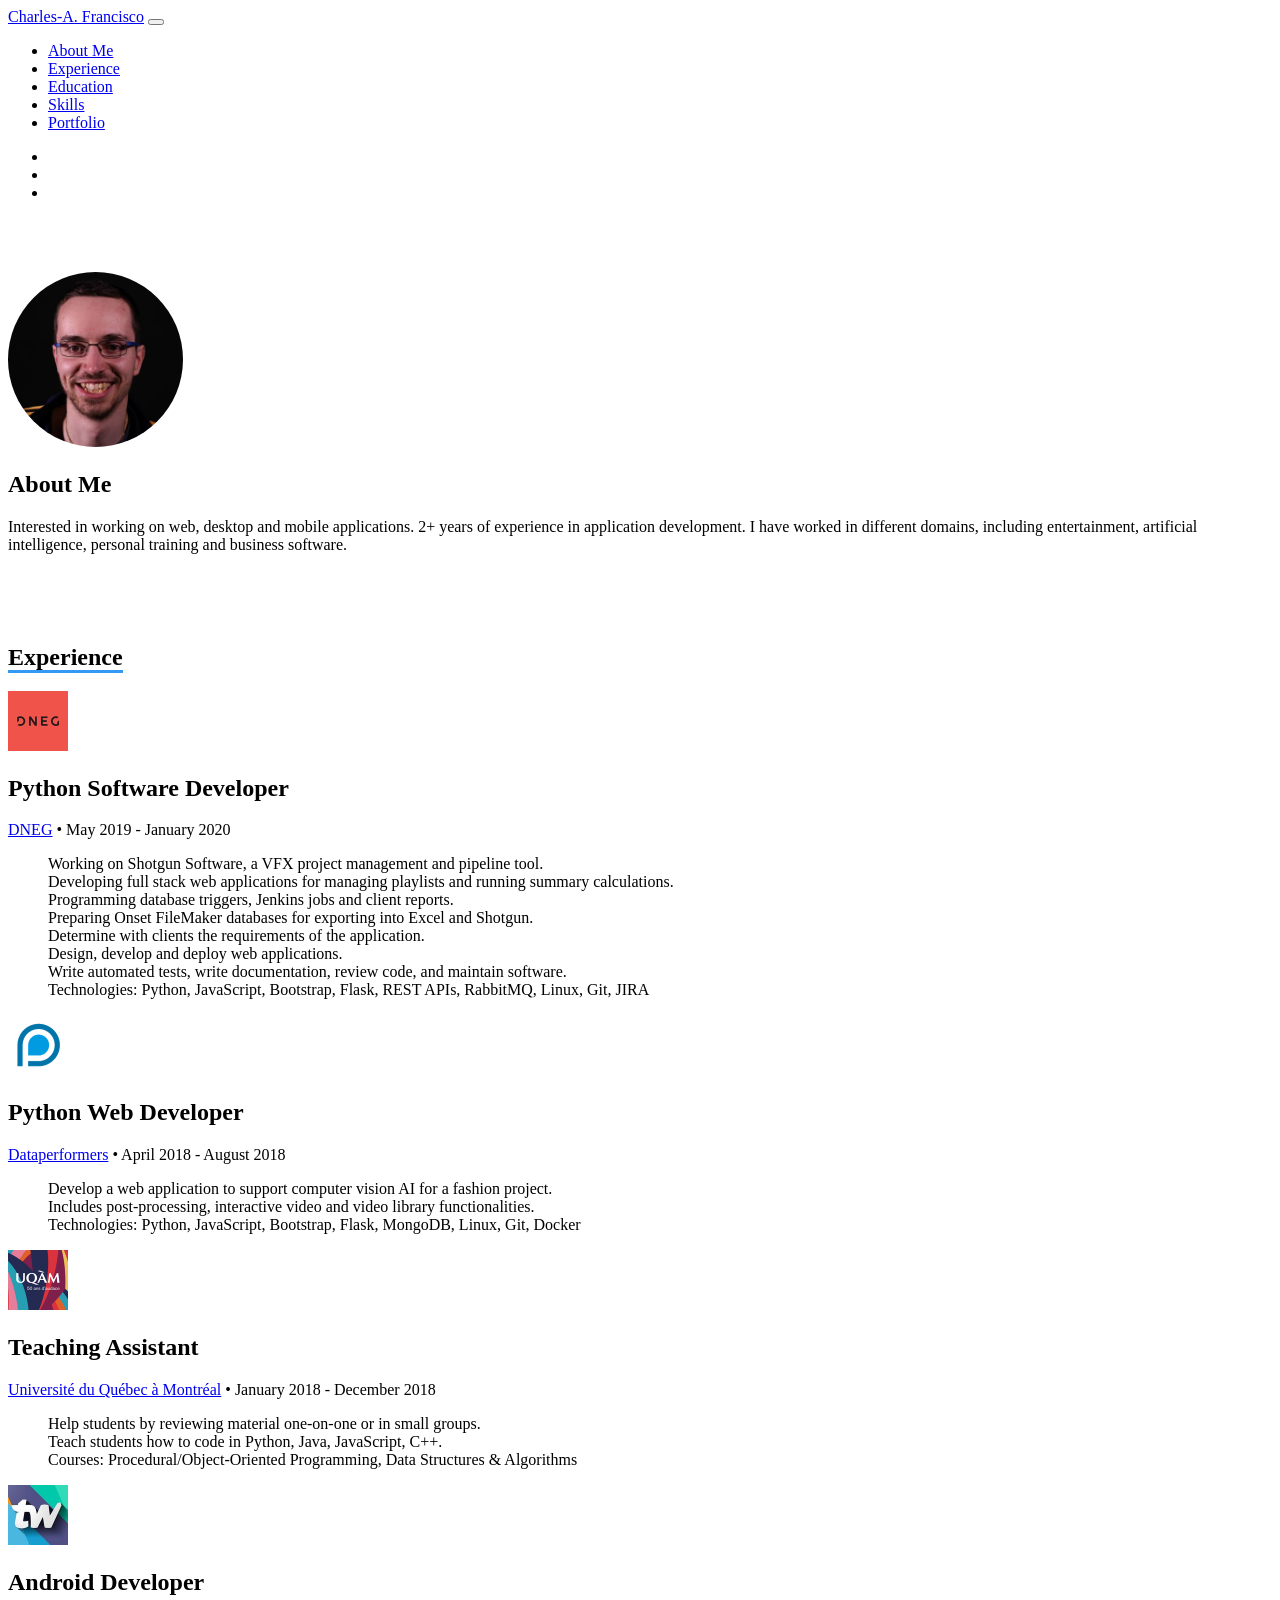
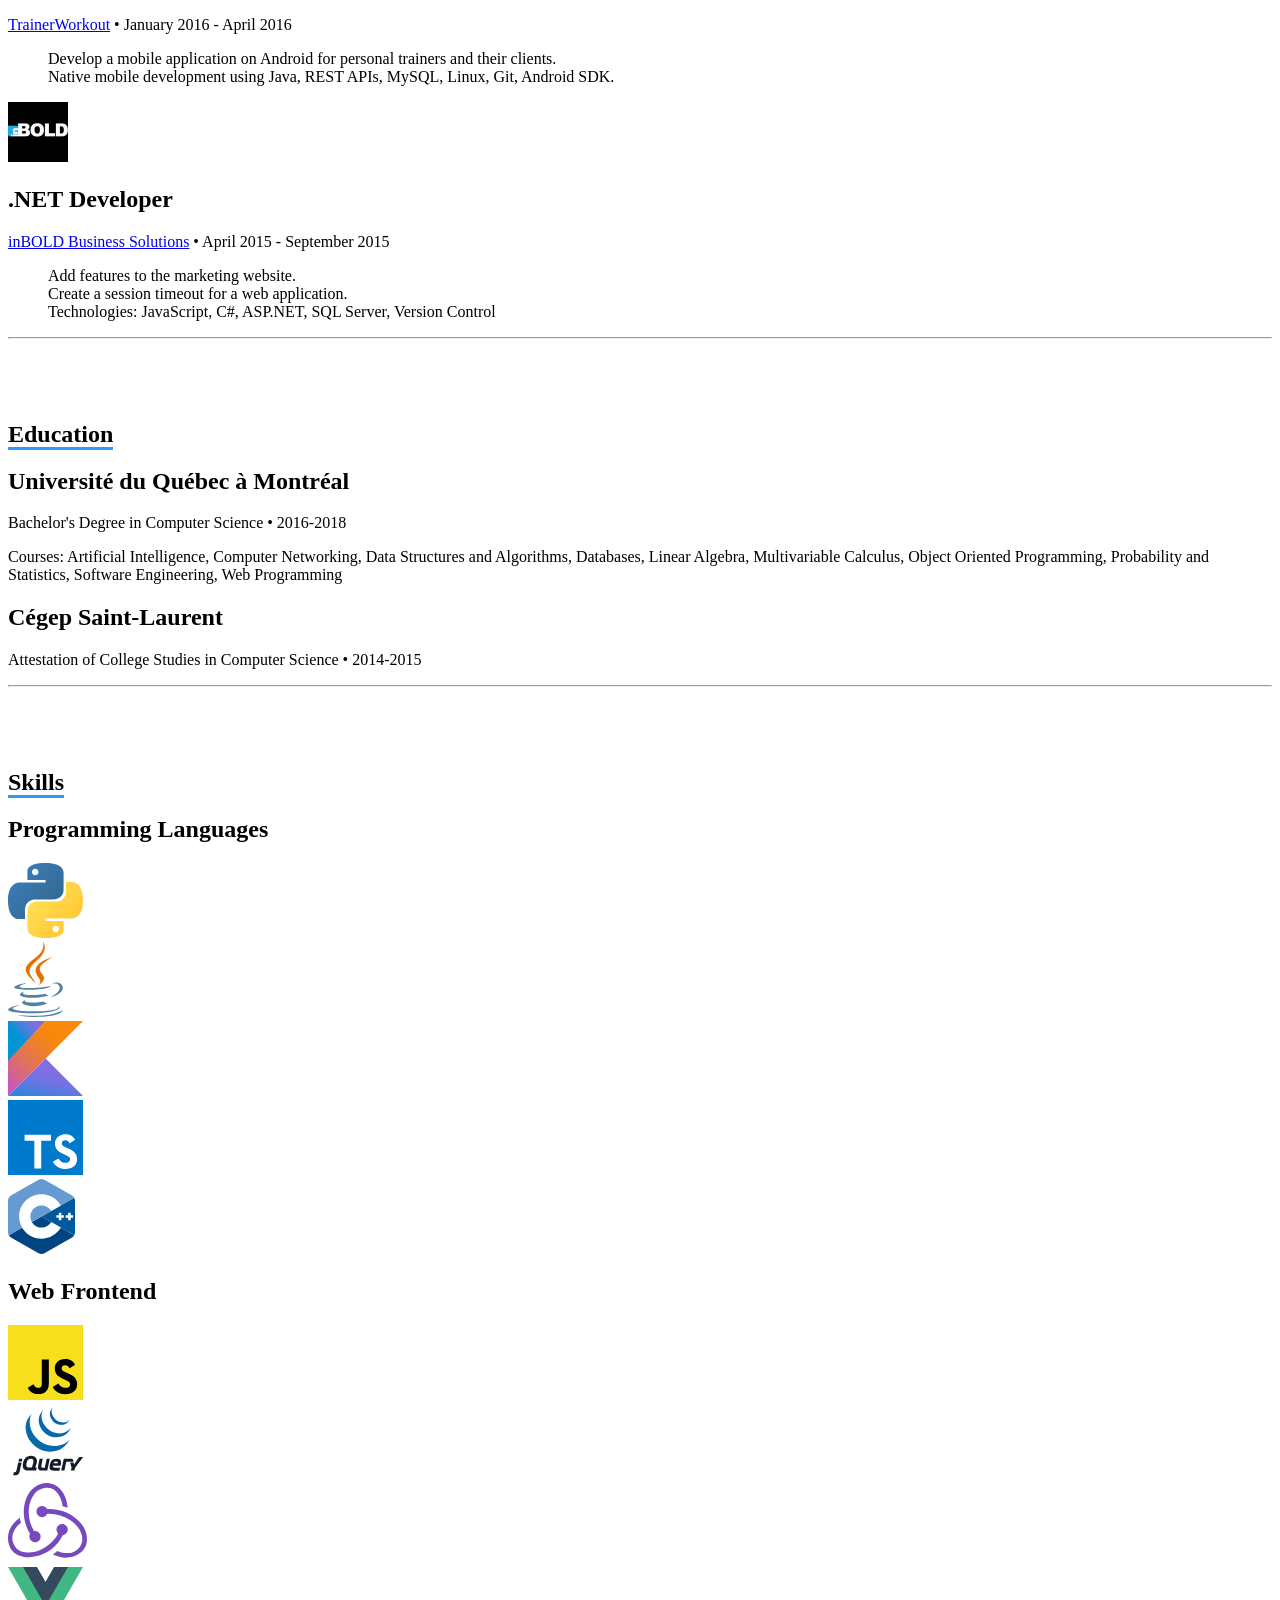
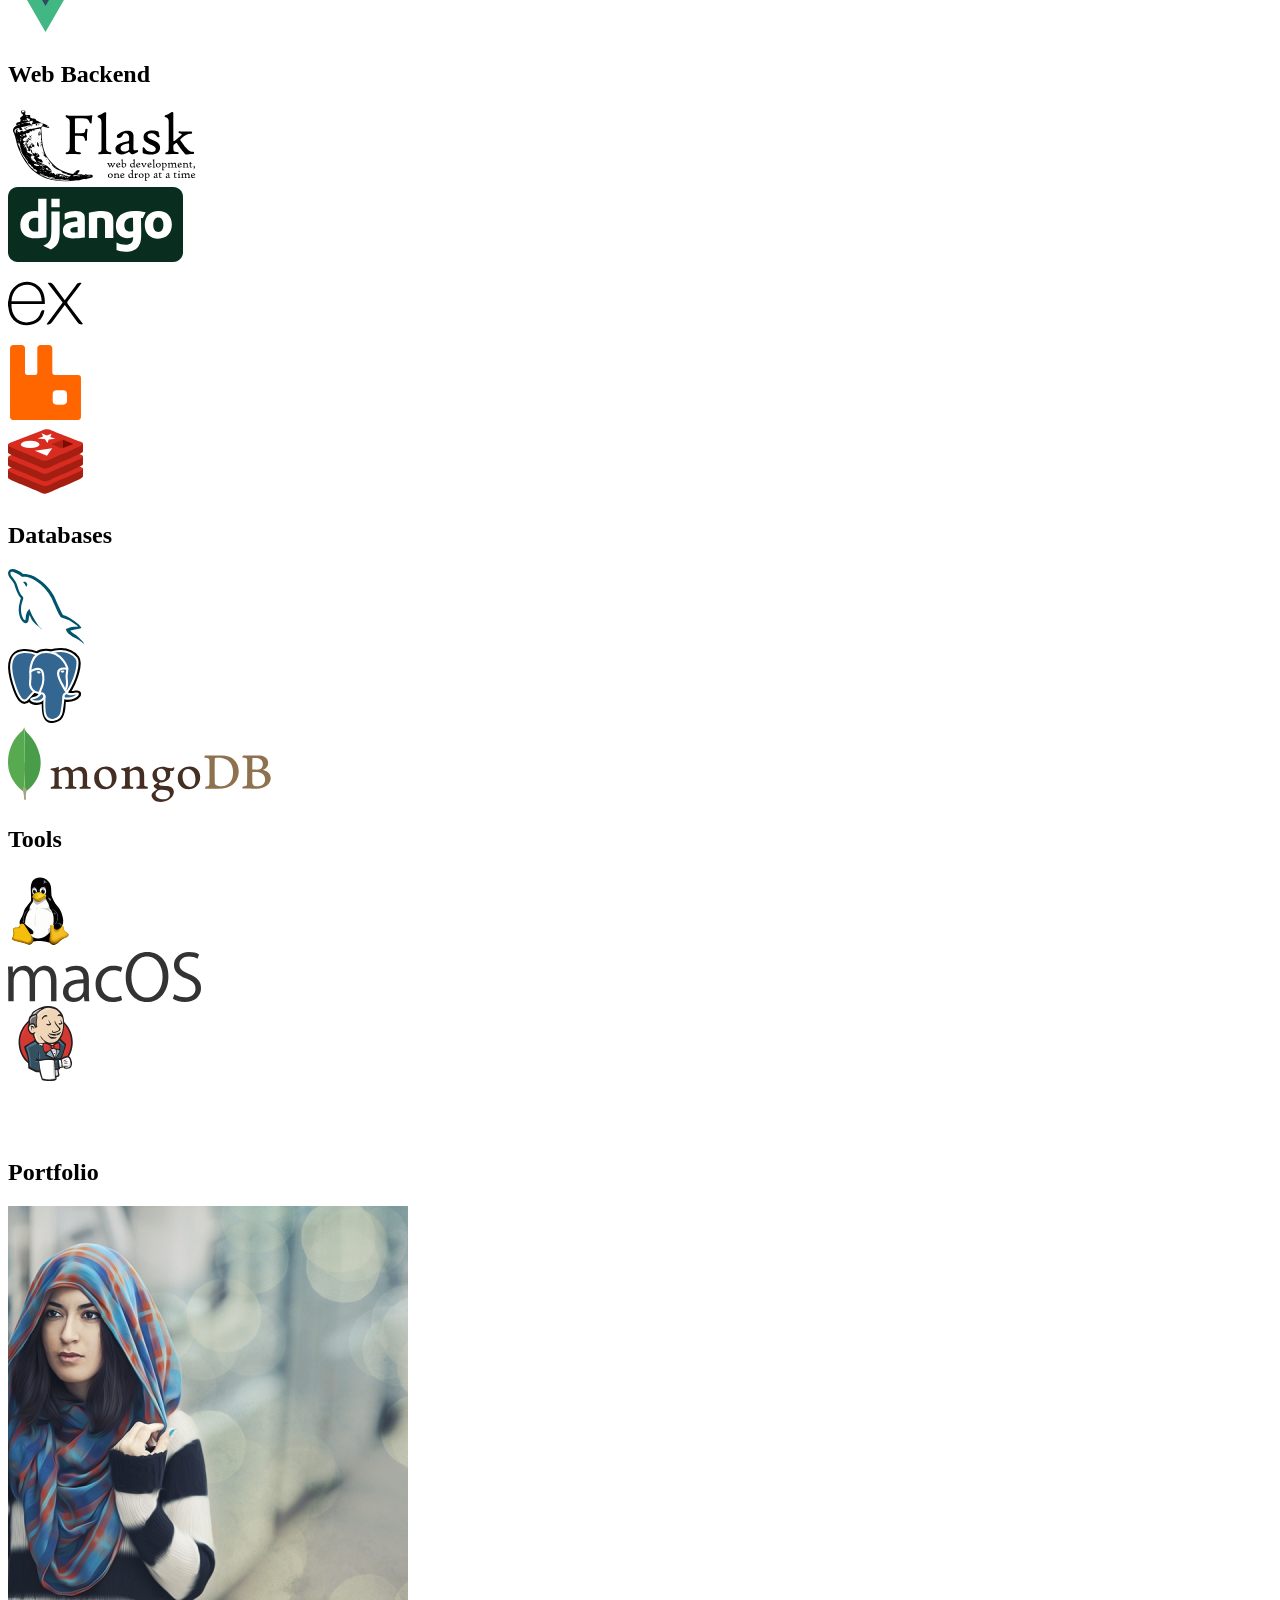
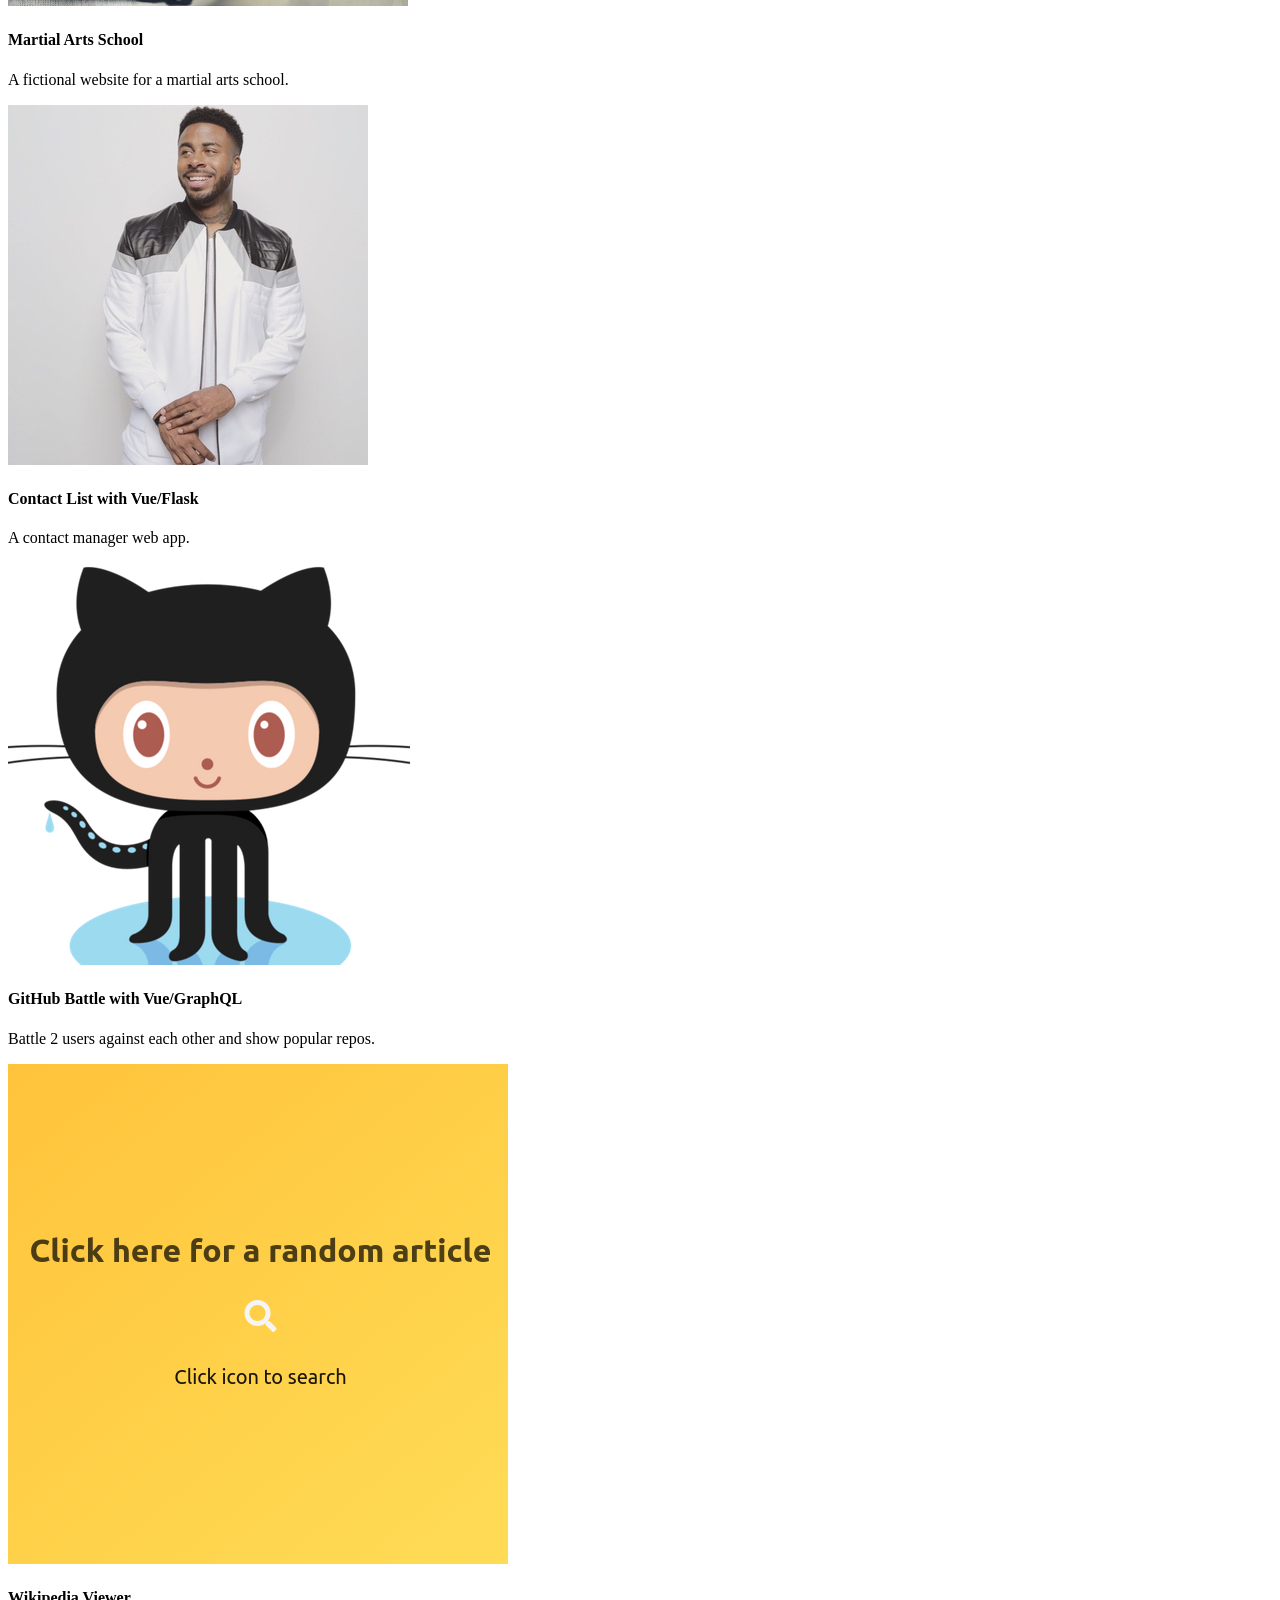
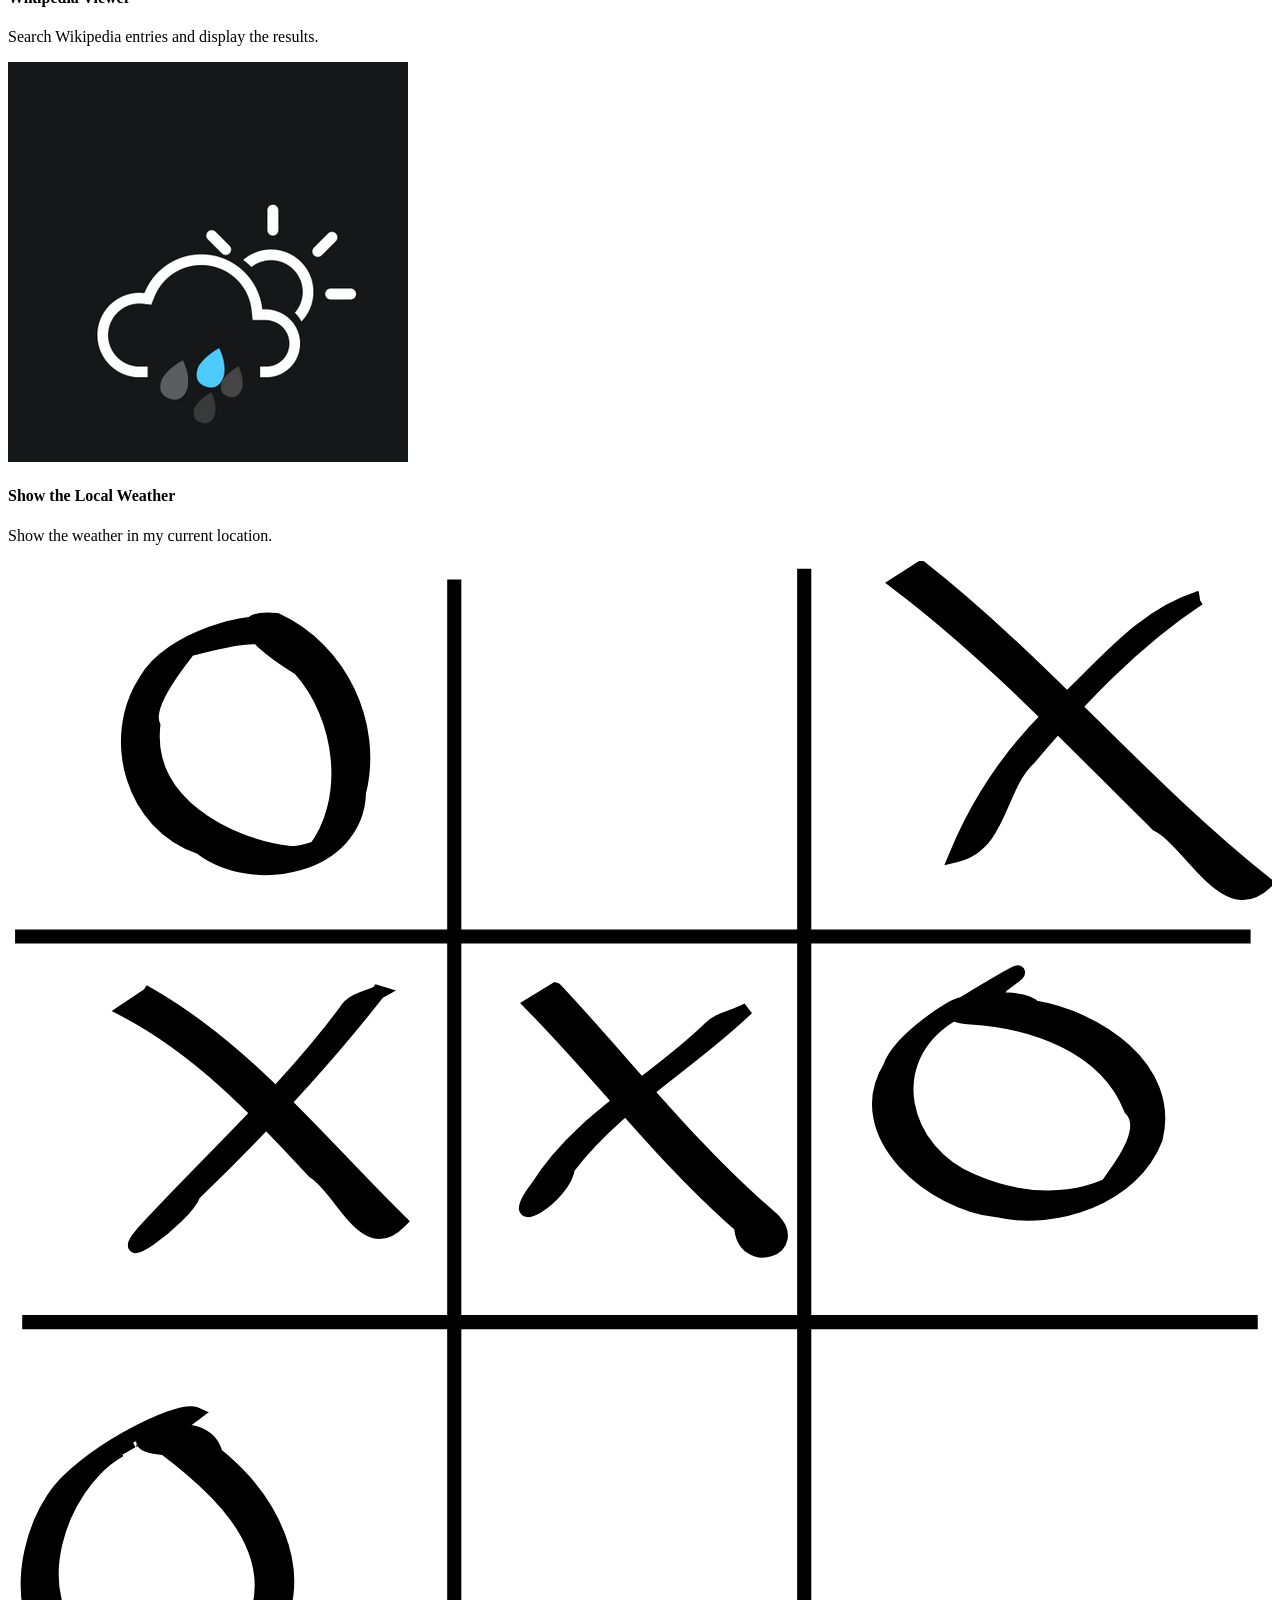
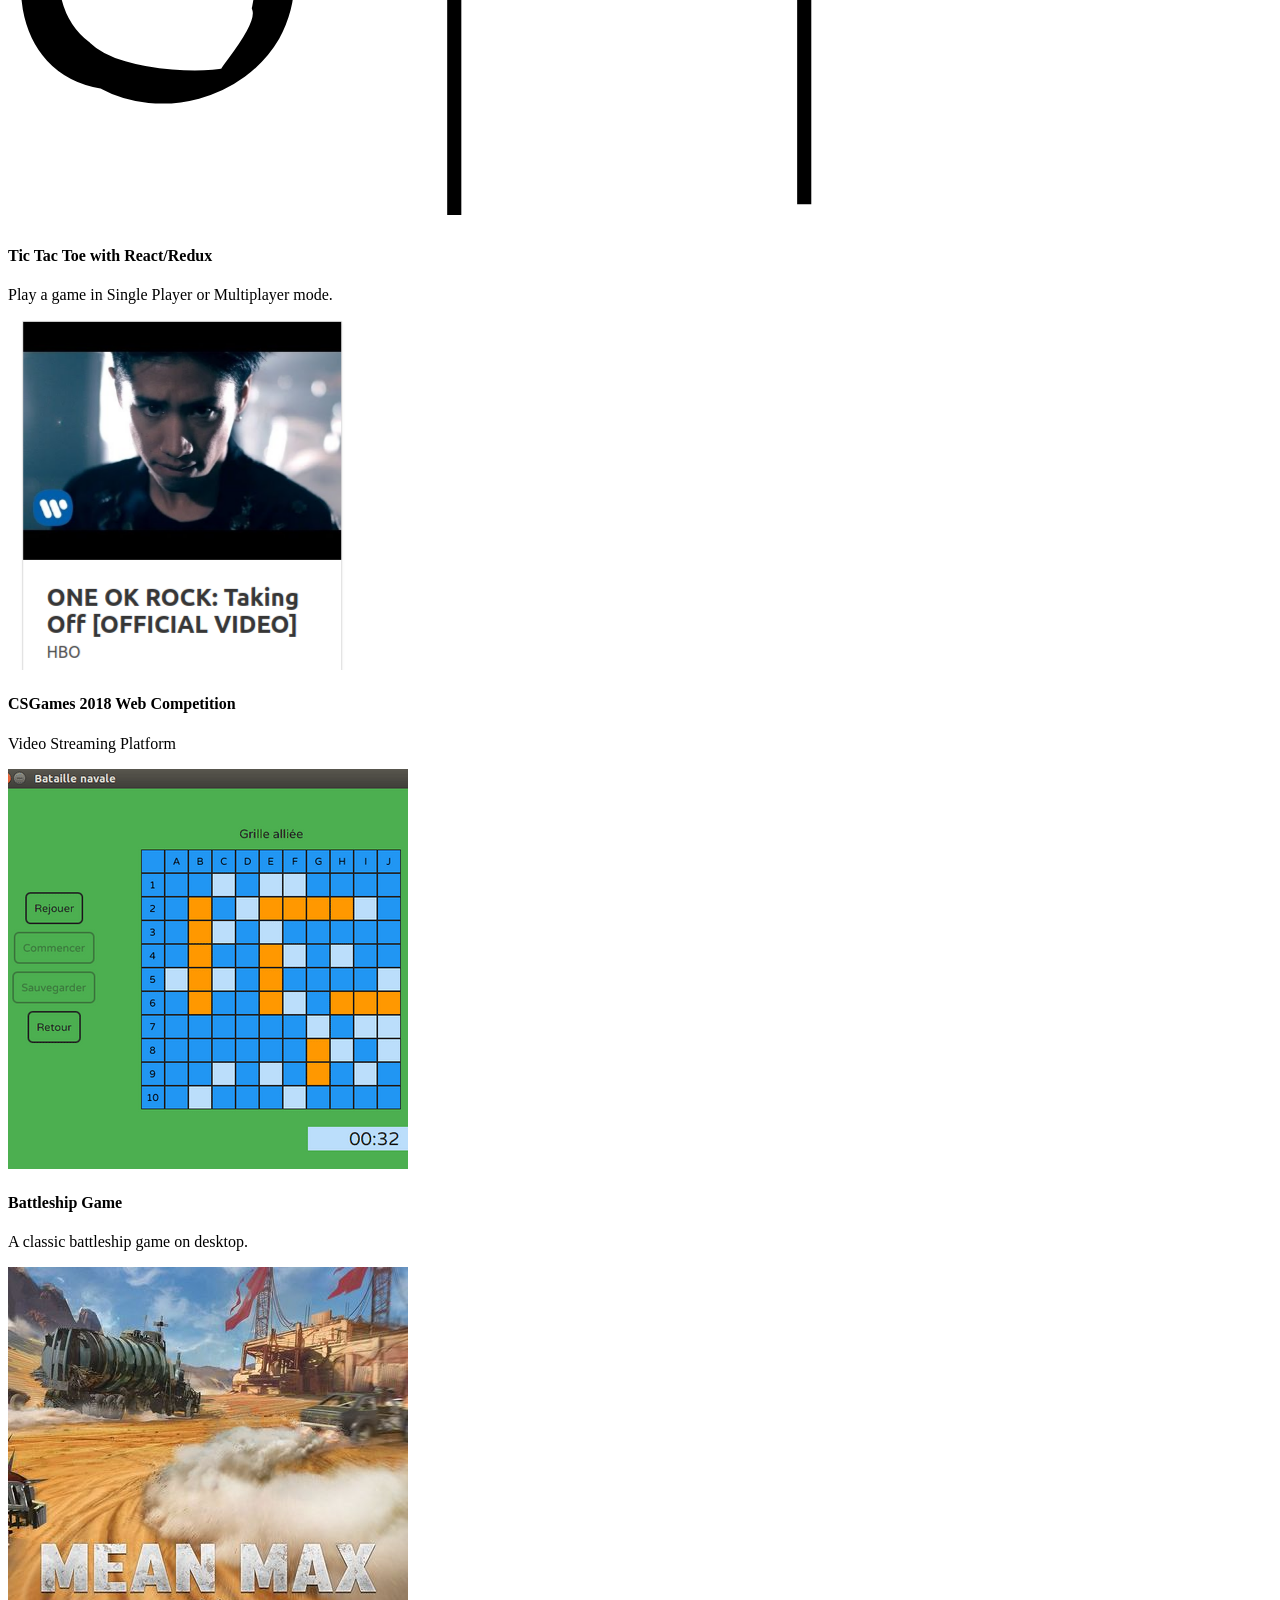
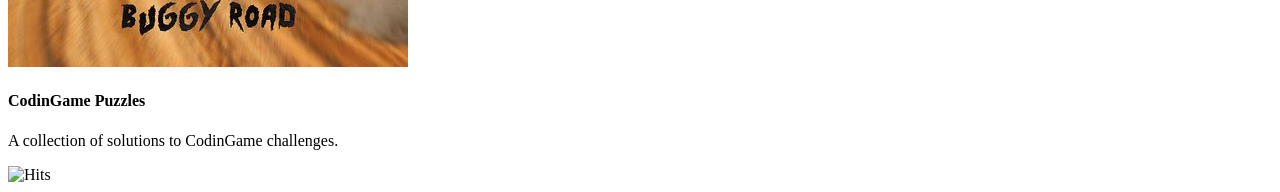
==== index.html @ f3490b55 "Landing Page with Resume + Portfolio - Bootstrap Spacelab Theme" ====
<!doctype html>
<html lang="en">
<head>
  <!-- meta -->
  <meta charset="utf-8">
  <meta name="viewport" content="width=device-width, initial-scale=1, shrink-to-fit=no">
  <meta http-equiv="X-UA-Compatible" content="ie=edge">
  <title>Charles-Antoine Francisco | Resume & Portfolio</title>
  <meta name="description" content="Charles-Antoine Francisco's resume and personal portfolio.">
  <meta name="author" content="Charles-Antoine Francisco">

  <!-- favicon -->
  <link rel="apple-touch-icon" sizes="180x180" href="./apple-touch-icon.png">
  <link rel="icon" type="image/png" sizes="32x32" href="./favicon-32x32.png">
  <link rel="icon" type="image/png" sizes="16x16" href="./favicon-16x16.png">
  <link rel="manifest" href="./site.webmanifest">

  <!-- Bootstrap CSS -->
  <link rel="stylesheet" href="https://stackpath.bootstrapcdn.com/bootswatch/4.3.1/spacelab/bootstrap.min.css">

  <link rel="stylesheet" href="style.css">
</head>

<body class="bg-light" data-spy="scroll" data-target=".navbar" data-offset="30">
  <!-- Navbar -->
  <nav class="navbar navbar-expand-md navbar-dark bg-primary justify-content-center sticky-top">
    <a class="navbar-brand mr-0" href="#">Charles-A. Francisco</a>

    <button class="navbar-toggler ml-1" type="button" data-toggle="collapse" data-target="#collapsingNavbar" aria-controls="collapsingNavbar" aria-expanded="false" aria-label="Toggle navigation">
      <span class="navbar-toggler-icon"></span>
    </button>

    <!-- Links -->
    <div id="collapsingNavbar" class="navbar-collapse collapse justify-content-between align-items-center w-100">
      <!-- Internal Links -->
      <ul class="navbar-nav mx-auto text-center">
        <li class="nav-item">
          <a class="nav-link" href="#about-me">About Me</a>
        </li>
        <li class="nav-item">
          <a class="nav-link" href="#experience">Experience</a>
        </li>
        <li class="nav-item">
          <a class="nav-link" href="#education">Education</a>
        </li>
        <li class="nav-item">
          <a class="nav-link" href="#skills">Skills</a>
        </li>
        <li class="nav-item">
          <a class="nav-link" href="#portfolio">Portfolio</a>
        </li>
      </ul>

      <!-- External Links -->
      <ul class="navbar-nav text-center">
        <li class="nav-item">
          <a class="nav-link" href="https://www.linkedin.com/in/charlesfranciscodev" target="_blank" rel="noopener" aria-label="LinkedIn">
            <i class="fab fa-linkedin-in fa-lg"></i>
          </a>
        </li>

        <li class="nav-item">
          <a class="nav-link" href="https://github.com/charlesfranciscodev" target="_blank" rel="noopener" aria-label="Github">
            <i class="fab fa-github fa-lg"></i>
          </a>
        </li>

        <li class="nav-item">
          <a class="nav-link" href="https://codepen.io/charlesfranciscodev/" target="_blank" rel="noopener" aria-label="CodePen">
            <i class="fab fa-codepen fa-lg"></i>
          </a>
        </li>
      </ul>
    </div>

  </nav>

  <div class="container">
    <!-- About Me -->
    <section id="about-me">
      <div  class="jumbotron py-0">
        <div class="row">
          <div class="col-md-3 my-auto">
            <img id="avatar" src="./images/avatars/charles-400.jpg" class="img-fluid mx-auto d-block" alt="Responsive image">
          </div>
      
          <div class="col-md-9">
            <h1 class="display-5 text-center">About Me</h1>
            <p class="lead">
              Interested in working on web, desktop and mobile applications. 2+ years of experience in application development. I have worked in different domains, including entertainment, artificial intelligence, personal training and business software.
            </p>
          </div>
        </div>
      </div>
    </section>

    <!-- Experience -->
    <section id="experience">
      <h1 class="h4 text-center text-uppercase mb-4">
        <span class="resume-heading">Experience</span>
      </h1>

      <!-- DNEG -->
      <div class="row">
        <div class="col-md-3 d-none d-sm-none d-md-block">
          <div class="d-flex align-items-center justify-content-center">
            <a href="https://www.dneg.com/" target="_blank" rel="noopener">
              <img class="company" src="./images/companies/dneg.jpg" alt="DNEG">
            </a>
          </div>
        </div>

        <div class="col-md-9">
          <h2 class="h3">Python Software Developer</h2>
          <p>
            <a href="https://www.dneg.com/" target="_blank" rel="noopener">DNEG</a>
            <span>•</span>
            May 2019 - January 2020
          </p>

          <ul class="description-list pl-0">
            <li>Working on Shotgun Software, a VFX project management and pipeline tool.</li>
            <li>Developing full stack web applications for managing playlists and running summary calculations.</li>
            <li>Programming database triggers, Jenkins jobs and client reports.</li>
            <li>Preparing Onset FileMaker databases for exporting into Excel and Shotgun.</li>
            <li>Determine with clients the requirements of the application.</li>
            <li>Design, develop and deploy web applications.</li>
            <li>Write automated tests, write documentation, review code, and maintain software.</li>
            <li>Technologies: Python, JavaScript, Bootstrap, Flask, REST APIs, RabbitMQ, Linux, Git, JIRA</li>
          </ul>
        </div>
      </div>

      <!-- Dataperformers -->
      <div class="row">
        <div class="col-md-3 d-none d-sm-none d-md-block">
          <div class="d-flex align-items-center justify-content-center">
            <a href="https://www.dataperformers.com/" target="_blank" rel="noopener">
              <img class="company" src="./images/companies/dataperformers.png" alt="Dataperformers">
            </a>
          </div>
        </div>

        <div class="col-md-9">
          <h2 class="h3">Python Web Developer</h2>
          <p>
            <a href="https://www.dataperformers.com/" target="_blank" rel="noopener">Dataperformers</a>
            <span>•</span>
            April 2018 - August 2018
          </p>

          <ul class="description-list pl-0">
            <li>Develop a web application to support computer vision AI for a fashion project.</li>
            <li>Includes post-processing, interactive video and video library functionalities.</li>
            <li>Technologies: Python, JavaScript, Bootstrap, Flask, MongoDB, Linux, Git, Docker</li>
          </ul>
        </div>
      </div>

      <!-- UQAM -->
      <div class="row">
        <div class="col-md-3 d-none d-sm-none d-md-block">
          <div class="d-flex align-items-center justify-content-center">
            <a href="https://uqam.ca/" target="_blank" rel="noopener">
              <img class="company" src="./images/companies/uqam.png" alt="UQAM">
            </a>
          </div>
        </div>

        <div class="col-md-9">
          <h2 class="h3">Teaching Assistant</h2>
          <p>
            <a href="https://uqam.ca/" target="_blank" rel="noopener">Université du Québec à Montréal</a>
            <span>•</span>
            January 2018 - December 2018
          </p>

          <ul class="description-list pl-0">
            <li>Help students by reviewing material one-on-one or in small groups.</li>
            <li>Teach students how to code in Python, Java, JavaScript, C++.</li>
            <li>Courses: Procedural/Object-Oriented Programming, Data Structures & Algorithms</li>
          </ul>
        </div>
      </div>

      <!-- TrainerWorkout -->
      <div class="row">
        <div class="col-md-3 d-none d-sm-none d-md-block">
          <div class="d-flex align-items-center justify-content-center">
            <a href="https://trainerworkout.com/" target="_blank" rel="noopener">
              <img class="company" src="./images/companies/trainerworkout.jpg" alt="TrainerWorkout">
            </a>
          </div>
        </div>

        <div class="col-md-9">
          <h2 class="h3">Android Developer</h2>
          <p>
            <a href="https://trainerworkout.com/" target="_blank" rel="noopener">TrainerWorkout</a>
            <span>•</span>
            January 2016 - April 2016
          </p>

          <ul class="description-list pl-0">
            <li>Develop a mobile application on Android for personal trainers and their clients.</li>
            <li>Native mobile development using Java, REST APIs, MySQL, Linux, Git, Android SDK.</li>
          </ul>
        </div>
      </div>

      <!-- inBOLD -->
      <div class="row">
        <div class="col-md-3 d-none d-sm-none d-md-block">
          <div class="d-flex align-items-center justify-content-center">
            <a href="https://www.inboldsolutions.com/" target="_blank" rel="noopener">
              <img class="company" src="./images/companies/inbold.jpg" alt="inBOLD Business Solutions">
            </a>
          </div>
        </div>

        <div class="col-md-9">
          <h2 class="h3">.NET Developer</h2>
          <p>
            <a href="https://www.inboldsolutions.com/" target="_blank" rel="noopener">inBOLD Business Solutions</a>
            <span>•</span>
            April 2015 - September 2015
          </p>

          <ul class="description-list pl-0">
            <li>Add features to the marketing website.</li>
            <li>Create a session timeout for a web application.</li>
            <li>Technologies: JavaScript, C#, ASP.NET, SQL Server, Version Control</li>
          </ul>
        </div>
      </div>
    </section>

    <hr class="mb-5">

    <!-- Education -->
    <section id="education">
      <!-- UQAM -->
      <div class="row">
        <div class="col-md-3 mb-4">
          <h1 class="h4 text-center text-uppercase">
            <span class="resume-heading">Education</span>
          </h1>
        </div>

        <div class="col-md-9">
          <h2 class="h3">Université du Québec à Montréal</h2>
          <p>
            <span class="text-info">Bachelor's Degree in Computer Science</span>
            <span>•</span>
            2016-2018
          </p>

          <p>
            Courses: Artificial Intelligence, Computer Networking, Data Structures and Algorithms, Databases, Linear Algebra, Multivariable Calculus, Object Oriented Programming, Probability and Statistics, Software Engineering, Web Programming
          </p>
        </div>
      </div>
    
      <!-- Cégep Saint-Laurent -->
      <div class="row">
        <div class="col-md-3"></div>

        <div class="col-md-9">
          <h2 class="h3">Cégep Saint-Laurent</h2>
          <p>
            <span class="text-info">Attestation of College Studies in Computer Science</span>
            <span>•</span>
            2014-2015
          </p>
        </div>
      </div>
    </section>

    <hr class="mb-5">

    <!-- Skills -->
    <section id="skills">
      <!-- Programming Languages -->
      <div class="row">
        <div class="col-md-3 mb-4">
          <h1 class="h4 text-center text-uppercase">
            <span class="resume-heading">Skills</span>
          </h1>
        </div>

        <div class="col-md-9">
          <h2 class="h4 mb-3">Programming Languages</h2>

          <div class="row">
            <div class="col my-2 d-flex align-items-center justify-content-center">
              <a href="https://www.python.org/" target="_blank" rel="noopener">
                <img class="logo" src="./images/logos/python.svg" alt="Python" rel="tooltip" title="Python">
              </a>
            </div>

            <div class="col my-2 d-flex align-items-center justify-content-center">
              <a href="https://www.java.com" target="_blank" rel="noopener">
                <img class="logo" src="./images/logos/java.svg" alt="Java" rel="tooltip" title="Java">
              </a>
            </div>

            <div class="col my-2 d-flex align-items-center justify-content-center">
              <a href="https://kotlinlang.org/" target="_blank" rel="noopener">
                <img class="logo" src="./images/logos/kotlin.svg" alt="Kotlin" rel="tooltip" title="Kotlin">
              </a>
            </div>
  
            <div class="col my-2 d-flex align-items-center justify-content-center">
              <a href="http://www.typescriptlang.org/" target="_blank" rel="noopener">
                <img class="logo" src="./images/logos/typescript.svg" alt="TypeScript" rel="tooltip" title="TypeScript">
              </a>
            </div>

            <div class="col my-2 d-flex align-items-center justify-content-center">
              <a href="https://isocpp.org/" target="_blank" rel="noopener">
                <img class="logo" src="./images/logos/c-plus-plus.svg" alt="C++" rel="tooltip" title="C++">
              </a>
            </div>
          </div>
        </div>
      </div>

      <!-- Web Frontend -->
      <div class="row">
        <div class="col-md-3"></div>

        <div class="col-md-9">
          <h2 class="h4 my-3">Web Frontend</h2>
          <div class="row">
            <div class="col my-2 text-center">
              <a href="https://www.w3.org/html/logo/" target="_blank" rel="noopener">
                <i class="fab fa-html5 fa-5x" rel="tooltip" title="HTML5"></i>
              </a>
            </div>
    
            <div class="col my-2 text-center">
              <a href="https://fontawesome.com/icons/css3" target="_blank" rel="noopener">
                <i class="fab fa-css3 fa-5x" rel="tooltip" title="CSS3"></i>
              </a>
            </div>
  
            <div class="col my-2 d-flex align-items-center justify-content-center">
              <a href="https://developer.mozilla.org/en-US/docs/Web/JavaScript" target="_blank" rel="noopener">
                <img class="logo" src="./images/logos/javascript.svg" alt="JavaScript" rel="tooltip" title="JavaScript">
              </a>
            </div>

            <div class="col my-2 d-flex align-items-center justify-content-center">
              <a href="https://jquery.com/" target="_blank" rel="noopener">
                <img class="logo" src="./images/logos/jquery.svg" alt="jQuery" rel="tooltip" title="jQuery">
              </a>
            </div>

            <div class="col my-2 text-center">
              <a href="https://getbootstrap.com/" target="_blank" rel="noopener">
                <i class="fab fa-bootstrap fa-5x" rel="tooltip" title="Bootstrap"></i>
              </a>
            </div>

            <div class="col my-2 text-center">
              <a href="https://reactjs.org/" target="_blank" rel="noopener">
                <i class="fab fa-react fa-5x" rel="tooltip" title="React.js"></i>
              </a>
            </div>

            <div class="col my-2 d-flex align-items-center justify-content-center">
              <a href="https://redux.js.org/" target="_blank" rel="noopener">
                <img class="logo" src="./images/logos/redux.svg" alt="Redux" rel="tooltip" title="Redux">
              </a>
            </div>

            <div class="col my-2 d-flex align-items-center justify-content-center">
              <a href="https://vuejs.org/" target="_blank" rel="noopener">
                <img class="logo" src="./images/logos/vue-js.svg" alt="Vue.js" rel="tooltip" title="Vue.js">
              </a>
            </div>
          </div>
        </div>
      </div>

      <!-- Web Backend -->
      <div class="row">
        <div class="col-md-3"></div>

        <div class="col-md-9">
          <h2 class="h4 my-3">Web Backend</h2>

          <div class="row">
            <div class="col my-2 d-flex align-items-center justify-content-center">
              <a href="https://palletsprojects.com/p/flask/" target="_blank" rel="noopener">
                <img class="logo" src="./images/logos/flask.svg" alt="Flask" rel="tooltip" title="Flask">
              </a>
            </div>

            <div class="col my-2 d-flex align-items-center justify-content-center">
              <a href="https://www.djangoproject.com/" target="_blank" rel="noopener">
                <img class="logo" src="./images/logos/django.svg" alt="Django" rel="tooltip" title="Django">
              </a>
            </div>

            <div class="col my-2 text-center">
              <a href="https://nodejs.org/en/" target="_blank" rel="noopener">
                <i class="fab fa-node-js fa-5x" rel="tooltip" title="Node.js"></i>
              </a>
            </div>

            <div class="col my-2 text-center">
              <a href="https://expressjs.com/" target="_blank" rel="noopener">
                <img class="logo" src="./images/logos/express-js.svg" alt="Express" rel="tooltip" title="Express">
              </a>
            </div>

            <div class="col my-2 text-center">
              <a href="https://www.rabbitmq.com/" target="_blank" rel="noopener">
                <img class="logo" src="./images/logos/rabbitmq.svg" alt="RabbitMQ" rel="tooltip" title="RabbitMQ">
              </a>
            </div>

            <div class="col my-2 text-center">
              <a href="https://redis.io/" target="_blank" rel="noopener">
                <img class="logo" src="./images/logos/redis.svg" alt="Redis" rel="tooltip" title="Redis">
              </a>
            </div>
          </div>
        </div>
      </div>

      <!-- Databases -->
      <div class="row">
        <div class="col-md-3"></div>

        <div class="col-md-9">
          <h2 class="h4 my-3">Databases</h2>

          <div class="row">
            <div class="col my-2 d-flex align-items-center justify-content-center">
              <a href="https://www.mysql.com/" target="_blank" rel="noopener">
                <img class="logo" src="./images/logos/mysql.svg" alt="MySQL" rel="tooltip" title="MySQL">
              </a>
            </div>

            <div class="col my-2 d-flex align-items-center justify-content-center">
              <a href="https://www.postgresql.org/" target="_blank" rel="noopener">
                <img class="logo" src="./images/logos/postgressql.svg" alt="PostgreSQL" rel="tooltip" title="PostgreSQL">
              </a>
            </div>

            <div class="col my-2 d-flex align-items-center justify-content-center">
              <a href="https://www.mongodb.com/" target="_blank" rel="noopener">
                <img class="logo" src="./images/logos/mongodb.svg" alt="MongoDB" rel="tooltip" title="MongoDB">
              </a>
            </div>
          </div>
        </div>
      </div>

      <!-- Tools -->
      <div class="row">
        <div class="col-md-3"></div>

        <div class="col-md-9">
          <h2 class="h4 my-3">Tools</h2>

          <div class="row">
            <div class="col my-2 d-flex align-items-center justify-content-center">
              <a href="https://www.linux.org/" target="_blank" rel="noopener">
                <img class="logo" src="./images/logos/linux.svg" alt="Linux" rel="tooltip" title="Linux">
              </a>
            </div>

            <div class="col my-2 d-flex align-items-center justify-content-center">
              <a href="https://www.apple.com/macos/" target="_blank" rel="noopener">
                <img id="macos" src="./images/logos/macos.svg" alt="Mac OS" rel="tooltip" title="Mac OS">
              </a>
            </div>

            <div class="col my-2 text-center">
              <a href="https://git-scm.com/" target="_blank" rel="noopener">
                <i class="fab fa-git-alt fa-5x" rel="tooltip" title="Git"></i>
              </a>
            </div>

            <div class="col my-2 text-center">
              <a href="https://www.docker.com/" target="_blank" rel="noopener">
                <i class="fab fa-docker fa-5x" rel="tooltip" title="Docker"></i>
              </a>
            </div>

            <div class="col my-2 d-flex align-items-center justify-content-center">
              <a href="https://jenkins.io/" target="_blank" rel="noopener">
                <img class="logo" src="./images/logos/jenkins.svg" alt="Jenkins" rel="tooltip" title="Jenkins">
              </a>
            </div>
          </div>
        </div>
      </div>

    </section>

    <!-- Portfolio -->
    <section id="portfolio">
      <h1 class="h2 text-center my-4">Portfolio</h1>
      <div class="row">

        <!-- Martial Arts School -->
        <div class="col-sm-6 col-md-4 col-lg-3">
          <div class="card mb-3">
            <a href="https://codepen.io/charlesfranciscodev/full/zEbxLP/" target="_blank" rel="noopener">
              <img class="card-img-top" src="./images/placeimg/people1.jpeg" alt="Martial Arts School">
            </a>
            <div class="card-body">
              <h4 class="card-title">Martial Arts School</h4>
              <p class="card-text">A fictional website for a martial arts school.</p>
            </div>
          </div>
        </div>

        <!-- Contact List -->
        <div class="col-sm-6 col-md-4 col-lg-3">
          <div class="card mb-3">
            <a href="https://github.com/charlesfranciscodev/vuejs-playground" target="_blank" rel="noopener">
              <img class="card-img-top" src="./images/diverseui/male-30.jpg" alt="Contact List">
            </a>
            <div class="card-body">
              <h4 class="card-title">Contact List with Vue/Flask</h4>
              <p class="card-text">A contact manager web app.</p>
            </div>
          </div>
        </div>

        <!-- GitHub Battle -->
        <div class="col-sm-6 col-md-4 col-lg-3">
          <div class="card mb-3">
            <a href="https://github-battle-deaaf.firebaseapp.com/" target="_blank" rel="noopener">
              <img class="card-img-top" src="./images/portfolio/github-octocat.png" alt="GitHub Battle">
            </a>
            <div class="card-body">
              <h4 class="card-title">GitHub Battle with Vue/GraphQL</h4>
              <p class="card-text">Battle 2 users against each other and show popular repos.</p>
            </div>
          </div>
        </div>

        <!-- Wikipedia Viewer -->
        <div class="col-sm-6 col-md-4 col-lg-3">
          <div class="card mb-3">
            <a href="https://codepen.io/charlesfranciscodev/full/eYOarPx" target="_blank" rel="noopener">
              <img class="card-img-top" src="./images/portfolio/wikipedia-viewer.png" alt="Wikipedia Viewer">
            </a>
            <div class="card-body">
              <h4 class="card-title">Wikipedia Viewer</h4>
              <p class="card-text">Search Wikipedia entries and display the results.</p>
            </div>
          </div>
        </div>

        <!-- Show the Local Weather -->
        <div class="col-sm-6 col-md-4 col-lg-3">
          <div class="card mb-3">
            <a href="https://codepen.io/charlesfranciscodev/full/bGbOaXG" target="_blank" rel="noopener">
              <img class="card-img-top" src="./images/portfolio/widget-weather.png" alt="Show the Local Weather">
            </a>
            <div class="card-body">
              <h4 class="card-title">Show the Local Weather</h4>
              <p class="card-text">Show the weather in my current location.</p>
            </div>
          </div>
        </div>


        <!-- Tic Tac Toe with React/Redux -->
        <div class="col-sm-6 col-md-4 col-lg-3">
          <div class="card mb-3">
            <a href="https://tic-tac-toe-255813.web.app/" target="_blank" rel="noopener">
              <img class="card-img-top" src="./images/portfolio/tic-tac-toe.svg" alt="Tic Tac Toe with React/Redux">
            </a>
            <div class="card-body">
              <h4 class="card-title">Tic Tac Toe with React/Redux</h4>
              <p class="card-text">Play a game in Single Player or Multiplayer mode.</p>
            </div>
          </div>
        </div>

        <!-- CSGames 2018 Web Competition -->
        <div class="col-sm-6 col-md-4 col-lg-3">
          <div class="card mb-3">
            <a href="https://github.com/charlesfranciscodev/csgames-bell-2018" target="_blank" rel="noopener">
              <img class="card-img-top" src="./images/portfolio/csgames-2018-web.png" alt="CSGames 2018 Web Competition">
            </a>
            <div class="card-body">
              <h4 class="card-title">CSGames 2018 Web Competition</h4>
              <p class="card-text">Video Streaming Platform</p>
            </div>
          </div>
        </div>

        <!-- Battleship Game -->
        <div class="col-sm-6 col-md-4 col-lg-3">
          <div class="card mb-3">
            <a href="https://codepen.io/charlesfranciscodev/full/aLrmmN/" target="_blank" rel="noopener">
              <img class="card-img-top" src="./images/portfolio/battleship-game-preview.png" alt="Battleship Game">
            </a>
            <div class="card-body">
              <h4 class="card-title">Battleship Game</h4>
              <p class="card-text">A classic battleship game on desktop.</p>
            </div>
          </div>
        </div>

        <!-- CodinGame Puzzles -->
        <div class="col-sm-6 col-md-4 col-lg-3">
          <div class="card mb-3">
            <a href="https://github.com/charlesfranciscodev/codingame" target="_blank" rel="noopener">
              <img class="card-img-top" src="./images/portfolio/mean_max_logo_preview.jpg" alt="CodinGame Puzzles">
            </a>
            <div class="card-body">
              <h4 class="card-title">CodinGame Puzzles</h4>
              <p class="card-text">A collection of solutions to CodinGame challenges.</p>
            </div>
          </div>
        </div>

      </div>
    </section>

    <img class="mx-auto d-block" src="https://hitcounter.pythonanywhere.com/count/tag.svg?url=https%3A%2F%2Fcharlesfranciscodev.github.io%2F" alt="Hits">
  </div>

  <!-- Font Awesome Kit -->
  <script src="https://kit.fontawesome.com/3003e90867.js" crossorigin="anonymous"></script>

  <!-- Bootstrap JS -->
  <script src="https://code.jquery.com/jquery-3.3.1.slim.min.js" integrity="sha384-q8i/X+965DzO0rT7abK41JStQIAqVgRVzpbzo5smXKp4YfRvH+8abtTE1Pi6jizo" crossorigin="anonymous"></script>
  <script src="https://cdnjs.cloudflare.com/ajax/libs/popper.js/1.14.7/umd/popper.min.js" integrity="sha384-UO2eT0CpHqdSJQ6hJty5KVphtPhzWj9WO1clHTMGa3JDZwrnQq4sF86dIHNDz0W1" crossorigin="anonymous"></script>
  <script src="https://stackpath.bootstrapcdn.com/bootstrap/4.3.1/js/bootstrap.min.js" integrity="sha384-JjSmVgyd0p3pXB1rRibZUAYoIIy6OrQ6VrjIEaFf/nJGzIxFDsf4x0xIM+B07jRM" crossorigin="anonymous"></script>

  <script src="script.js"></script>
</body>
</html>
---- style.css ----
body {
  position: relative;
}

section::before {
  height: 54px;
  content: "";
  display: block;
}

#avatar {
  max-height: 175px;
  border-radius: 50%;
}

.resume-heading {
  border-bottom: 3px solid #3399F3;
}

.company {
  max-height: 60px;
}

.description-list {
  list-style: none;
}

/* Icons */

.logo {
  max-height: 75px;
}

#macos {
  max-height: 50px;
}

/* Programming Languages */

.fa-html5 {
  color: #E44D26;
}

.fa-css3 {
  color: #2965F1;
}

.fa-js {
  color: #F0DB4F;
}

/* Technologies */

.fa-node-js {
  color: #68A063;
}

.fa-bootstrap {
  color: #553C7B;
}

.fa-react {
  color: #61DBFB;
}

.fa-git-alt {
  color: #F1502F;
}

.fa-docker {
  color: #0DB7ED;
}

/* Portfolio */

#flexbox-image-gallery {
  transform: scaleX(-1);
}
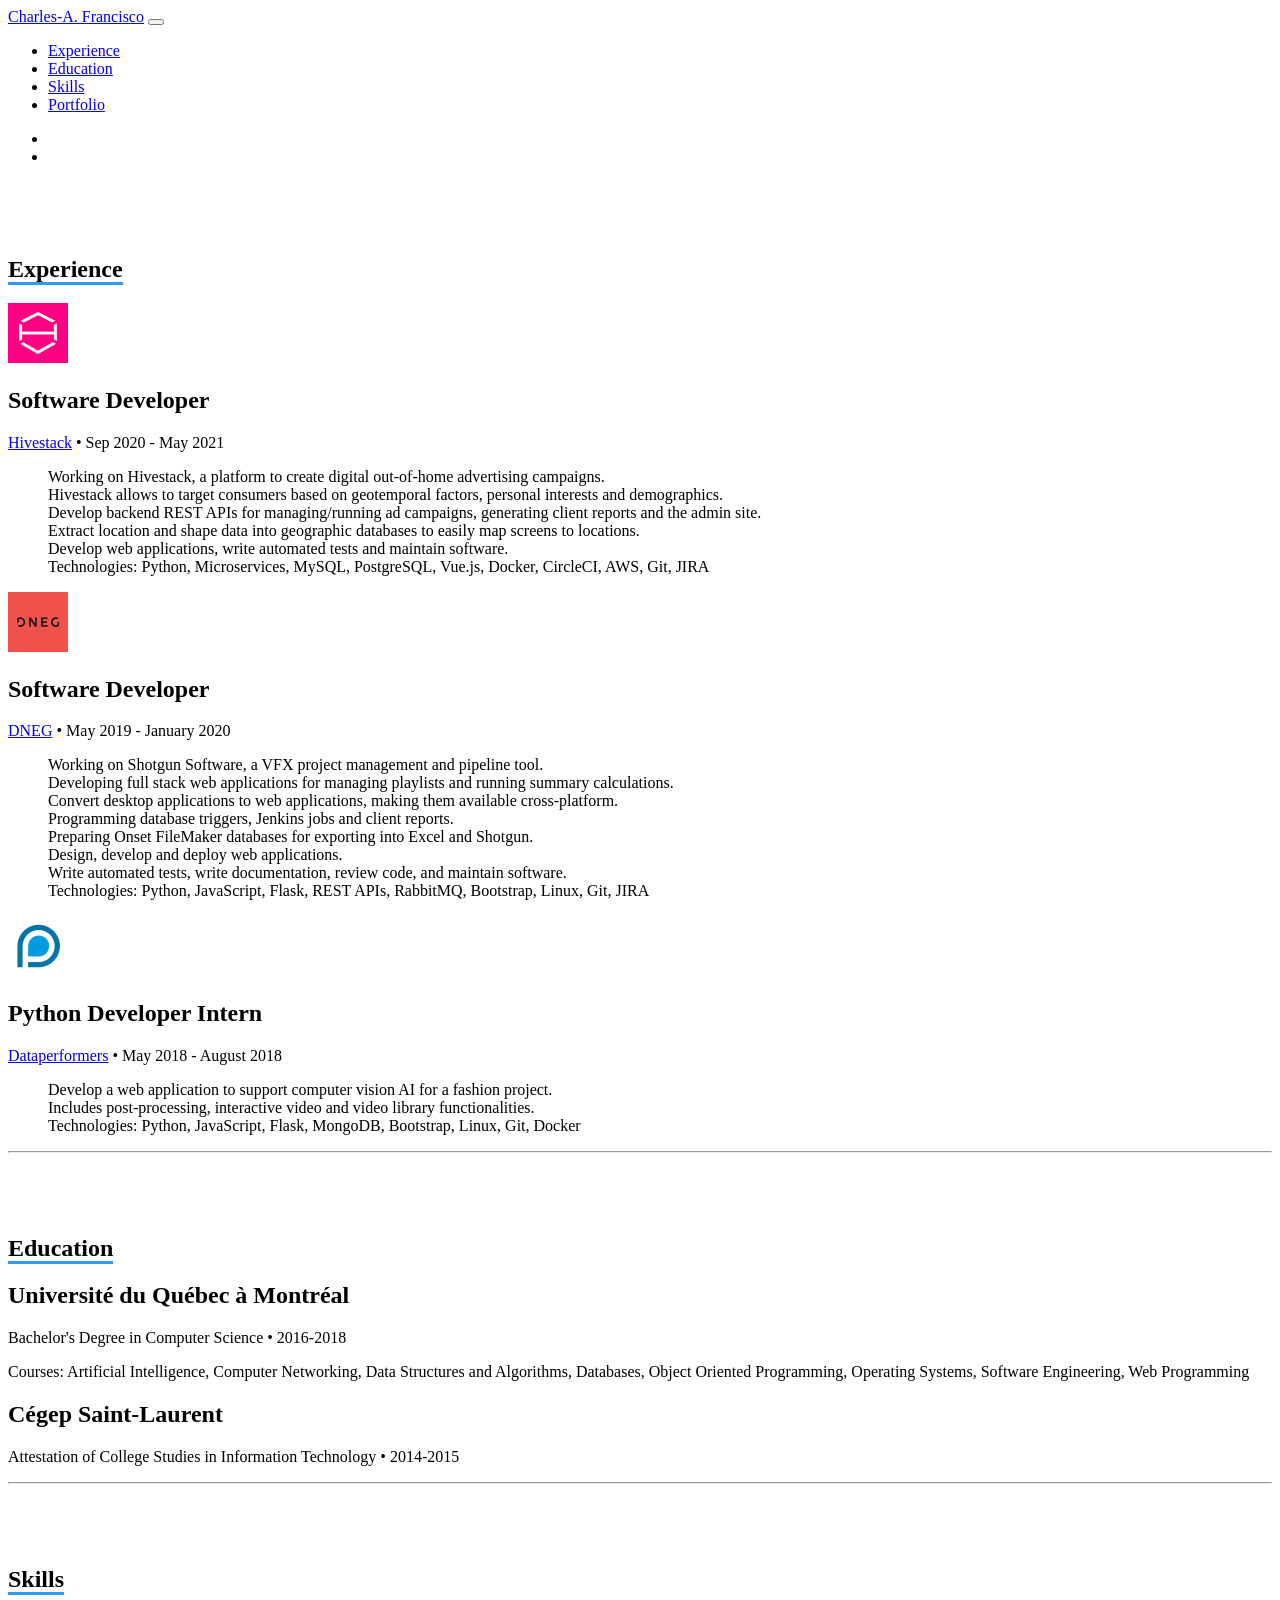
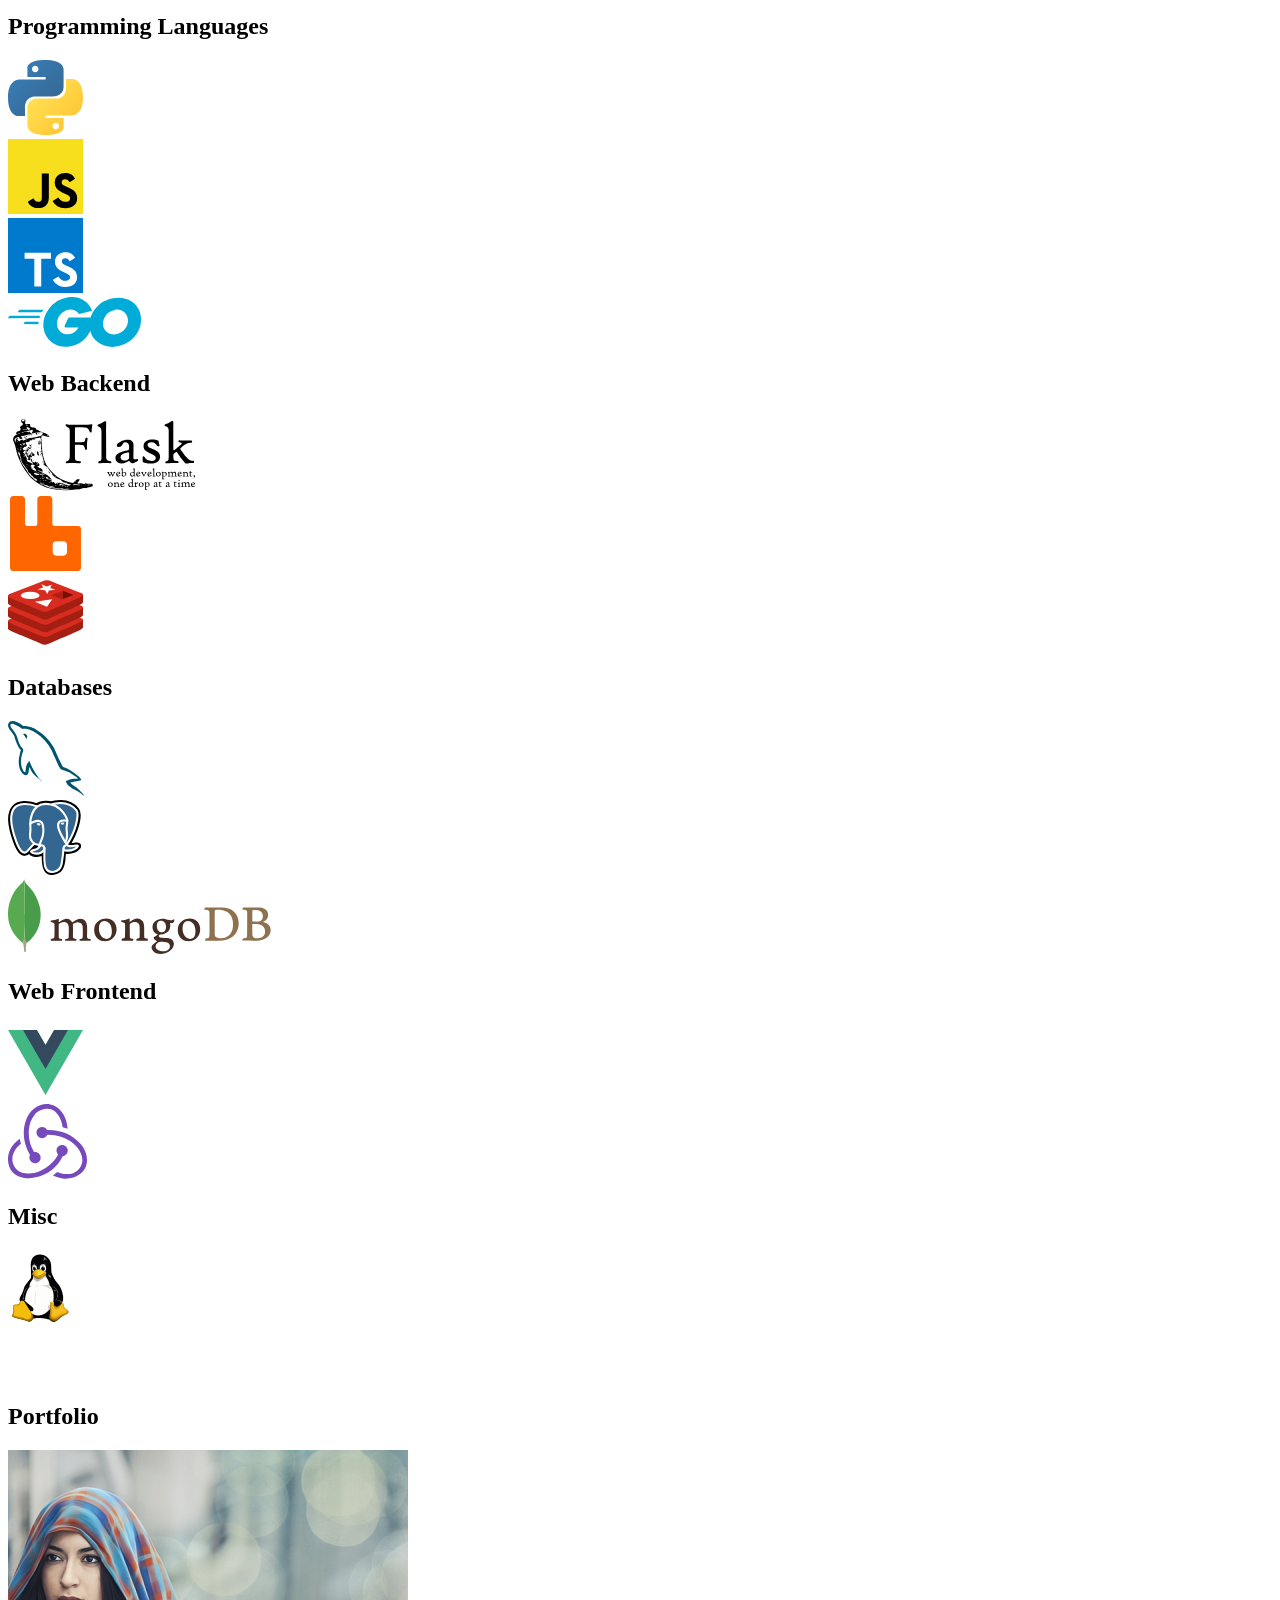
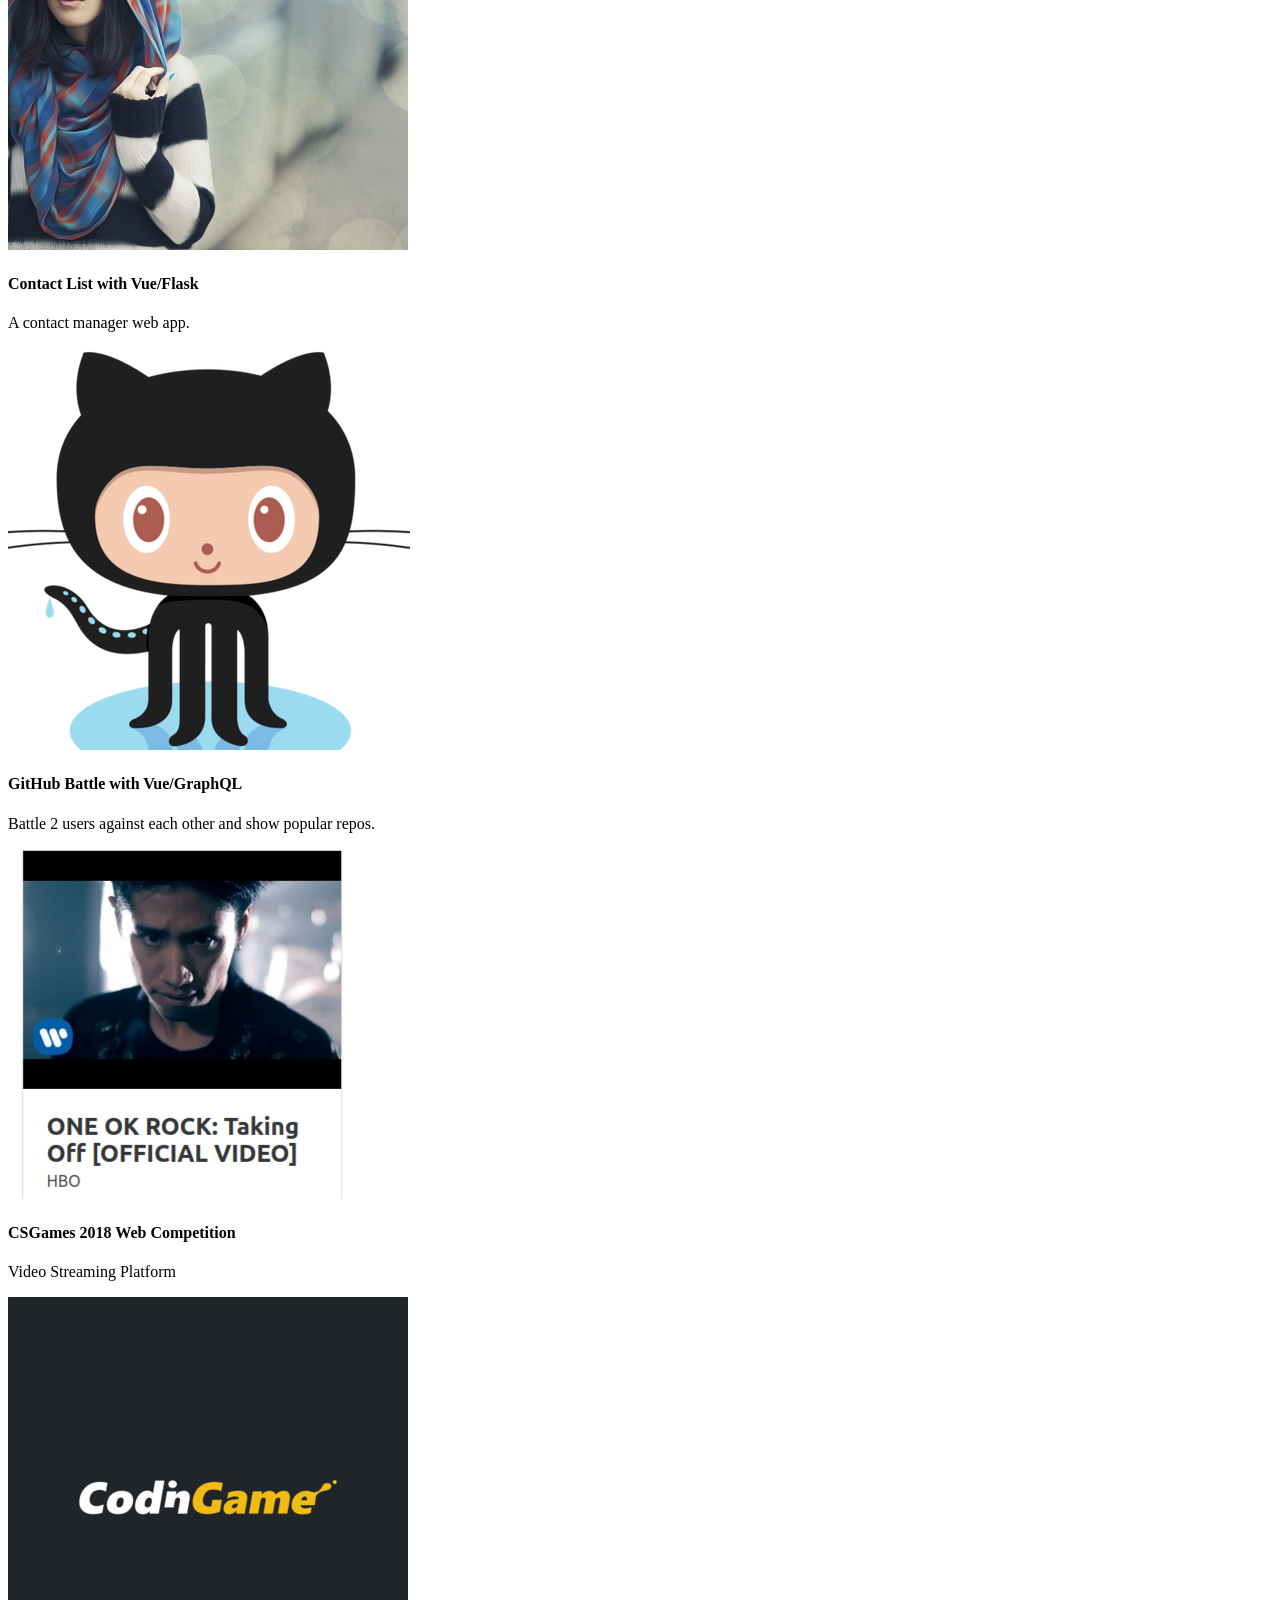
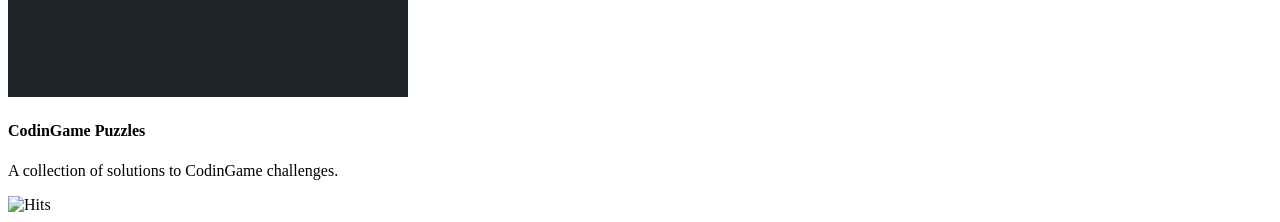
==== commit 5f8f0c05: "Resume + Portfolio - Spacelab Theme" ====
--- a/index.html
+++ b/index.html
@@ -15,7 +15,7 @@
   <link rel="icon" type="image/png" sizes="16x16" href="./favicon-16x16.png">
   <link rel="manifest" href="./site.webmanifest">
 
-  <!-- Bootstrap CSS -->
+  <!-- Bootstrap CSS - Spacelab Theme -->
   <link rel="stylesheet" href="https://stackpath.bootstrapcdn.com/bootswatch/4.3.1/spacelab/bootstrap.min.css">
 
   <link rel="stylesheet" href="style.css">
@@ -34,9 +34,11 @@
     <div id="collapsingNavbar" class="navbar-collapse collapse justify-content-between align-items-center w-100">
       <!-- Internal Links -->
       <ul class="navbar-nav mx-auto text-center">
+        <!--
         <li class="nav-item">
           <a class="nav-link" href="#about-me">About Me</a>
         </li>
+        -->
         <li class="nav-item">
           <a class="nav-link" href="#experience">Experience</a>
         </li>
@@ -64,42 +66,47 @@
             <i class="fab fa-github fa-lg"></i>
           </a>
         </li>
-
-        <li class="nav-item">
-          <a class="nav-link" href="https://codepen.io/charlesfranciscodev/" target="_blank" rel="noopener" aria-label="CodePen">
-            <i class="fab fa-codepen fa-lg"></i>
-          </a>
-        </li>
       </ul>
     </div>
 
   </nav>
 
   <div class="container">
-    <!-- About Me -->
-    <section id="about-me">
-      <div  class="jumbotron py-0">
-        <div class="row">
-          <div class="col-md-3 my-auto">
-            <img id="avatar" src="./images/avatars/charles-400.jpg" class="img-fluid mx-auto d-block" alt="Responsive image">
-          </div>
-      
-          <div class="col-md-9">
-            <h1 class="display-5 text-center">About Me</h1>
-            <p class="lead">
-              Interested in working on web, desktop and mobile applications. 2+ years of experience in application development. I have worked in different domains, including entertainment, artificial intelligence, personal training and business software.
-            </p>
-          </div>
-        </div>
-      </div>
-    </section>
-
     <!-- Experience -->
     <section id="experience">
       <h1 class="h4 text-center text-uppercase mb-4">
         <span class="resume-heading">Experience</span>
       </h1>
 
+      <!-- Hivestack -->
+      <div class="row">
+        <div class="col-md-3 d-none d-sm-none d-md-block">
+          <div class="d-flex align-items-center justify-content-center">
+            <a href="http://www.hivestack.com/" target="_blank" rel="noopener">
+              <img class="company" src="./images/companies/hivestack.png" alt="Hivestack">
+            </a>
+          </div>
+        </div>
+
+        <div class="col-md-9">
+          <h2 class="h3">Software Developer</h2>
+          <p>
+            <a href="http://www.hivestack.com/" target="_blank" rel="noopener">Hivestack</a>
+            <span>•</span>
+            Sep 2020 - May 2021
+          </p>
+
+          <ul class="description-list pl-0">
+            <li>Working on Hivestack, a platform to create digital out-of-home advertising campaigns.</li>
+            <li>Hivestack allows to target consumers based on geotemporal factors, personal interests and demographics.</li>
+            <li>Develop backend REST APIs for managing/running ad campaigns, generating client reports and the admin site.</li>
+            <li>Extract location and shape data into geographic databases to easily map screens to locations.</li>
+            <li>Develop web applications, write automated tests and maintain software.</li>
+            <li>Technologies: Python, Microservices, MySQL, PostgreSQL, Vue.js, Docker, CircleCI, AWS, Git, JIRA</li>
+          </ul>
+        </div>
+      </div>
+
       <!-- DNEG -->
       <div class="row">
         <div class="col-md-3 d-none d-sm-none d-md-block">
@@ -111,7 +118,7 @@
         </div>
 
         <div class="col-md-9">
-          <h2 class="h3">Python Software Developer</h2>
+          <h2 class="h3">Software Developer</h2>
           <p>
             <a href="https://www.dneg.com/" target="_blank" rel="noopener">DNEG</a>
             <span>•</span>
@@ -121,12 +128,12 @@
           <ul class="description-list pl-0">
             <li>Working on Shotgun Software, a VFX project management and pipeline tool.</li>
             <li>Developing full stack web applications for managing playlists and running summary calculations.</li>
+            <li>Convert desktop applications to web applications, making them available cross-platform.</li>
             <li>Programming database triggers, Jenkins jobs and client reports.</li>
             <li>Preparing Onset FileMaker databases for exporting into Excel and Shotgun.</li>
-            <li>Determine with clients the requirements of the application.</li>
             <li>Design, develop and deploy web applications.</li>
             <li>Write automated tests, write documentation, review code, and maintain software.</li>
-            <li>Technologies: Python, JavaScript, Bootstrap, Flask, REST APIs, RabbitMQ, Linux, Git, JIRA</li>
+            <li>Technologies: Python, JavaScript, Flask, REST APIs, RabbitMQ, Bootstrap, Linux, Git, JIRA</li>
           </ul>
         </div>
       </div>
@@ -142,94 +149,17 @@
         </div>
 
         <div class="col-md-9">
-          <h2 class="h3">Python Web Developer</h2>
+          <h2 class="h3">Python Developer Intern</h2>
           <p>
             <a href="https://www.dataperformers.com/" target="_blank" rel="noopener">Dataperformers</a>
             <span>•</span>
-            April 2018 - August 2018
+            May 2018 - August 2018
           </p>
 
           <ul class="description-list pl-0">
             <li>Develop a web application to support computer vision AI for a fashion project.</li>
             <li>Includes post-processing, interactive video and video library functionalities.</li>
-            <li>Technologies: Python, JavaScript, Bootstrap, Flask, MongoDB, Linux, Git, Docker</li>
-          </ul>
-        </div>
-      </div>
-
-      <!-- UQAM -->
-      <div class="row">
-        <div class="col-md-3 d-none d-sm-none d-md-block">
-          <div class="d-flex align-items-center justify-content-center">
-            <a href="https://uqam.ca/" target="_blank" rel="noopener">
-              <img class="company" src="./images/companies/uqam.png" alt="UQAM">
-            </a>
-          </div>
-        </div>
-
-        <div class="col-md-9">
-          <h2 class="h3">Teaching Assistant</h2>
-          <p>
-            <a href="https://uqam.ca/" target="_blank" rel="noopener">Université du Québec à Montréal</a>
-            <span>•</span>
-            January 2018 - December 2018
-          </p>
-
-          <ul class="description-list pl-0">
-            <li>Help students by reviewing material one-on-one or in small groups.</li>
-            <li>Teach students how to code in Python, Java, JavaScript, C++.</li>
-            <li>Courses: Procedural/Object-Oriented Programming, Data Structures & Algorithms</li>
-          </ul>
-        </div>
-      </div>
-
-      <!-- TrainerWorkout -->
-      <div class="row">
-        <div class="col-md-3 d-none d-sm-none d-md-block">
-          <div class="d-flex align-items-center justify-content-center">
-            <a href="https://trainerworkout.com/" target="_blank" rel="noopener">
-              <img class="company" src="./images/companies/trainerworkout.jpg" alt="TrainerWorkout">
-            </a>
-          </div>
-        </div>
-
-        <div class="col-md-9">
-          <h2 class="h3">Android Developer</h2>
-          <p>
-            <a href="https://trainerworkout.com/" target="_blank" rel="noopener">TrainerWorkout</a>
-            <span>•</span>
-            January 2016 - April 2016
-          </p>
-
-          <ul class="description-list pl-0">
-            <li>Develop a mobile application on Android for personal trainers and their clients.</li>
-            <li>Native mobile development using Java, REST APIs, MySQL, Linux, Git, Android SDK.</li>
-          </ul>
-        </div>
-      </div>
-
-      <!-- inBOLD -->
-      <div class="row">
-        <div class="col-md-3 d-none d-sm-none d-md-block">
-          <div class="d-flex align-items-center justify-content-center">
-            <a href="https://www.inboldsolutions.com/" target="_blank" rel="noopener">
-              <img class="company" src="./images/companies/inbold.jpg" alt="inBOLD Business Solutions">
-            </a>
-          </div>
-        </div>
-
-        <div class="col-md-9">
-          <h2 class="h3">.NET Developer</h2>
-          <p>
-            <a href="https://www.inboldsolutions.com/" target="_blank" rel="noopener">inBOLD Business Solutions</a>
-            <span>•</span>
-            April 2015 - September 2015
-          </p>
-
-          <ul class="description-list pl-0">
-            <li>Add features to the marketing website.</li>
-            <li>Create a session timeout for a web application.</li>
-            <li>Technologies: JavaScript, C#, ASP.NET, SQL Server, Version Control</li>
+            <li>Technologies: Python, JavaScript, Flask, MongoDB, Bootstrap, Linux, Git, Docker</li>
           </ul>
         </div>
       </div>
@@ -256,7 +186,7 @@
           </p>
 
           <p>
-            Courses: Artificial Intelligence, Computer Networking, Data Structures and Algorithms, Databases, Linear Algebra, Multivariable Calculus, Object Oriented Programming, Probability and Statistics, Software Engineering, Web Programming
+            Courses: Artificial Intelligence, Computer Networking, Data Structures and Algorithms, Databases, Object Oriented Programming, Operating Systems, Software Engineering, Web Programming
           </p>
         </div>
       </div>
@@ -268,7 +198,7 @@
         <div class="col-md-9">
           <h2 class="h3">Cégep Saint-Laurent</h2>
           <p>
-            <span class="text-info">Attestation of College Studies in Computer Science</span>
+            <span class="text-info">Attestation of College Studies in Information Technology</span>
             <span>•</span>
             2014-2015
           </p>
@@ -297,19 +227,13 @@
                 <img class="logo" src="./images/logos/python.svg" alt="Python" rel="tooltip" title="Python">
               </a>
             </div>
-
-            <div class="col my-2 d-flex align-items-center justify-content-center">
-              <a href="https://www.java.com" target="_blank" rel="noopener">
-                <img class="logo" src="./images/logos/java.svg" alt="Java" rel="tooltip" title="Java">
-              </a>
-            </div>
-
-            <div class="col my-2 d-flex align-items-center justify-content-center">
-              <a href="https://kotlinlang.org/" target="_blank" rel="noopener">
-                <img class="logo" src="./images/logos/kotlin.svg" alt="Kotlin" rel="tooltip" title="Kotlin">
-              </a>
-            </div>
   
+            <div class="col my-2 d-flex align-items-center justify-content-center">
+              <a href="https://developer.mozilla.org/en-US/docs/Web/JavaScript" target="_blank" rel="noopener">
+                <img class="logo" src="./images/logos/javascript.svg" alt="JavaScript" rel="tooltip" title="JavaScript">
+              </a>
+            </div>
+
             <div class="col my-2 d-flex align-items-center justify-content-center">
               <a href="http://www.typescriptlang.org/" target="_blank" rel="noopener">
                 <img class="logo" src="./images/logos/typescript.svg" alt="TypeScript" rel="tooltip" title="TypeScript">
@@ -317,8 +241,66 @@
             </div>
 
             <div class="col my-2 d-flex align-items-center justify-content-center">
-              <a href="https://isocpp.org/" target="_blank" rel="noopener">
-                <img class="logo" src="./images/logos/c-plus-plus.svg" alt="C++" rel="tooltip" title="C++">
+              <a href="https://golang.org/" target="_blank" rel="noopener">
+                <img id="go" src="./images/logos/go.svg" alt="Go" rel="tooltip" title="Go">
+              </a>
+            </div>
+          </div>
+        </div>
+      </div>
+
+      <!-- Web Backend -->
+      <div class="row">
+        <div class="col-md-3"></div>
+
+        <div class="col-md-9">
+          <h2 class="h4 my-3">Web Backend</h2>
+
+          <div class="row">
+            <div class="col my-2 d-flex align-items-center justify-content-center">
+              <a href="https://palletsprojects.com/p/flask/" target="_blank" rel="noopener">
+                <img class="logo" src="./images/logos/flask.svg" alt="Flask" rel="tooltip" title="Flask">
+              </a>
+            </div>
+
+            <div class="col my-2 text-center">
+              <a href="https://www.rabbitmq.com/" target="_blank" rel="noopener">
+                <img class="logo" src="./images/logos/rabbitmq.svg" alt="RabbitMQ" rel="tooltip" title="RabbitMQ">
+              </a>
+            </div>
+
+            <div class="col my-2 text-center">
+              <a href="https://redis.io/" target="_blank" rel="noopener">
+                <img class="logo" src="./images/logos/redis.svg" alt="Redis" rel="tooltip" title="Redis">
+              </a>
+            </div>
+          </div>
+        </div>
+      </div>
+
+      <!-- Databases -->
+      <div class="row">
+        <div class="col-md-3"></div>
+
+        <div class="col-md-9">
+          <h2 class="h4 my-3">Databases</h2>
+
+          <div class="row">
+            <div class="col my-2 d-flex align-items-center justify-content-center">
+              <a href="https://www.mysql.com/" target="_blank" rel="noopener">
+                <img class="logo" src="./images/logos/mysql.svg" alt="MySQL" rel="tooltip" title="MySQL">
+              </a>
+            </div>
+
+            <div class="col my-2 d-flex align-items-center justify-content-center">
+              <a href="https://www.postgresql.org/" target="_blank" rel="noopener">
+                <img class="logo" src="./images/logos/postgressql.svg" alt="PostgreSQL" rel="tooltip" title="PostgreSQL">
+              </a>
+            </div>
+
+            <div class="col my-2 d-flex align-items-center justify-content-center">
+              <a href="https://www.mongodb.com/" target="_blank" rel="noopener">
+                <img class="logo" src="./images/logos/mongodb.svg" alt="MongoDB" rel="tooltip" title="MongoDB">
               </a>
             </div>
           </div>
@@ -332,27 +314,21 @@
         <div class="col-md-9">
           <h2 class="h4 my-3">Web Frontend</h2>
           <div class="row">
-            <div class="col my-2 text-center">
-              <a href="https://www.w3.org/html/logo/" target="_blank" rel="noopener">
-                <i class="fab fa-html5 fa-5x" rel="tooltip" title="HTML5"></i>
-              </a>
-            </div>
-    
-            <div class="col my-2 text-center">
-              <a href="https://fontawesome.com/icons/css3" target="_blank" rel="noopener">
-                <i class="fab fa-css3 fa-5x" rel="tooltip" title="CSS3"></i>
-              </a>
-            </div>
-  
-            <div class="col my-2 d-flex align-items-center justify-content-center">
-              <a href="https://developer.mozilla.org/en-US/docs/Web/JavaScript" target="_blank" rel="noopener">
-                <img class="logo" src="./images/logos/javascript.svg" alt="JavaScript" rel="tooltip" title="JavaScript">
-              </a>
-            </div>
-
-            <div class="col my-2 d-flex align-items-center justify-content-center">
-              <a href="https://jquery.com/" target="_blank" rel="noopener">
-                <img class="logo" src="./images/logos/jquery.svg" alt="jQuery" rel="tooltip" title="jQuery">
+            <div class="col my-2 d-flex align-items-center justify-content-center">
+              <a href="https://vuejs.org/" target="_blank" rel="noopener">
+                <img class="logo" src="./images/logos/vue-js.svg" alt="Vue.js" rel="tooltip" title="Vue.js">
+              </a>
+            </div>
+
+            <div class="col my-2 text-center">
+              <a href="https://reactjs.org/" target="_blank" rel="noopener">
+                <i class="fab fa-react fa-5x" rel="tooltip" title="React.js"></i>
+              </a>
+            </div>
+
+            <div class="col my-2 d-flex align-items-center justify-content-center">
+              <a href="https://redux.js.org/" target="_blank" rel="noopener">
+                <img class="logo" src="./images/logos/redux.svg" alt="Redux" rel="tooltip" title="Redux">
               </a>
             </div>
 
@@ -361,111 +337,16 @@
                 <i class="fab fa-bootstrap fa-5x" rel="tooltip" title="Bootstrap"></i>
               </a>
             </div>
-
-            <div class="col my-2 text-center">
-              <a href="https://reactjs.org/" target="_blank" rel="noopener">
-                <i class="fab fa-react fa-5x" rel="tooltip" title="React.js"></i>
-              </a>
-            </div>
-
-            <div class="col my-2 d-flex align-items-center justify-content-center">
-              <a href="https://redux.js.org/" target="_blank" rel="noopener">
-                <img class="logo" src="./images/logos/redux.svg" alt="Redux" rel="tooltip" title="Redux">
-              </a>
-            </div>
-
-            <div class="col my-2 d-flex align-items-center justify-content-center">
-              <a href="https://vuejs.org/" target="_blank" rel="noopener">
-                <img class="logo" src="./images/logos/vue-js.svg" alt="Vue.js" rel="tooltip" title="Vue.js">
-              </a>
-            </div>
-          </div>
-        </div>
-      </div>
-
-      <!-- Web Backend -->
+          </div>
+        </div>
+      </div>
+
+      <!-- Misc -->
       <div class="row">
         <div class="col-md-3"></div>
 
         <div class="col-md-9">
-          <h2 class="h4 my-3">Web Backend</h2>
-
-          <div class="row">
-            <div class="col my-2 d-flex align-items-center justify-content-center">
-              <a href="https://palletsprojects.com/p/flask/" target="_blank" rel="noopener">
-                <img class="logo" src="./images/logos/flask.svg" alt="Flask" rel="tooltip" title="Flask">
-              </a>
-            </div>
-
-            <div class="col my-2 d-flex align-items-center justify-content-center">
-              <a href="https://www.djangoproject.com/" target="_blank" rel="noopener">
-                <img class="logo" src="./images/logos/django.svg" alt="Django" rel="tooltip" title="Django">
-              </a>
-            </div>
-
-            <div class="col my-2 text-center">
-              <a href="https://nodejs.org/en/" target="_blank" rel="noopener">
-                <i class="fab fa-node-js fa-5x" rel="tooltip" title="Node.js"></i>
-              </a>
-            </div>
-
-            <div class="col my-2 text-center">
-              <a href="https://expressjs.com/" target="_blank" rel="noopener">
-                <img class="logo" src="./images/logos/express-js.svg" alt="Express" rel="tooltip" title="Express">
-              </a>
-            </div>
-
-            <div class="col my-2 text-center">
-              <a href="https://www.rabbitmq.com/" target="_blank" rel="noopener">
-                <img class="logo" src="./images/logos/rabbitmq.svg" alt="RabbitMQ" rel="tooltip" title="RabbitMQ">
-              </a>
-            </div>
-
-            <div class="col my-2 text-center">
-              <a href="https://redis.io/" target="_blank" rel="noopener">
-                <img class="logo" src="./images/logos/redis.svg" alt="Redis" rel="tooltip" title="Redis">
-              </a>
-            </div>
-          </div>
-        </div>
-      </div>
-
-      <!-- Databases -->
-      <div class="row">
-        <div class="col-md-3"></div>
-
-        <div class="col-md-9">
-          <h2 class="h4 my-3">Databases</h2>
-
-          <div class="row">
-            <div class="col my-2 d-flex align-items-center justify-content-center">
-              <a href="https://www.mysql.com/" target="_blank" rel="noopener">
-                <img class="logo" src="./images/logos/mysql.svg" alt="MySQL" rel="tooltip" title="MySQL">
-              </a>
-            </div>
-
-            <div class="col my-2 d-flex align-items-center justify-content-center">
-              <a href="https://www.postgresql.org/" target="_blank" rel="noopener">
-                <img class="logo" src="./images/logos/postgressql.svg" alt="PostgreSQL" rel="tooltip" title="PostgreSQL">
-              </a>
-            </div>
-
-            <div class="col my-2 d-flex align-items-center justify-content-center">
-              <a href="https://www.mongodb.com/" target="_blank" rel="noopener">
-                <img class="logo" src="./images/logos/mongodb.svg" alt="MongoDB" rel="tooltip" title="MongoDB">
-              </a>
-            </div>
-          </div>
-        </div>
-      </div>
-
-      <!-- Tools -->
-      <div class="row">
-        <div class="col-md-3"></div>
-
-        <div class="col-md-9">
-          <h2 class="h4 my-3">Tools</h2>
-
+          <h2 class="h4 my-3">Misc</h2>
           <div class="row">
             <div class="col my-2 d-flex align-items-center justify-content-center">
               <a href="https://www.linux.org/" target="_blank" rel="noopener">
@@ -473,9 +354,9 @@
               </a>
             </div>
 
-            <div class="col my-2 d-flex align-items-center justify-content-center">
-              <a href="https://www.apple.com/macos/" target="_blank" rel="noopener">
-                <img id="macos" src="./images/logos/macos.svg" alt="Mac OS" rel="tooltip" title="Mac OS">
+            <div class="col my-2 text-center">
+              <a href="https://www.docker.com/" target="_blank" rel="noopener">
+                <i class="fab fa-docker fa-5x" rel="tooltip" title="Docker"></i>
               </a>
             </div>
 
@@ -485,17 +366,6 @@
               </a>
             </div>
 
-            <div class="col my-2 text-center">
-              <a href="https://www.docker.com/" target="_blank" rel="noopener">
-                <i class="fab fa-docker fa-5x" rel="tooltip" title="Docker"></i>
-              </a>
-            </div>
-
-            <div class="col my-2 d-flex align-items-center justify-content-center">
-              <a href="https://jenkins.io/" target="_blank" rel="noopener">
-                <img class="logo" src="./images/logos/jenkins.svg" alt="Jenkins" rel="tooltip" title="Jenkins">
-              </a>
-            </div>
           </div>
         </div>
       </div>
@@ -506,25 +376,11 @@
     <section id="portfolio">
       <h1 class="h2 text-center my-4">Portfolio</h1>
       <div class="row">
-
-        <!-- Martial Arts School -->
-        <div class="col-sm-6 col-md-4 col-lg-3">
-          <div class="card mb-3">
-            <a href="https://codepen.io/charlesfranciscodev/full/zEbxLP/" target="_blank" rel="noopener">
-              <img class="card-img-top" src="./images/placeimg/people1.jpeg" alt="Martial Arts School">
-            </a>
-            <div class="card-body">
-              <h4 class="card-title">Martial Arts School</h4>
-              <p class="card-text">A fictional website for a martial arts school.</p>
-            </div>
-          </div>
-        </div>
-
         <!-- Contact List -->
-        <div class="col-sm-6 col-md-4 col-lg-3">
+        <div class="col-sm-6 col-md-4">
           <div class="card mb-3">
             <a href="https://github.com/charlesfranciscodev/vuejs-playground" target="_blank" rel="noopener">
-              <img class="card-img-top" src="./images/diverseui/male-30.jpg" alt="Contact List">
+              <img class="card-img-top" src="./images/placeimg/people1.jpeg" alt="Contact List">
             </a>
             <div class="card-body">
               <h4 class="card-title">Contact List with Vue/Flask</h4>
@@ -534,7 +390,7 @@
         </div>
 
         <!-- GitHub Battle -->
-        <div class="col-sm-6 col-md-4 col-lg-3">
+        <div class="col-sm-6 col-md-4">
           <div class="card mb-3">
             <a href="https://github-battle-deaaf.firebaseapp.com/" target="_blank" rel="noopener">
               <img class="card-img-top" src="./images/portfolio/github-octocat.png" alt="GitHub Battle">
@@ -546,48 +402,8 @@
           </div>
         </div>
 
-        <!-- Wikipedia Viewer -->
-        <div class="col-sm-6 col-md-4 col-lg-3">
-          <div class="card mb-3">
-            <a href="https://codepen.io/charlesfranciscodev/full/eYOarPx" target="_blank" rel="noopener">
-              <img class="card-img-top" src="./images/portfolio/wikipedia-viewer.png" alt="Wikipedia Viewer">
-            </a>
-            <div class="card-body">
-              <h4 class="card-title">Wikipedia Viewer</h4>
-              <p class="card-text">Search Wikipedia entries and display the results.</p>
-            </div>
-          </div>
-        </div>
-
-        <!-- Show the Local Weather -->
-        <div class="col-sm-6 col-md-4 col-lg-3">
-          <div class="card mb-3">
-            <a href="https://codepen.io/charlesfranciscodev/full/bGbOaXG" target="_blank" rel="noopener">
-              <img class="card-img-top" src="./images/portfolio/widget-weather.png" alt="Show the Local Weather">
-            </a>
-            <div class="card-body">
-              <h4 class="card-title">Show the Local Weather</h4>
-              <p class="card-text">Show the weather in my current location.</p>
-            </div>
-          </div>
-        </div>
-
-
-        <!-- Tic Tac Toe with React/Redux -->
-        <div class="col-sm-6 col-md-4 col-lg-3">
-          <div class="card mb-3">
-            <a href="https://tic-tac-toe-255813.web.app/" target="_blank" rel="noopener">
-              <img class="card-img-top" src="./images/portfolio/tic-tac-toe.svg" alt="Tic Tac Toe with React/Redux">
-            </a>
-            <div class="card-body">
-              <h4 class="card-title">Tic Tac Toe with React/Redux</h4>
-              <p class="card-text">Play a game in Single Player or Multiplayer mode.</p>
-            </div>
-          </div>
-        </div>
-
         <!-- CSGames 2018 Web Competition -->
-        <div class="col-sm-6 col-md-4 col-lg-3">
+        <div class="col-sm-6 col-md-4">
           <div class="card mb-3">
             <a href="https://github.com/charlesfranciscodev/csgames-bell-2018" target="_blank" rel="noopener">
               <img class="card-img-top" src="./images/portfolio/csgames-2018-web.png" alt="CSGames 2018 Web Competition">
@@ -599,24 +415,11 @@
           </div>
         </div>
 
-        <!-- Battleship Game -->
-        <div class="col-sm-6 col-md-4 col-lg-3">
-          <div class="card mb-3">
-            <a href="https://codepen.io/charlesfranciscodev/full/aLrmmN/" target="_blank" rel="noopener">
-              <img class="card-img-top" src="./images/portfolio/battleship-game-preview.png" alt="Battleship Game">
-            </a>
-            <div class="card-body">
-              <h4 class="card-title">Battleship Game</h4>
-              <p class="card-text">A classic battleship game on desktop.</p>
-            </div>
-          </div>
-        </div>
-
         <!-- CodinGame Puzzles -->
-        <div class="col-sm-6 col-md-4 col-lg-3">
+        <div class="col-sm-6 col-md-4">
           <div class="card mb-3">
             <a href="https://github.com/charlesfranciscodev/codingame" target="_blank" rel="noopener">
-              <img class="card-img-top" src="./images/portfolio/mean_max_logo_preview.jpg" alt="CodinGame Puzzles">
+              <img class="card-img-top" src="./images/portfolio/codingame.jpg" alt="CodinGame Puzzles">
             </a>
             <div class="card-body">
               <h4 class="card-title">CodinGame Puzzles</h4>
--- a/style.css
+++ b/style.css
@@ -6,11 +6,6 @@
   height: 54px;
   content: "";
   display: block;
-}
-
-#avatar {
-  max-height: 175px;
-  border-radius: 50%;
 }
 
 .resume-heading {
@@ -25,34 +20,18 @@
   list-style: none;
 }
 
-/* Icons */
+/* Skills */
 
 .logo {
   max-height: 75px;
 }
 
-#macos {
+#go {
   max-height: 50px;
-}
-
-/* Programming Languages */
-
-.fa-html5 {
-  color: #E44D26;
-}
-
-.fa-css3 {
-  color: #2965F1;
 }
 
 .fa-js {
   color: #F0DB4F;
-}
-
-/* Technologies */
-
-.fa-node-js {
-  color: #68A063;
 }
 
 .fa-bootstrap {
@@ -70,9 +49,3 @@
 .fa-docker {
   color: #0DB7ED;
 }
-
-/* Portfolio */
-
-#flexbox-image-gallery {
-  transform: scaleX(-1);
-}
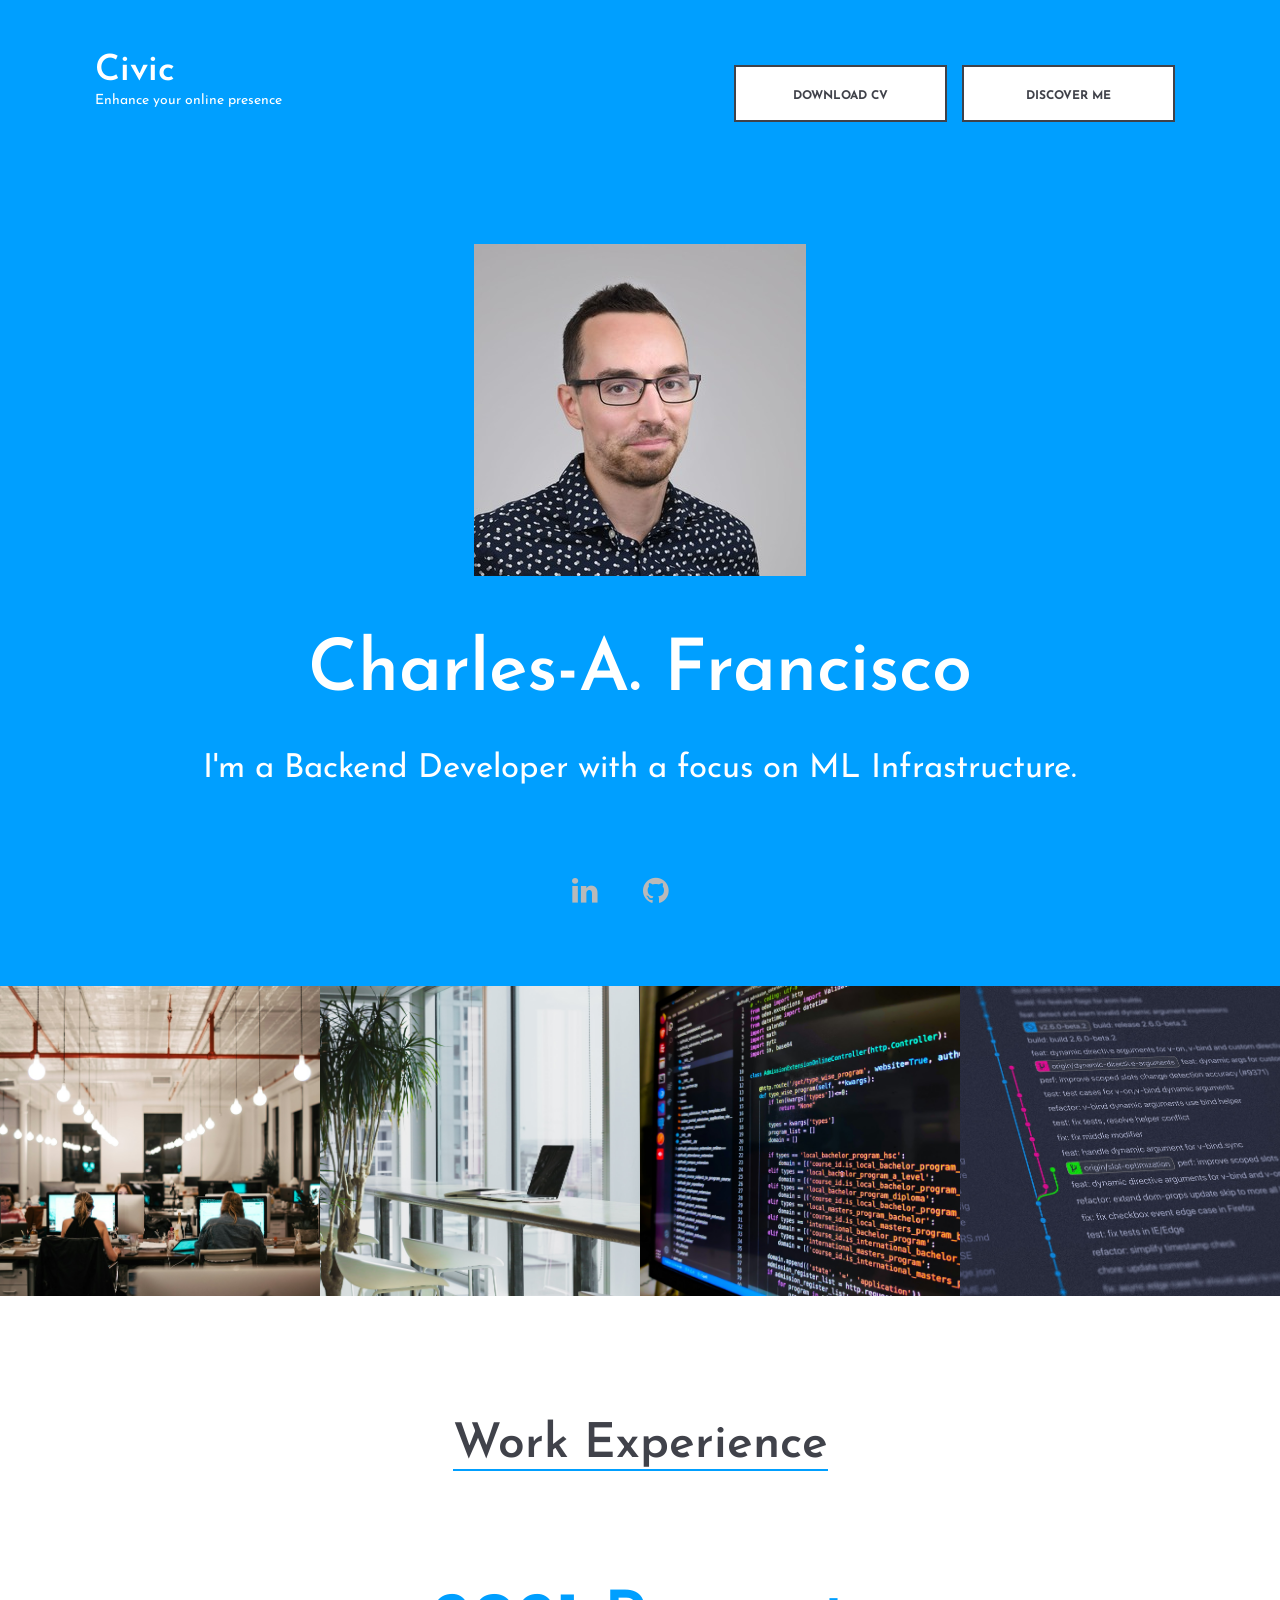
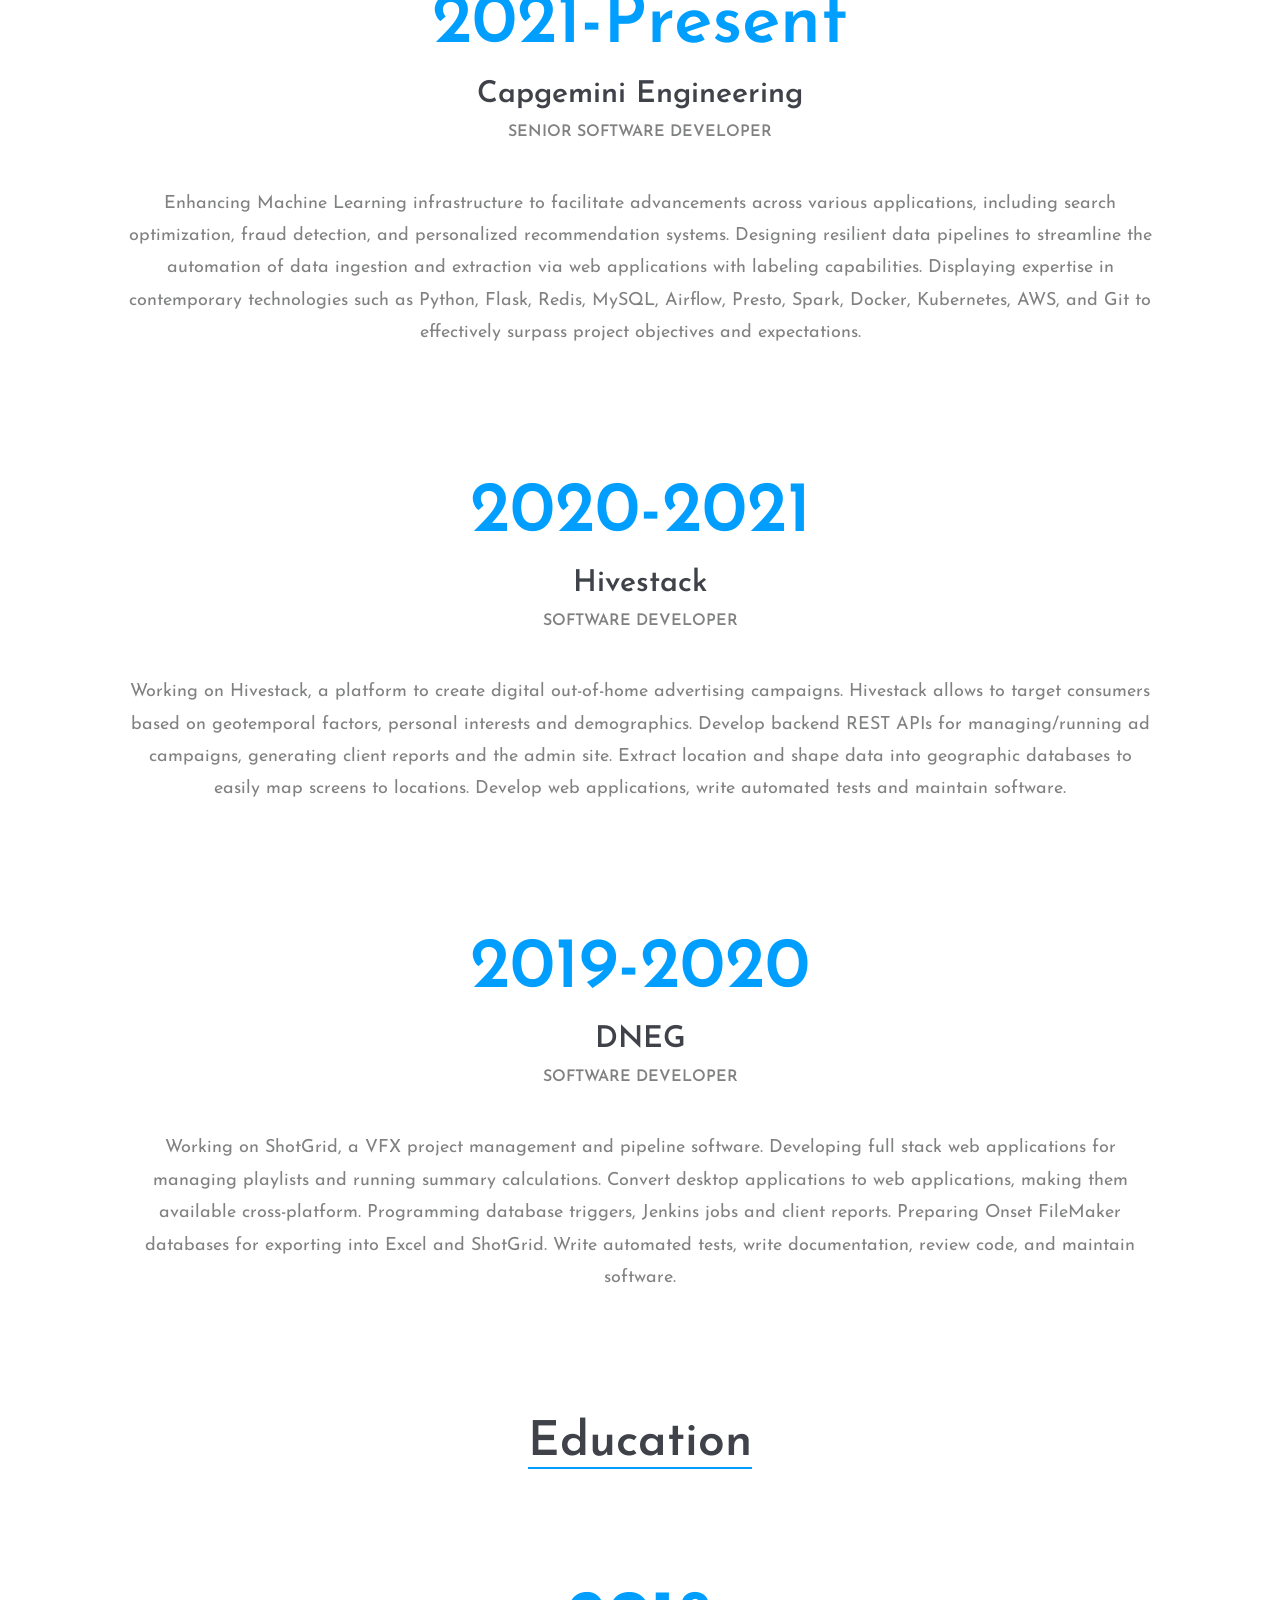
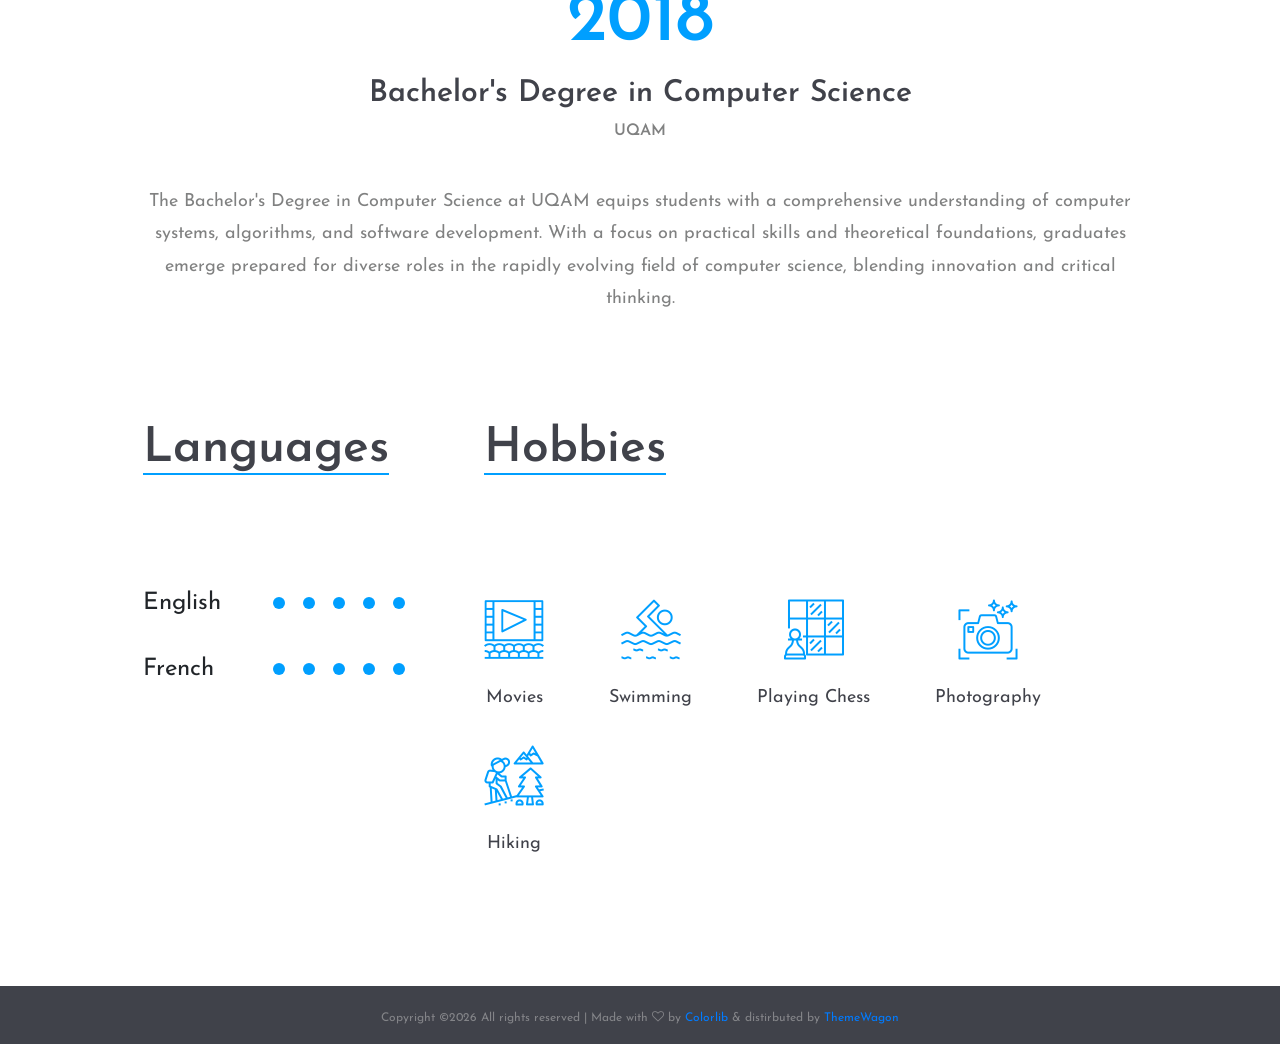
==== commit 1fa1af8f: "Initial commit" ====
--- a/index.html
+++ b/index.html
@@ -1,447 +1,347 @@
-<!doctype html>
+<!DOCTYPE html>
 <html lang="en">
 <head>
-  <!-- meta -->
-  <meta charset="utf-8">
-  <meta name="viewport" content="width=device-width, initial-scale=1, shrink-to-fit=no">
-  <meta http-equiv="X-UA-Compatible" content="ie=edge">
-  <title>Charles-Antoine Francisco | Resume & Portfolio</title>
-  <meta name="description" content="Charles-Antoine Francisco's resume and personal portfolio.">
-  <meta name="author" content="Charles-Antoine Francisco">
-
-  <!-- favicon -->
-  <link rel="apple-touch-icon" sizes="180x180" href="./apple-touch-icon.png">
-  <link rel="icon" type="image/png" sizes="32x32" href="./favicon-32x32.png">
-  <link rel="icon" type="image/png" sizes="16x16" href="./favicon-16x16.png">
-  <link rel="manifest" href="./site.webmanifest">
-
-  <!-- Bootstrap CSS - Spacelab Theme -->
-  <link rel="stylesheet" href="https://stackpath.bootstrapcdn.com/bootswatch/4.3.1/spacelab/bootstrap.min.css">
-
-  <link rel="stylesheet" href="style.css">
+    <title>Charles-A. Francisco</title>
+    <meta charset="UTF-8">
+    <meta name="description" content="Charles-A. Francisco">
+    <meta name="keywords" content="resume, civic, onepage, creative, html">
+    <meta name="viewport" content="width=device-width, initial-scale=1.0">
+    <!-- Favicon -->   
+    <link href="img/favicon.ico" rel="shortcut icon"/>
+
+    <!-- Google Fonts -->
+    <link href="https://fonts.googleapis.com/css?family=Josefin+Sans:400,400i,600,600i,700" rel="stylesheet">
+
+    <!-- Stylesheets -->
+    <link rel="stylesheet" href="css/bootstrap.min.css"/>
+    <link rel="stylesheet" href="css/font-awesome.min.css"/>
+    <link rel="stylesheet" href="css/flaticon.css"/>
+    <link rel="stylesheet" href="css/owl.carousel.css"/>
+    <link rel="stylesheet" href="css/magnific-popup.css"/>
+    <link rel="stylesheet" href="css/style.css"/>
+
+
+    <!--[if lt IE 9]>
+      <script src="https://oss.maxcdn.com/html5shiv/3.7.2/html5shiv.min.js"></script>
+      <script src="https://oss.maxcdn.com/respond/1.4.2/respond.min.js"></script>
+    <![endif]-->
+
 </head>
-
-<body class="bg-light" data-spy="scroll" data-target=".navbar" data-offset="30">
-  <!-- Navbar -->
-  <nav class="navbar navbar-expand-md navbar-dark bg-primary justify-content-center sticky-top">
-    <a class="navbar-brand mr-0" href="#">Charles-A. Francisco</a>
-
-    <button class="navbar-toggler ml-1" type="button" data-toggle="collapse" data-target="#collapsingNavbar" aria-controls="collapsingNavbar" aria-expanded="false" aria-label="Toggle navigation">
-      <span class="navbar-toggler-icon"></span>
-    </button>
-
-    <!-- Links -->
-    <div id="collapsingNavbar" class="navbar-collapse collapse justify-content-between align-items-center w-100">
-      <!-- Internal Links -->
-      <ul class="navbar-nav mx-auto text-center">
-        <!--
-        <li class="nav-item">
-          <a class="nav-link" href="#about-me">About Me</a>
-        </li>
-        -->
-        <li class="nav-item">
-          <a class="nav-link" href="#experience">Experience</a>
-        </li>
-        <li class="nav-item">
-          <a class="nav-link" href="#education">Education</a>
-        </li>
-        <li class="nav-item">
-          <a class="nav-link" href="#skills">Skills</a>
-        </li>
-        <li class="nav-item">
-          <a class="nav-link" href="#portfolio">Portfolio</a>
-        </li>
-      </ul>
-
-      <!-- External Links -->
-      <ul class="navbar-nav text-center">
-        <li class="nav-item">
-          <a class="nav-link" href="https://www.linkedin.com/in/charlesfranciscodev" target="_blank" rel="noopener" aria-label="LinkedIn">
-            <i class="fab fa-linkedin-in fa-lg"></i>
-          </a>
-        </li>
-
-        <li class="nav-item">
-          <a class="nav-link" href="https://github.com/charlesfranciscodev" target="_blank" rel="noopener" aria-label="Github">
-            <i class="fab fa-github fa-lg"></i>
-          </a>
-        </li>
-      </ul>
+<body>
+    <!-- Page Preloder -->
+    <div id="preloder">
+        <div class="loader"></div>
     </div>
-
-  </nav>
-
-  <div class="container">
-    <!-- Experience -->
-    <section id="experience">
-      <h1 class="h4 text-center text-uppercase mb-4">
-        <span class="resume-heading">Experience</span>
-      </h1>
-
-      <!-- Hivestack -->
-      <div class="row">
-        <div class="col-md-3 d-none d-sm-none d-md-block">
-          <div class="d-flex align-items-center justify-content-center">
-            <a href="http://www.hivestack.com/" target="_blank" rel="noopener">
-              <img class="company" src="./images/companies/hivestack.png" alt="Hivestack">
-            </a>
-          </div>
+    
+    <div class="home-six-style">
+        <!-- Header section start -->
+        <header class="header-section">
+            <div class="container-fluid">
+                <div class="row">
+                    <div class="col-md-5">
+                        <div class="site-logo">
+                            <h2><a href="#">Civic</a></h2>
+                            <p>Enhance your online presence</p>
+                        </div>
+                    </div>
+                    <div class="col-md-7 text-md-right header-buttons">
+                        <a href="#" class="site-btn">Download CV</a>
+                        <a href="#" class="site-btn">Discover me</a>
+                    </div>
+                </div>
+            </div>
+        </header>
+        <!-- Header section end -->
+
+        <!-- Hero section start -->
+        <section class="hero-section">
+            <div class="container-fluid text-center">
+                <img src="img/hero-4.jpg" alt="">
+                <div class="hero-text">
+                    <h2>Charles-A. Francisco</h2>
+                    <p>I'm a Backend Developer with a focus on ML Infrastructure.</p>
+                </div>
+                <div class="social-links">
+                    <a href=""><i class="fa fa-linkedin"></i></a>
+                    <a href=""><i class="fa fa-github"></i></a>
+                </div>
+            </div>
+        </section>
+        <!-- Hero section end -->
+
+        <!-- Info section start -->
+        <!-- <div class="info-section">
+            <div class="container-fluid">
+                <div class="row">
+                    <div class="col-xl-8 offset-xl-2 container-warp">
+                        <div class="row">
+                            <div class="col-md-6">
+                                <div class="hero-info mb-4 mb-md-0">
+                                    <ul>
+                                        <li><span>Date of Birth</span>Aug 25, 1988</li>
+                                        <li><span>Address</span>Rosia Road 55, Gibraltar, UK</li>
+                                    </ul>
+                                </div>
+                            </div>
+                            <div class="col-md-6">
+                                <div class="hero-info">
+                                    <ul>
+                                        <li><span>E-mail</span>mariawilliams@company.com</li>
+                                        <li><span>Phone </span>+43 5266 22 345</li>
+                                    </ul>
+                                </div>
+                            </div>
+                        </div>
+                    </div>
+                </div>
+            </div>
+        </div> -->
+        <!-- Info section end -->
+
+        <!-- portfolio section start -->
+        <div class="portfolo-section">
+            <div class="container-fluid">
+                <div class="row">
+                    <div class="col-md-6 col-lg-3 p-0">
+                        <div class="portfolio-item mb-0">
+                            <a href="img/portfolio/5.jpg" class="set-bg port-pic mb-0" data-setbg="img/portfolio/5.jpg"></a>
+                        </div>
+                    </div>
+                    <div class="col-md-6 col-lg-3 p-0">
+                        <div class="portfolio-item mb-0">
+                            <a href="img/portfolio/6.jpg" class="set-bg port-pic mb-0" data-setbg="img/portfolio/6.jpg"></a>
+                        </div>
+                    </div>
+                    <div class="col-md-6 col-lg-3 p-0">
+                        <div class="portfolio-item mb-0">
+                            <a href="img/portfolio/7.jpg" class="set-bg port-pic mb-0" data-setbg="img/portfolio/7.jpg"></a>
+                        </div>
+                    </div>
+                    <div class="col-md-6 col-lg-3 p-0">
+                        <div class="portfolio-item mb-0">
+                            <a href="img/portfolio/8.jpg" class="set-bg port-pic mb-0" data-setbg="img/portfolio/8.jpg"></a>
+                        </div>
+                    </div>
+                </div>
+            </div>
         </div>
-
-        <div class="col-md-9">
-          <h2 class="h3">Software Developer</h2>
-          <p>
-            <a href="http://www.hivestack.com/" target="_blank" rel="noopener">Hivestack</a>
-            <span>•</span>
-            Sep 2020 - May 2021
-          </p>
-
-          <ul class="description-list pl-0">
-            <li>Working on Hivestack, a platform to create digital out-of-home advertising campaigns.</li>
-            <li>Hivestack allows to target consumers based on geotemporal factors, personal interests and demographics.</li>
-            <li>Develop backend REST APIs for managing/running ad campaigns, generating client reports and the admin site.</li>
-            <li>Extract location and shape data into geographic databases to easily map screens to locations.</li>
-            <li>Develop web applications, write automated tests and maintain software.</li>
-            <li>Technologies: Python, Microservices, MySQL, PostgreSQL, Vue.js, Docker, CircleCI, AWS, Git, JIRA</li>
-          </ul>
+        <!-- portfolio section end -->
+
+        <!-- Resume section start -->
+        <section class="resume-section spad">
+            <div class="container-fluid">
+                <div class="row">
+                    <div class="col-lg-10 col-xl-6 offset-lg-1 offset-xl-3 container-warp text-center p-xl-0">
+                        <div class="section-title">
+                            <h2>Work Experience</h2>
+                        </div>
+                        <ul class="resume-list">
+                            <li>
+                                <h2>2021-Present</h2>
+                                <h3>Capgemini Engineering</h3>
+                                <h4>Senior Software Developer</h4>
+                                <p>Enhancing Machine Learning infrastructure to facilitate advancements across various applications, including search optimization, fraud detection, and personalized recommendation systems. Designing resilient data pipelines to streamline the automation of data ingestion and extraction via web applications with labeling capabilities. Displaying expertise in contemporary technologies such as Python, Flask, Redis, MySQL, Airflow, Presto, Spark, Docker, Kubernetes, AWS, and Git to effectively surpass project objectives and expectations.</p>
+                            </li>
+                            <li>
+                                <h2>2020-2021</h2>
+                                <h3>Hivestack</h3>
+                                <h4>Software Developer</h4>
+                                <p>Working on Hivestack, a platform to create digital out-of-home advertising campaigns. Hivestack allows to target consumers based on geotemporal factors, personal interests and demographics. Develop backend REST APIs for managing/running ad campaigns, generating client reports and the admin site. Extract location and shape data into geographic databases to easily map screens to locations. Develop web applications, write automated tests and maintain software.</p>
+                            </li>
+                            <li>
+                                <h2>2019-2020</h2>
+                                <h3>DNEG</h3>
+                                <h4>Software Developer</h4>
+                                <p>Working on ShotGrid, a VFX project management and pipeline software. Developing full stack web applications for managing playlists and running summary calculations. Convert desktop applications to web applications, making them available cross-platform. Programming database triggers, Jenkins jobs and client reports. Preparing Onset FileMaker databases for exporting into Excel and ShotGrid. Write automated tests, write documentation, review code, and maintain software.</p>
+                            </li>
+                        </ul>
+                        <div class="spad">
+                            <div class="section-title">
+                                <h2>Education</h2>
+                            </div>
+                            <ul class="resume-list">
+                                <li>
+                                    <h2>2018</h2>
+                                    <h3>Bachelor's Degree in Computer Science</h3>
+                                    <h4>UQAM</h4>
+                                    <p>The Bachelor's Degree in Computer Science at UQAM equips students with a comprehensive understanding of computer systems, algorithms, and software development. With a focus on practical skills and theoretical foundations, graduates emerge prepared for diverse roles in the rapidly evolving field of computer science, blending innovation and critical thinking.</p>
+                                </li>
+                                <!-- <li>
+                                    <h2>2006</h2>
+                                    <h3>Web design Diploma</h3>
+                                    <h4>Design College California</h4>
+                                    <p>Sit amet, consectetur adipiscing elit. Sed porttitor orci ut sapien scelerisque viverra. Sed trist ique justo nec mauris efficitur, ut lacinia elit dapibus. In egestas elit in dap ibus laoreet. Duis magna libero, fermentum ut facilisis id, pulvinar eget tortor. Vestibulum pelle ntesque tincidunt lorem, vitae euismod felis porttitor sed. </p>
+                                </li> -->
+                            </ul>
+                        </div>
+                        <!-- <div class="section-title">
+                            <h2>References</h2>
+                        </div> -->
+                        <!-- review slider -->
+                        <!-- <div class="review-slider owl-carousel">
+                            <div class="single-review">
+                                <div class="qut">“</div>
+                                <p>Sit amet, consectetur adipiscing elit. Sed porttitor orci ut sapien scelerisque viverra. Sed trist ique justo nec mauris efficitur, ut lacinia elit dapibus. In egestas elit in dap ibus laoreet. Duis magna libero, fermentum ut facilisis id, pulvinar eget tortor. Vestibulum pelle ntesque tincidunt lorem, vitae euismod felis porttitor sed. </p>
+                                <h3>Robert G. Smith</h3>
+                                <h4>Manager, Company</h4>
+                            </div>
+                            <div class="single-review">
+                                <div class="qut">“</div>
+                                <p>Sit amet, consectetur adipiscing elit. Sed porttitor orci ut sapien scelerisque viverra. Sed trist ique justo nec mauris efficitur, ut lacinia elit dapibus. In egestas elit in dap ibus laoreet. Duis magna libero, fermentum ut facilisis id, pulvinar eget tortor. Vestibulum pelle ntesque tincidunt lorem, vitae euismod felis porttitor sed. </p>
+                                <h3>Robert G. Smith</h3>
+                                <h4>Manager, Company</h4>
+                            </div>
+                            <div class="single-review">
+                                <div class="qut">“</div>
+                                <p>Sit amet, consectetur adipiscing elit. Sed porttitor orci ut sapien scelerisque viverra. Sed trist ique justo nec mauris efficitur, ut lacinia elit dapibus. In egestas elit in dap ibus laoreet. Duis magna libero, fermentum ut facilisis id, pulvinar eget tortor. Vestibulum pelle ntesque tincidunt lorem, vitae euismod felis porttitor sed. </p>
+                                <h3>Robert G. Smith</h3>
+                                <h4>Manager, Company</h4>
+                            </div>
+                        </div> -->
+                    </div>
+                    <div class="col-lg-10 col-xl-8 offset-lg-1 offset-xl-2 container-warp">
+                        <!-- skill section start -->
+                        <!-- <section class="skill-section spad">
+                            <div class="section-title text-center">
+                                <h2>Skills</h2>
+                            </div>
+                            <div class="row">
+                                <div class="col-lg-6">
+                                    <div class="row">
+                                        <div class="col-md-6">
+                                            <div class="fact-box">
+                                                <div class="fact-content">
+                                                    <img src="img/icon/1-w.png" alt="">
+                                                    <h2>14</h2>
+                                                    <p>Years of Experience</p>
+                                                </div>
+                                            </div>
+                                        </div>
+                                        <div class="col-md-6">
+                                            <div class="fact-box">
+                                                <div class="fact-content">
+                                                    <img src="img/icon/2-w.png" alt="">
+                                                    <h2>9</h2>
+                                                    <p>Awards Won</p>
+                                                </div>
+                                            </div>
+                                        </div>
+                                    </div>
+                                </div>
+                                <div class="col-lg-6">
+                                    <div class="skills pt-5 pt-lg-0">
+                                        <div class="single-progress-item">
+                                            <div class="progress-bar-style" data-progress="99"></div>
+                                            <p>Design</p>
+                                        </div>
+                                        <div class="single-progress-item">
+                                            <div class="progress-bar-style" data-progress="75"></div>
+                                            <p>Illsutrator</p>
+                                        </div>
+                                        <div class="single-progress-item">
+                                            <div class="progress-bar-style" data-progress="87"></div>
+                                            <p>Photoshop</p>
+                                        </div>
+                                        <div class="single-progress-item">
+                                            <div class="progress-bar-style" data-progress="60"></div>
+                                            <p>HTML</p>
+                                        </div>
+                                    </div>
+                                    <div class="row">
+                                        <div class="col-md-6">
+                                            <div class="circle-progress">
+                                                <div id="progress5" class="prog-circle"></div>
+                                                <div class="progress-info">
+                                                    <h2>75%</h2>
+                                                </div>
+                                                <div class="prog-title">
+                                                    <h3>Inspiration</h3>
+                                                    <p>Etiam nec odio vestibulum est.</p>
+                                                </div>			
+                                            </div>
+                                        </div>
+                                        <div class="col-md-6">
+                                            <div class="circle-progress">
+                                                <div id="progress6" class="prog-circle"></div>
+                                                <div class="progress-info">
+                                                    <h2>83%</h2>
+                                                </div>
+                                                <div class="prog-title">
+                                                    <h3>Inspiration</h3>
+                                                    <p>Etiam nec odio vestibulum est.</p>
+                                                </div>			
+                                            </div>
+                                        </div>
+                                    </div>
+                                </div>
+                            </div>
+                        </section> -->
+                        <!-- skill section end -->
+                        <div class="footer-top-section">
+                            <div class="row">
+                                <div class="col-xl-4">
+                                    <div class="section-title">
+                                        <h2>Languages</h2>
+                                    </div>
+                                    <ul class="language-progress">
+                                        <li>English <div class="lan-prog" data-lanprogesss="5"></div></li>
+                                        <li>French <div class="lan-prog" data-lanprogesss="5"></div></li>
+                                    </ul>
+                                </div>
+                                <div class="col-xl-8 pt-5 pt-lg-0">
+                                    <div class="section-title">
+                                        <h2>Hobbies</h2>
+                                    </div>
+                                    <div class="icon-box-area">
+                                        <div class="icon-box">
+                                            <i class="flaticon-004-cinema"></i>
+                                            <p>Movies</p>
+                                        </div>
+                                        <div class="icon-box">
+                                            <i class="flaticon-006-swimming"></i>
+                                            <p>Swimming</p>
+                                        </div>
+                                        <div class="icon-box">
+                                            <i class="flaticon-013-chess-1"></i>
+                                            <p>Playing Chess</p>
+                                        </div>
+                                        <div class="icon-box">
+                                            <i class="flaticon-015-photo-camera"></i>
+                                            <p>Photography</p>
+                                        </div>
+                                        <div class="icon-box">
+                                            <i class="flaticon-022-hiking"></i>
+                                            <p>Hiking</p>
+                                        </div>
+                                    </div>
+                                </div>
+                            </div>
+                        </div>
+                    </div>
+                </div>
+            </div>
+        </section>
+    </div>
+
+    <!-- Footer section start -->
+    <footer class="footer-section">
+        <div class="container text-center">
+            <div class="copyright"><!-- Link back to Colorlib can't be removed. Template is licensed under CC BY 3.0. -->
+Copyright &copy;<script>document.write(new Date().getFullYear());</script> All rights reserved | Made with <i class="fa fa-heart-o" aria-hidden="true"></i> by <a href="https://colorlib.com" target="_blank">Colorlib</a> &amp; distirbuted by <a href="https://themewagon.com" target="_blank">ThemeWagon</a>
+<!-- Link back to Colorlib can't be removed. Template is licensed under CC BY 3.0. -->
+</div>
         </div>
-      </div>
-
-      <!-- DNEG -->
-      <div class="row">
-        <div class="col-md-3 d-none d-sm-none d-md-block">
-          <div class="d-flex align-items-center justify-content-center">
-            <a href="https://www.dneg.com/" target="_blank" rel="noopener">
-              <img class="company" src="./images/companies/dneg.jpg" alt="DNEG">
-            </a>
-          </div>
-        </div>
-
-        <div class="col-md-9">
-          <h2 class="h3">Software Developer</h2>
-          <p>
-            <a href="https://www.dneg.com/" target="_blank" rel="noopener">DNEG</a>
-            <span>•</span>
-            May 2019 - January 2020
-          </p>
-
-          <ul class="description-list pl-0">
-            <li>Working on Shotgun Software, a VFX project management and pipeline tool.</li>
-            <li>Developing full stack web applications for managing playlists and running summary calculations.</li>
-            <li>Convert desktop applications to web applications, making them available cross-platform.</li>
-            <li>Programming database triggers, Jenkins jobs and client reports.</li>
-            <li>Preparing Onset FileMaker databases for exporting into Excel and Shotgun.</li>
-            <li>Design, develop and deploy web applications.</li>
-            <li>Write automated tests, write documentation, review code, and maintain software.</li>
-            <li>Technologies: Python, JavaScript, Flask, REST APIs, RabbitMQ, Bootstrap, Linux, Git, JIRA</li>
-          </ul>
-        </div>
-      </div>
-
-      <!-- Dataperformers -->
-      <div class="row">
-        <div class="col-md-3 d-none d-sm-none d-md-block">
-          <div class="d-flex align-items-center justify-content-center">
-            <a href="https://www.dataperformers.com/" target="_blank" rel="noopener">
-              <img class="company" src="./images/companies/dataperformers.png" alt="Dataperformers">
-            </a>
-          </div>
-        </div>
-
-        <div class="col-md-9">
-          <h2 class="h3">Python Developer Intern</h2>
-          <p>
-            <a href="https://www.dataperformers.com/" target="_blank" rel="noopener">Dataperformers</a>
-            <span>•</span>
-            May 2018 - August 2018
-          </p>
-
-          <ul class="description-list pl-0">
-            <li>Develop a web application to support computer vision AI for a fashion project.</li>
-            <li>Includes post-processing, interactive video and video library functionalities.</li>
-            <li>Technologies: Python, JavaScript, Flask, MongoDB, Bootstrap, Linux, Git, Docker</li>
-          </ul>
-        </div>
-      </div>
-    </section>
-
-    <hr class="mb-5">
-
-    <!-- Education -->
-    <section id="education">
-      <!-- UQAM -->
-      <div class="row">
-        <div class="col-md-3 mb-4">
-          <h1 class="h4 text-center text-uppercase">
-            <span class="resume-heading">Education</span>
-          </h1>
-        </div>
-
-        <div class="col-md-9">
-          <h2 class="h3">Université du Québec à Montréal</h2>
-          <p>
-            <span class="text-info">Bachelor's Degree in Computer Science</span>
-            <span>•</span>
-            2016-2018
-          </p>
-
-          <p>
-            Courses: Artificial Intelligence, Computer Networking, Data Structures and Algorithms, Databases, Object Oriented Programming, Operating Systems, Software Engineering, Web Programming
-          </p>
-        </div>
-      </div>
-    
-      <!-- Cégep Saint-Laurent -->
-      <div class="row">
-        <div class="col-md-3"></div>
-
-        <div class="col-md-9">
-          <h2 class="h3">Cégep Saint-Laurent</h2>
-          <p>
-            <span class="text-info">Attestation of College Studies in Information Technology</span>
-            <span>•</span>
-            2014-2015
-          </p>
-        </div>
-      </div>
-    </section>
-
-    <hr class="mb-5">
-
-    <!-- Skills -->
-    <section id="skills">
-      <!-- Programming Languages -->
-      <div class="row">
-        <div class="col-md-3 mb-4">
-          <h1 class="h4 text-center text-uppercase">
-            <span class="resume-heading">Skills</span>
-          </h1>
-        </div>
-
-        <div class="col-md-9">
-          <h2 class="h4 mb-3">Programming Languages</h2>
-
-          <div class="row">
-            <div class="col my-2 d-flex align-items-center justify-content-center">
-              <a href="https://www.python.org/" target="_blank" rel="noopener">
-                <img class="logo" src="./images/logos/python.svg" alt="Python" rel="tooltip" title="Python">
-              </a>
-            </div>
-  
-            <div class="col my-2 d-flex align-items-center justify-content-center">
-              <a href="https://developer.mozilla.org/en-US/docs/Web/JavaScript" target="_blank" rel="noopener">
-                <img class="logo" src="./images/logos/javascript.svg" alt="JavaScript" rel="tooltip" title="JavaScript">
-              </a>
-            </div>
-
-            <div class="col my-2 d-flex align-items-center justify-content-center">
-              <a href="http://www.typescriptlang.org/" target="_blank" rel="noopener">
-                <img class="logo" src="./images/logos/typescript.svg" alt="TypeScript" rel="tooltip" title="TypeScript">
-              </a>
-            </div>
-
-            <div class="col my-2 d-flex align-items-center justify-content-center">
-              <a href="https://golang.org/" target="_blank" rel="noopener">
-                <img id="go" src="./images/logos/go.svg" alt="Go" rel="tooltip" title="Go">
-              </a>
-            </div>
-          </div>
-        </div>
-      </div>
-
-      <!-- Web Backend -->
-      <div class="row">
-        <div class="col-md-3"></div>
-
-        <div class="col-md-9">
-          <h2 class="h4 my-3">Web Backend</h2>
-
-          <div class="row">
-            <div class="col my-2 d-flex align-items-center justify-content-center">
-              <a href="https://palletsprojects.com/p/flask/" target="_blank" rel="noopener">
-                <img class="logo" src="./images/logos/flask.svg" alt="Flask" rel="tooltip" title="Flask">
-              </a>
-            </div>
-
-            <div class="col my-2 text-center">
-              <a href="https://www.rabbitmq.com/" target="_blank" rel="noopener">
-                <img class="logo" src="./images/logos/rabbitmq.svg" alt="RabbitMQ" rel="tooltip" title="RabbitMQ">
-              </a>
-            </div>
-
-            <div class="col my-2 text-center">
-              <a href="https://redis.io/" target="_blank" rel="noopener">
-                <img class="logo" src="./images/logos/redis.svg" alt="Redis" rel="tooltip" title="Redis">
-              </a>
-            </div>
-          </div>
-        </div>
-      </div>
-
-      <!-- Databases -->
-      <div class="row">
-        <div class="col-md-3"></div>
-
-        <div class="col-md-9">
-          <h2 class="h4 my-3">Databases</h2>
-
-          <div class="row">
-            <div class="col my-2 d-flex align-items-center justify-content-center">
-              <a href="https://www.mysql.com/" target="_blank" rel="noopener">
-                <img class="logo" src="./images/logos/mysql.svg" alt="MySQL" rel="tooltip" title="MySQL">
-              </a>
-            </div>
-
-            <div class="col my-2 d-flex align-items-center justify-content-center">
-              <a href="https://www.postgresql.org/" target="_blank" rel="noopener">
-                <img class="logo" src="./images/logos/postgressql.svg" alt="PostgreSQL" rel="tooltip" title="PostgreSQL">
-              </a>
-            </div>
-
-            <div class="col my-2 d-flex align-items-center justify-content-center">
-              <a href="https://www.mongodb.com/" target="_blank" rel="noopener">
-                <img class="logo" src="./images/logos/mongodb.svg" alt="MongoDB" rel="tooltip" title="MongoDB">
-              </a>
-            </div>
-          </div>
-        </div>
-      </div>
-
-      <!-- Web Frontend -->
-      <div class="row">
-        <div class="col-md-3"></div>
-
-        <div class="col-md-9">
-          <h2 class="h4 my-3">Web Frontend</h2>
-          <div class="row">
-            <div class="col my-2 d-flex align-items-center justify-content-center">
-              <a href="https://vuejs.org/" target="_blank" rel="noopener">
-                <img class="logo" src="./images/logos/vue-js.svg" alt="Vue.js" rel="tooltip" title="Vue.js">
-              </a>
-            </div>
-
-            <div class="col my-2 text-center">
-              <a href="https://reactjs.org/" target="_blank" rel="noopener">
-                <i class="fab fa-react fa-5x" rel="tooltip" title="React.js"></i>
-              </a>
-            </div>
-
-            <div class="col my-2 d-flex align-items-center justify-content-center">
-              <a href="https://redux.js.org/" target="_blank" rel="noopener">
-                <img class="logo" src="./images/logos/redux.svg" alt="Redux" rel="tooltip" title="Redux">
-              </a>
-            </div>
-
-            <div class="col my-2 text-center">
-              <a href="https://getbootstrap.com/" target="_blank" rel="noopener">
-                <i class="fab fa-bootstrap fa-5x" rel="tooltip" title="Bootstrap"></i>
-              </a>
-            </div>
-          </div>
-        </div>
-      </div>
-
-      <!-- Misc -->
-      <div class="row">
-        <div class="col-md-3"></div>
-
-        <div class="col-md-9">
-          <h2 class="h4 my-3">Misc</h2>
-          <div class="row">
-            <div class="col my-2 d-flex align-items-center justify-content-center">
-              <a href="https://www.linux.org/" target="_blank" rel="noopener">
-                <img class="logo" src="./images/logos/linux.svg" alt="Linux" rel="tooltip" title="Linux">
-              </a>
-            </div>
-
-            <div class="col my-2 text-center">
-              <a href="https://www.docker.com/" target="_blank" rel="noopener">
-                <i class="fab fa-docker fa-5x" rel="tooltip" title="Docker"></i>
-              </a>
-            </div>
-
-            <div class="col my-2 text-center">
-              <a href="https://git-scm.com/" target="_blank" rel="noopener">
-                <i class="fab fa-git-alt fa-5x" rel="tooltip" title="Git"></i>
-              </a>
-            </div>
-
-          </div>
-        </div>
-      </div>
-
-    </section>
-
-    <!-- Portfolio -->
-    <section id="portfolio">
-      <h1 class="h2 text-center my-4">Portfolio</h1>
-      <div class="row">
-        <!-- Contact List -->
-        <div class="col-sm-6 col-md-4">
-          <div class="card mb-3">
-            <a href="https://github.com/charlesfranciscodev/vuejs-playground" target="_blank" rel="noopener">
-              <img class="card-img-top" src="./images/placeimg/people1.jpeg" alt="Contact List">
-            </a>
-            <div class="card-body">
-              <h4 class="card-title">Contact List with Vue/Flask</h4>
-              <p class="card-text">A contact manager web app.</p>
-            </div>
-          </div>
-        </div>
-
-        <!-- GitHub Battle -->
-        <div class="col-sm-6 col-md-4">
-          <div class="card mb-3">
-            <a href="https://github-battle-deaaf.firebaseapp.com/" target="_blank" rel="noopener">
-              <img class="card-img-top" src="./images/portfolio/github-octocat.png" alt="GitHub Battle">
-            </a>
-            <div class="card-body">
-              <h4 class="card-title">GitHub Battle with Vue/GraphQL</h4>
-              <p class="card-text">Battle 2 users against each other and show popular repos.</p>
-            </div>
-          </div>
-        </div>
-
-        <!-- CSGames 2018 Web Competition -->
-        <div class="col-sm-6 col-md-4">
-          <div class="card mb-3">
-            <a href="https://github.com/charlesfranciscodev/csgames-bell-2018" target="_blank" rel="noopener">
-              <img class="card-img-top" src="./images/portfolio/csgames-2018-web.png" alt="CSGames 2018 Web Competition">
-            </a>
-            <div class="card-body">
-              <h4 class="card-title">CSGames 2018 Web Competition</h4>
-              <p class="card-text">Video Streaming Platform</p>
-            </div>
-          </div>
-        </div>
-
-        <!-- CodinGame Puzzles -->
-        <div class="col-sm-6 col-md-4">
-          <div class="card mb-3">
-            <a href="https://github.com/charlesfranciscodev/codingame" target="_blank" rel="noopener">
-              <img class="card-img-top" src="./images/portfolio/codingame.jpg" alt="CodinGame Puzzles">
-            </a>
-            <div class="card-body">
-              <h4 class="card-title">CodinGame Puzzles</h4>
-              <p class="card-text">A collection of solutions to CodinGame challenges.</p>
-            </div>
-          </div>
-        </div>
-
-      </div>
-    </section>
-
-    <img class="mx-auto d-block" src="https://hitcounter.pythonanywhere.com/count/tag.svg?url=https%3A%2F%2Fcharlesfranciscodev.github.io%2F" alt="Hits">
-  </div>
-
-  <!-- Font Awesome Kit -->
-  <script src="https://kit.fontawesome.com/3003e90867.js" crossorigin="anonymous"></script>
-
-  <!-- Bootstrap JS -->
-  <script src="https://code.jquery.com/jquery-3.3.1.slim.min.js" integrity="sha384-q8i/X+965DzO0rT7abK41JStQIAqVgRVzpbzo5smXKp4YfRvH+8abtTE1Pi6jizo" crossorigin="anonymous"></script>
-  <script src="https://cdnjs.cloudflare.com/ajax/libs/popper.js/1.14.7/umd/popper.min.js" integrity="sha384-UO2eT0CpHqdSJQ6hJty5KVphtPhzWj9WO1clHTMGa3JDZwrnQq4sF86dIHNDz0W1" crossorigin="anonymous"></script>
-  <script src="https://stackpath.bootstrapcdn.com/bootstrap/4.3.1/js/bootstrap.min.js" integrity="sha384-JjSmVgyd0p3pXB1rRibZUAYoIIy6OrQ6VrjIEaFf/nJGzIxFDsf4x0xIM+B07jRM" crossorigin="anonymous"></script>
-
-  <script src="script.js"></script>
+    </footer>
+    <!-- Footer section end -->
+
+        
+
+    <!--====== Javascripts & Jquery ======-->
+    <script src="js/jquery-2.1.4.min.js"></script>
+    <script src="js/bootstrap.min.js"></script>
+    <script src="js/owl.carousel.min.js"></script>
+    <script src="js/magnific-popup.min.js"></script>
+    <script src="js/circle-progress.min.js"></script>
+    <script src="js/main.js"></script>
 </body>
-</html>
+</html>
--- a/css/flaticon.css
+++ b/css/flaticon.css
@@ -0,0 +1,65 @@
+	/*
+  	Flaticon icon font: Flaticon
+  	Creation date: 11/12/2017 08:10
+  	*/
+
+@font-face {
+  font-family: "Flaticon";
+  src: url("../icon-fonts/Flaticon.eot");
+  src: url("../icon-fonts/Flaticon.eot?#iefix") format("embedded-opentype"),
+       url("../icon-fonts/Flaticon.woff") format("woff"),
+       url(".../icon-fonts/Flaticon.ttf") format("truetype"),
+       url("../icon-fonts/Flaticon.svg#Flaticon") format("svg");
+  font-weight: normal;
+  font-style: normal;
+}
+
+@media screen and (-webkit-min-device-pixel-ratio:0) {
+  @font-face {
+    font-family: "Flaticon";
+    src: url("../icon-fonts/Flaticon.svg#Flaticon") format("svg");
+  }
+}
+
+[class^="flaticon-"]:before, [class*=" flaticon-"]:before,
+[class^="flaticon-"]:after, [class*=" flaticon-"]:after {   
+  font-family: Flaticon;
+  font-style: normal;
+}
+
+.flaticon-001-yoga:before { content: "\f100"; }
+.flaticon-002-writing:before { content: "\f101"; }
+.flaticon-003-weightlifting:before { content: "\f102"; }
+.flaticon-004-cinema:before { content: "\f103"; }
+.flaticon-005-game-console:before { content: "\f104"; }
+.flaticon-006-swimming:before { content: "\f105"; }
+.flaticon-007-sports:before { content: "\f106"; }
+.flaticon-008-karaoke:before { content: "\f107"; }
+.flaticon-009-sewing-2:before { content: "\f108"; }
+.flaticon-010-snorkel:before { content: "\f109"; }
+.flaticon-011-reading:before { content: "\f10a"; }
+.flaticon-012-quilt:before { content: "\f10b"; }
+.flaticon-013-chess-1:before { content: "\f10c"; }
+.flaticon-014-poker:before { content: "\f10d"; }
+.flaticon-015-photo-camera:before { content: "\f10e"; }
+.flaticon-016-canvas:before { content: "\f10f"; }
+.flaticon-017-model:before { content: "\f110"; }
+.flaticon-018-music-player:before { content: "\f111"; }
+.flaticon-019-knitting:before { content: "\f112"; }
+.flaticon-020-kite:before { content: "\f113"; }
+.flaticon-021-necklace:before { content: "\f114"; }
+.flaticon-022-hiking:before { content: "\f115"; }
+.flaticon-023-toast:before { content: "\f116"; }
+.flaticon-024-gardening:before { content: "\f117"; }
+.flaticon-025-fishing:before { content: "\f118"; }
+.flaticon-026-sewing-1:before { content: "\f119"; }
+.flaticon-027-drum-set:before { content: "\f11a"; }
+.flaticon-028-sewing:before { content: "\f11b"; }
+.flaticon-029-dancing:before { content: "\f11c"; }
+.flaticon-030-crossword:before { content: "\f11d"; }
+.flaticon-031-crochet:before { content: "\f11e"; }
+.flaticon-032-cooking:before { content: "\f11f"; }
+.flaticon-033-coin:before { content: "\f120"; }
+.flaticon-034-pottery:before { content: "\f121"; }
+.flaticon-035-tent:before { content: "\f122"; }
+.flaticon-036-chess:before { content: "\f123"; }
--- a/css/style.css
+++ b/css/style.css
@@ -0,0 +1,1437 @@
+/* =================================
+------------------------------------
+  Civic - CV Resume
+  Version: 1.0
+ ------------------------------------ 
+ ====================================*/
+
+/*----------------------------------------*/
+/* Template default CSS
+/*----------------------------------------*/
+html,
+body {
+	height: 100%;
+	font-family: 'Josefin Sans', sans-serif;
+}
+
+h1,
+h2,
+h3,
+h4,
+h5,
+h6 {
+	color: #40424a;
+	margin: 0;
+	font-weight: 600;
+	font-family: 'Josefin Sans', sans-serif;
+}
+
+h2 {
+	font-size: 48px;
+}
+
+h3 {
+	font-size: 30px;
+}
+
+p {
+	font-size: 18px;
+	color: #808181;
+	line-height: 1.8;
+}
+
+img {
+	max-width: 100%;
+}
+
+input:focus,
+select:focus,
+button:focus,
+textarea:focus {
+	outline: none;
+}
+
+a:hover,
+a:focus {
+	text-decoration: none;
+	outline: none;
+}
+
+ul,
+ol {
+	padding: 0;
+	margin: 0;
+}
+
+/*---------------------
+	Helper CSS
+-----------------------*/
+.spad {
+	padding-top: 125px;
+	padding-bottom: 110px;
+}
+
+.section-title h2 {
+	display: inline-block;
+	position: relative;
+	margin-bottom: 110px;
+	padding-bottom: 2px;
+	line-height: normal;
+}
+
+.section-title h2:after {
+	position: absolute;
+	content: '';
+	width: 100%;
+	height: 2px;
+	left: 0;
+	bottom: 0;
+	background: #40424a;
+}
+
+.set-bg {
+	background-repeat: no-repeat;
+	background-size: cover;
+}
+
+/*------------------------
+  Common Elements
+--------------------------*/
+
+/* Preloder */
+#preloder {
+	position: fixed;
+	width: 100%;
+	height: 100%;
+	top: 0;
+	left: 0;
+	z-index: 999999;
+	background: #fff;
+}
+
+.loader {
+	width: 30px;
+	height: 30px;
+	border: 3px solid #000;
+	position: absolute;
+	top: 50%;
+	left: 50%;
+	margin-top: -13px;
+	margin-left: -13px;
+	border-radius: 60px;
+	border-left-color: transparent;
+	animation: loader 0.8s linear infinite;
+	-webkit-animation: loader 0.8s linear infinite;
+}
+
+@keyframes loader {
+	0% {
+		-webkit-transform: rotate(0deg);
+		        transform: rotate(0deg);
+	}
+	50% {
+		-webkit-transform: rotate(180deg);
+		        transform: rotate(180deg);
+	}
+	100% {
+		-webkit-transform: rotate(360deg);
+		        transform: rotate(360deg);
+	}
+}
+
+@-webkit-keyframes loader {
+	0% {
+		-webkit-transform: rotate(0deg);
+	}
+	50% {
+		-webkit-transform: rotate(180deg);
+	}
+	100% {
+		-webkit-transform: rotate(360deg);
+	}
+}
+
+/* Site Buttons */
+.site-btn {
+	display: inline-block;
+	text-transform: uppercase;
+	font-size: 12px;
+	min-width: 213px;
+	min-height: 20px;
+	text-align: center;
+	padding: 20px 10px 15px;
+	position: relative;
+	background-color: #fff;
+	margin-right: 10px;
+	border: 2px solid #40424a;
+	color: #40424a;
+	font-weight: 700;
+}
+
+.site-btn:hover {
+	color: #40424a;
+}
+
+.circle-progress {
+	text-align: center;
+	padding-top: 30px;
+	display: inline-block;
+}
+
+.circle-progress .prog-circle {
+	margin-bottom: -155px;
+}
+
+.circle-progress canvas {
+	-webkit-transform: rotate(90deg);
+	-ms-transform: rotate(90deg);
+	transform: rotate(90deg);
+}
+
+.circle-progress .progress-info {
+	background: #f2f7f8;
+	width: 127px;
+	height: 127px;
+	border-radius: 150px;
+	margin: 0 auto;
+	padding-top: 45px;
+}
+
+.circle-progress .progress-info h2 {
+	font-size: 36px;
+	color: #40424a !important;
+}
+
+.circle-progress .prog-title {
+	text-align: center;
+	margin-top: 55px;
+}
+
+.circle-progress .prog-title h3 {
+	font-size: 16px;
+	text-transform: uppercase;
+}
+
+.circle-progress .prog-title p {
+	font-size: 15px;
+	color: #808181 !important;
+}
+
+/* Image Popup */
+.img-popup-warp .mfp-content,
+.img-popup-warp.mfp-ready.mfp-removing .mfp-content {
+	opacity: 0;
+	-webkit-transform: scale(0.8);
+	-ms-transform: scale(0.8);
+	transform: scale(0.8);
+	-webkit-transition: all 0.4s;
+	-o-transition: all 0.4s;
+	transition: all 0.4s;
+}
+
+.img-popup-warp.mfp-ready .mfp-content {
+	opacity: 1;
+	-webkit-transform: scale(1);
+	-ms-transform: scale(1);
+	transform: scale(1);
+}
+
+/* Fact box */
+.fact-box {
+	height: 375px;
+	display: table;
+	width: 100%;
+	background: #40424a;
+}
+
+.fact-box.trans {
+	background-color: transparent;
+}
+
+.fact-box .fact-content {
+	display: table-cell;
+	vertical-align: middle;
+	text-align: center;
+}
+
+.fact-box .fact-content img {
+	width: 60px;
+	margin-bottom: 30px;
+}
+
+.fact-box .fact-content h2 {
+	font-size: 36px;
+	color: #fff;
+}
+
+.fact-box .fact-content p {
+	color: #fff;
+	margin-bottom: 0;
+}
+
+/* Porgess bar */
+.single-progress-item {
+	margin-bottom: 35px;
+	position: relative;
+}
+
+.single-progress-item p {
+	color: #40424a;
+	margin-bottom: 0;
+	font-weight: 600;
+}
+
+.progress-bar-style {
+	display: block;
+	height: 2px;
+	position: relative;
+	width: 100%;
+	margin-bottom: 10px;
+}
+
+.bar-inner {
+	position: absolute;
+	height: 100%;
+	left: 0;
+	top: 0;
+	background: #40424a;
+}
+
+.bar-inner span {
+	position: absolute;
+	right: 0;
+	bottom: -30px;
+	color: #40424a;
+	font-weight: 600;
+}
+
+/* Progress dots */
+.language-progress {
+	max-width: 280px;
+	list-style: none;
+}
+
+.language-progress li {
+	font-size: 24px;
+	position: relative;
+	padding-right: 150px;
+	margin-bottom: 30px;
+}
+
+.language-progress .lan-prog {
+	position: absolute;
+	right: 0;
+	top: 0;
+}
+
+.language-progress .lan-prog span {
+	width: 12px;
+	height: 12px;
+	display: inline-block;
+	margin-right: 18px;
+	border-radius: 12px;
+	background: #40424a;
+}
+
+.language-progress .lan-prog span.fade-ele {
+	background: #cacaca;
+}
+
+/* Icon Box */
+.icon-box {
+	text-align: center;
+	display: inline-block;
+	margin-right: 60px;
+}
+
+.icon-box:last-child {
+	margin-right: 0;
+}
+
+.icon-box i {
+	font-size: 60px;
+}
+
+.icon-box p {
+	color: #40424a;
+}
+
+.social-links a {
+	-webkit-transition: all 0.3s;
+	-o-transition: all 0.3s;
+	transition: all 0.3s;
+}
+
+/*---------------------
+	Header section
+-----------------------*/
+.header-section {
+	padding: 50px 40px;
+	background: #f2f7f8;
+}
+
+.site-logo h2 {
+	font-size: 36px;
+}
+
+.site-logo h2 a {
+	color: #40424a;
+}
+
+.site-logo p {
+	font-size: 14px;
+	line-height: normal;
+}
+
+.header-buttons a {
+	margin-top: 15px;
+}
+
+/*---------------------
+	Hero section
+-----------------------*/
+.hero-section {
+	background: #f2f7f8;
+}
+
+.hero-text {
+	margin-bottom: 80px;
+}
+
+.hero-text h2 {
+	font-size: 170px;
+	line-height: normal;
+	margin-bottom: 20px;
+}
+
+.hero-text p {
+	font-size: 33px;
+	line-height: 1.3;
+}
+
+.hero-image {
+	padding-top: 70px;
+}
+
+.hero-info h2 {
+	margin-bottom: 30px;
+}
+
+.hero-info ul {
+	list-style: none;
+}
+
+.hero-info ul li {
+	font-size: 24px;
+	color: #808181;
+	margin-bottom: 15px;
+}
+
+.hero-info ul li span {
+	color: #40424a;
+	display: inline-block;
+	min-width: 220px;
+}
+
+.hero-info ul li:last-child {
+	margin-bottom: 0;
+}
+
+/*---------------------
+	Social section
+-----------------------*/
+.social-section {
+	background: #f9f9f9;
+	padding: 80px 0;
+}
+
+.social-section .social-links {
+	display: inline-block;
+	background: #f9f9f9;
+	position: relative;
+	z-index: 5;
+}
+
+.social-section .social-links a {
+	color: #484848;
+	font-size: 36px;
+	margin-right: 40px;
+}
+
+.social-section .social-link-warp {
+	position: relative;
+}
+
+.social-section .social-link-warp h2 {
+	display: inline-block;
+	float: right;
+	font-weight: 400;
+	padding-left: 30px;
+	background: #f9f9f9;
+	position: relative;
+	z-index: 5;
+}
+
+.social-section .social-link-warp:after {
+	position: absolute;
+	content: '';
+	width: 50%;
+	height: 2px;
+	left: 23%;
+	top: 50%;
+	margin-top: 1px;
+	background: #cbcbcb;
+}
+
+/*---------------------
+	Resume section
+----------------------*/
+.resume-section.with-bg {
+	background-image: url(../img/resume-bg.jpg);
+	background-repeat: no-repeat;
+	background-size: cover;
+}
+
+.resume-list {
+	list-style: none;
+	margin-left: 60px;
+	padding-left: 110px;
+	border-left: 2px solid #40424a;
+}
+
+.resume-list li {
+	margin-bottom: 120px;
+	position: relative;
+}
+
+.resume-list li:last-child {
+	margin-bottom: 0;
+}
+
+.resume-list li:after {
+	position: absolute;
+	content: '';
+	width: 15px;
+	height: 15px;
+	border: 2px solid #40424a;
+	border-radius: 50px;
+	background: #cacaca;
+	top: 30px;
+	left: -118px;
+}
+
+.resume-list h2 {
+	font-size: 72px;
+	margin-bottom: 10px;
+}
+
+.resume-list h4 {
+	font-size: 16px;
+	text-transform: uppercase;
+	color: #808181;
+	margin-top: 10px;
+	margin-bottom: 45px;
+}
+
+.resume-list p {
+	margin-bottom: 0;
+}
+
+/*---------------------
+	Review section
+-----------------------*/
+.review-slider {
+	padding-left: 150px;
+}
+
+.review-slider .owl-dots {
+	position: absolute;
+	left: 50px;
+	top: 70px;
+}
+
+.review-slider .owl-dots .owl-dot {
+	width: 12px;
+	height: 12px;
+	border: 2px solid #40424a;
+	border-radius: 50px;
+	background: #cacaca;
+	margin-bottom: 15px;
+}
+
+.review-slider .owl-dots .owl-dot.active {
+	background: #40424a;
+}
+
+.single-review .qut {
+	font-size: 120px;
+	line-height: 0;
+	color: #505259;
+	margin-top: 60px;
+}
+
+.single-review p {
+	margin-bottom: 40px;
+}
+
+.single-review h3 {
+	font-size: 24px;
+	margin-bottom: 10px;
+}
+
+.single-review h4 {
+	font-size: 16px;
+}
+
+/*---------------------
+	Portfolio section
+----------------------*/
+.portfolio-warp {
+	padding: 0 60px;
+}
+
+.portfolio-item h2 {
+	font-size: 24px;
+	margin-bottom: 5px;
+}
+
+.portfolio-item p {
+	font-size: 14px;
+	margin-bottom: 0;
+}
+
+.portfolio-item .port-pic {
+	margin-bottom: 30px;
+	display: block;
+	height: 480px;
+	background: #333;
+	background-position: center center;
+	background-size: cover;
+	overflow: hidden;
+	position: relative;
+}
+
+.portfolio-item .port-pic:after {
+	position: absolute;
+	content: '';
+	left: 0;
+	bottom: 0;
+	width: 100%;
+	height: 0;
+	background: #000;
+	opacity: 0;
+	z-index: 2;
+	-webkit-transition: all 0.4s cubic-bezier(0.55, 0.09, 0.68, 0.53) 0s;
+	-o-transition: all 0.4s cubic-bezier(0.55, 0.09, 0.68, 0.53) 0s;
+	transition: all 0.4s cubic-bezier(0.55, 0.09, 0.68, 0.53) 0s;
+}
+
+.portfolio-item:hover .port-pic:after {
+	opacity: 0.8;
+	height: 100%;
+	top: 0;
+}
+
+/*---------------------
+	Contact section
+-----------------------*/
+.contact-form {
+	display: block;
+	width: 100%;
+}
+
+.contact-form input {
+	background-color: transparent;
+	padding-left: 25px;
+	height: 60px;
+	width: 100%;
+	border: none;
+	border-bottom: 2px solid #cacaca;
+	margin-bottom: 30px;
+	font-size: 13px;
+}
+
+.contact-form textarea {
+	padding-left: 25px;
+	height: 200px;
+	width: 100%;
+	border: none;
+	border-bottom: 2px solid #cacaca;
+	margin-bottom: 30px;
+	font-size: 13px;
+	background-color: transparent;
+}
+
+.contact-form ::-webkit-input-placeholder {
+	font-style: italic;
+}
+
+.contact-form :-ms-input-placeholder {
+	font-style: italic;
+}
+
+.contact-form ::-ms-input-placeholder {
+	font-style: italic;
+}
+
+.contact-form ::placeholder {
+	font-style: italic;
+}
+
+/*---------------------
+	Footer section
+-----------------------*/
+.footer-section {
+	background: #40424a;
+	padding: 20px 0;
+}
+
+.copyright {
+	padding-top: 5px;
+	font-size: 12px;
+	color: #838488;
+	line-height: normal;
+}
+
+/*---------------------
+	Home 2 Style
+-----------------------*/
+.home-two-style {
+	background-image: url(../img/home-2-bg.png);
+	background-repeat: no-repeat;
+	background-size: cover;
+	background-position: top center;
+	background-color: #009fff;
+}
+
+.home-two-style .header-section,
+.home-two-style .hero-section,
+.home-two-style .social-section,
+.home-two-style .review-slider .owl-dots .owl-dot,
+.home-two-style .site-btn,
+.home-two-style .fact-box,
+.home-two-style .social-links,
+.home-two-style .social-section .social-link-warp h2 {
+	background-color: transparent;
+}
+
+.home-two-style h1,
+.home-two-style h2,
+.home-two-style h3,
+.home-two-style h4,
+.home-two-style h5,
+.home-two-style h6,
+.home-two-style p,
+.home-two-style .site-logo h2 a,
+.home-two-style .site-logo p,
+.home-two-style .hero-info ul li,
+.home-two-style .hero-info ul li span,
+.home-two-style .single-review .qut,
+.home-two-style .site-btn,
+.home-two-style .social-section .social-links a,
+.home-two-style .contact-form input,
+.home-two-style .contact-form textarea,
+.home-two-style .circle-progress .prog-title p,
+.home-two-style .circle-progress .prog-title h3,
+.home-two-style .circle-progress .progress-info h2 {
+	color: #fff !important;
+}
+
+.home-two-style .section-title h2:after,
+.home-two-style .review-slider .owl-dots .owl-dot.active {
+	background: #fff;
+}
+
+.home-two-style .resume-list,
+.home-two-style .resume-list li:after,
+.home-two-style .review-slider .owl-dots .owl-dot,
+.home-two-style .site-btn,
+.home-two-style .contact-form input,
+.home-two-style .contact-form textarea {
+	border-color: #fff;
+}
+
+.home-two-style .hero-image {
+	padding-left: 0px;
+	padding-top: 200px;
+}
+
+.home-two-style .hero-image img {
+	-webkit-box-shadow: 6px 20px 50px rgba(0, 0, 0, 0.5294117647);
+	        box-shadow: 6px 20px 50px rgba(0, 0, 0, 0.5294117647);
+}
+
+.home-two-style .resume-list li:after {
+	background: #009fff;
+}
+
+.home-two-style .circle-progress .progress-info {
+	background: #50bcfd;
+}
+
+.home-two-style .fact-box {
+	border: 2px solid #fff;
+}
+
+.home-two-style .fact-box.trans {
+	border: none;
+}
+
+.home-two-style .footer-section {
+	background: #3a4db4;
+}
+
+.home-two-style .contact-form ::-webkit-input-placeholder {
+	color: #fff;
+}
+
+.home-two-style .contact-form :-ms-input-placeholder {
+	color: #fff;
+}
+
+.home-two-style .contact-form ::-ms-input-placeholder {
+	color: #fff;
+}
+
+.home-two-style .contact-form ::placeholder {
+	color: #fff;
+}
+
+/*---------------------
+	Home 3 Style
+-----------------------*/
+.home-three-style .main-left-area,
+.home-four-style .main-left-area {
+	background: #f2f7f8;
+	padding-top: 200px;
+	padding-right: 80px;
+	padding-left: 80px;
+}
+
+.home-three-style .main-left-area .section-title h2,
+.home-four-style .main-left-area .section-title h2 {
+	margin-bottom: 130px;
+}
+
+.home-three-style .main-right-area,
+.home-four-style .main-right-area {
+	padding-top: 200px;
+	padding-left: 110px;
+}
+
+.home-three-style .resume-list li,
+.home-four-style .resume-list li {
+	padding-left: 0;
+}
+
+.home-three-style .resume-list li:after,
+.home-four-style .resume-list li:after {
+	display: none;
+}
+
+.home-three-style .resume-list,
+.home-four-style .resume-list {
+	border-left: none;
+	padding-left: 0;
+	margin-left: 0;
+}
+
+.home-three-style .header-section,
+.home-four-style .header-section {
+	padding: 50px 80px;
+	background: transparent;
+	position: absolute;
+	width: 100%;
+	z-index: 1;
+}
+
+.home-three-style .hero-image,
+.home-four-style .hero-image {
+	margin-bottom: 100px;
+}
+
+.home-three-style .hero-text h2,
+.home-four-style .hero-text h2 {
+	font-size: 72px;
+	margin-bottom: 40px;
+}
+
+.home-three-style .review-slider,
+.home-four-style .review-slider {
+	padding-left: 0;
+}
+
+.home-three-style .review-slider .owl-dots,
+.home-four-style .review-slider .owl-dots {
+	position: relative;
+	left: 0;
+	top: 0;
+	padding-top: 50px;
+}
+
+.home-three-style .review-slider .owl-dots .owl-dot,
+.home-four-style .review-slider .owl-dots .owl-dot {
+	display: inline-block;
+	margin-right: 15px;
+	background: #cacaca;
+	border: none;
+}
+
+.home-three-style .review-slider .owl-dots .owl-dot.active,
+.home-four-style .review-slider .owl-dots .owl-dot.active {
+	background: #40424a;
+}
+
+.home-three-style .skills,
+.home-four-style .skills {
+	max-width: 555px;
+}
+
+.home-three-style .fact-box.trans,
+.home-four-style .fact-box.trans {
+	margin-bottom: 80px;
+}
+
+.home-three-style .social-links,
+.home-four-style .social-links {
+	text-align: center;
+	padding-bottom: 70px;
+	padding-top: 120px;
+}
+
+.home-three-style .social-links a,
+.home-four-style .social-links a {
+	font-size: 30px;
+	margin-right: 40px;
+	color: #b9b9b9;
+}
+
+.home-three-style .social-links a:hover,
+.home-four-style .social-links a:hover {
+	color: #484848;
+}
+
+/*---------------------
+	Home 4 Style
+-----------------------*/
+.home-four-style .site-logo h2 a,
+.home-four-style .site-logo p {
+	color: #fff;
+}
+
+.home-four-style .main-left-area {
+	position: relative;
+	/* Permalink - use to edit and share this gradient: http://colorzilla.com/gradient-editor/#481340+0,ff0f3c+100,ff0f3c+100 */
+	background: #481340;
+	/* Old browsers */
+	/* FF3.6-15 */
+	background: -webkit-linear-gradient(top, #481340 0%, #ff0f3c 100%, #ff0f3c 100%);
+	/* Chrome10-25,Safari5.1-6 */
+	background: -webkit-gradient(linear, left top, left bottom, from(#481340), color-stop(100%, #ff0f3c), to(#ff0f3c));
+	background: -o-linear-gradient(top, #481340 0%, #ff0f3c 100%, #ff0f3c 100%);
+	background: linear-gradient(to bottom, #481340 0%, #ff0f3c 100%, #ff0f3c 100%);
+	/* W3C, IE10+, FF16+, Chrome26+, Opera12+, Safari7+ */
+	filter: progid:DXImageTransform.Microsoft.gradient( startColorstr='#481340', endColorstr='#ff0f3c', GradientType=0);
+	/* IE6-9 */
+}
+
+.home-four-style .main-left-area:after {
+	position: absolute;
+	content: "";
+	width: 100%;
+	height: 800px;
+	top: 0;
+	left: 0;
+	background-image: url("../img/home-4-bg.png");
+	background-repeat: no-repeat;
+	background-size: cover;
+}
+
+.home-four-style .main-left-area h1,
+.home-four-style .main-left-area h2,
+.home-four-style .main-left-area h3,
+.home-four-style .main-left-area h4,
+.home-four-style .main-left-area h5,
+.home-four-style .main-left-area h6,
+.home-four-style .main-left-area p,
+.home-four-style .main-left-area .hero-info ul li,
+.home-four-style .main-left-area .hero-info ul li span,
+.home-four-style .main-left-area .site-btn,
+.home-four-style .main-left-area .social-section,
+.home-four-style .main-left-area .social-links a,
+.home-four-style .main-left-area .contact-form input,
+.home-four-style .main-left-area .contact-form textarea,
+.home-four-style .main-left-area .circle-progress .prog-title p,
+.home-four-style .main-left-area .circle-progress .prog-title h3,
+.home-four-style .main-left-area .circle-progress .progress-info h2,
+.home-four-style .main-left-area .language-progress li {
+	color: #fff !important;
+}
+
+.home-four-style .main-left-area .circle-progress .progress-info {
+	background: rgba(255, 255, 255, 0.29);
+}
+
+.home-four-style .main-left-area .section-title h2:after,
+.home-four-style .main-left-area .language-progress .lan-prog span {
+	background: #fff;
+}
+
+.home-four-style .main-left-area .language-progress .lan-prog span.fade-ele {
+	background: rgba(255, 255, 255, 0.29);
+}
+
+.home-four-style .main-left-area .fact-box {
+	background-color: transparent;
+	border: 2px solid #fff;
+}
+
+.home-four-style .main-left-area .fact-box.trans {
+	border: none;
+}
+
+.home-four-style .main-left-area .intro-section {
+	position: relative;
+	z-index: 2;
+}
+
+.home-four-style .main-right-area .section-title h2:after,
+.home-four-style .main-right-area .review-slider .owl-dots .owl-dot.active {
+	background: #ff0f3c;
+}
+
+.home-four-style .main-right-area .resume-list h2,
+.home-four-style .main-right-area .single-review .qut {
+	color: #ff0f3c;
+}
+
+/*---------------------
+	Home 5 Style
+-----------------------*/
+.home-five-style .header-section {
+	padding: 50px 80px;
+	background: transparent;
+	position: absolute;
+	width: 100%;
+	z-index: 1;
+}
+
+.home-five-style .hero-section {
+	padding-top: 70px;
+}
+
+.home-five-style .hero-section img {
+	margin-bottom: 60px;
+}
+
+.home-five-style .hero-text h2 {
+	font-size: 72px;
+	margin-bottom: 40px;
+}
+
+.home-five-style .social-links {
+	padding-top: 0px;
+	text-align: center;
+	padding-bottom: 70px;
+}
+
+.home-five-style .social-links a {
+	font-size: 30px;
+	margin-right: 40px;
+	color: #b9b9b9;
+}
+
+.home-five-style .social-links a:hover {
+	color: #484848;
+}
+
+.home-five-style .resume-list li {
+	padding-left: 0;
+}
+
+.home-five-style .resume-list li:after {
+	display: none;
+}
+
+.home-five-style .resume-list {
+	border-left: none;
+	padding-left: 0;
+	margin-left: 0;
+}
+
+.home-five-style .review-slider {
+	padding-left: 0;
+}
+
+.home-five-style .review-slider .owl-dots {
+	position: relative;
+	left: 0;
+	top: 0;
+	padding-top: 50px;
+}
+
+.home-five-style .review-slider .owl-dots .owl-dot {
+	display: inline-block;
+	margin-right: 15px;
+	background: #cacaca;
+	border: none;
+}
+
+.home-five-style .review-slider .owl-dots .owl-dot.active {
+	background: #40424a;
+}
+
+.home-five-style .circle-progress {
+	padding-top: 0;
+}
+
+/*---------------------
+	Home 6 Style
+-----------------------*/
+.home-six-style .site-logo h2 a,
+.home-six-style .site-logo p,
+.home-six-style .hero-text h2,
+.home-six-style .hero-text p,
+.home-six-style .social-links a {
+	color: #fff;
+}
+
+.home-six-style .resume-list h2,
+.home-six-style .icon-box i,
+.home-six-style .single-review .qut {
+	color: #009fff;
+}
+
+.home-six-style .section-title h2:after,
+.home-six-style .fact-box,
+.home-six-style .review-slider .owl-dots .owl-dot.active,
+.home-six-style .language-progress .lan-prog span {
+	background: #009fff;
+}
+
+.home-six-style .language-progress .lan-prog span.fade-ele {
+	background: #cacaca;
+}
+
+.home-six-style .header-section {
+	padding: 50px 80px;
+	background: transparent;
+	position: absolute;
+	width: 100%;
+	z-index: 1;
+}
+
+.home-six-style .hero-section {
+	background: #009fff;
+	padding-top: 70px;
+}
+
+.home-six-style .hero-section img {
+	margin-bottom: 60px;
+}
+
+.home-six-style .hero-text h2 {
+	font-size: 72px;
+	margin-bottom: 40px;
+}
+
+.home-six-style .social-links {
+	padding-top: 0px;
+	text-align: center;
+	padding-bottom: 70px;
+}
+
+.home-six-style .social-links a {
+	font-size: 30px;
+	margin-right: 40px;
+	color: #b9b9b9;
+}
+
+.home-six-style .social-links a:hover {
+	color: #484848;
+}
+
+.home-six-style .resume-list li {
+	padding-left: 0;
+}
+
+.home-six-style .resume-list li:after {
+	display: none;
+}
+
+.home-six-style .resume-list {
+	border-left: none;
+	padding-left: 0;
+	margin-left: 0;
+}
+
+.home-six-style .review-slider {
+	padding-left: 0;
+}
+
+.home-six-style .review-slider .owl-dots {
+	position: relative;
+	left: 0;
+	top: 0;
+	padding-top: 50px;
+}
+
+.home-six-style .review-slider .owl-dots .owl-dot {
+	display: inline-block;
+	margin-right: 15px;
+	background: #cacaca;
+	border: none;
+}
+
+.home-six-style .circle-progress {
+	padding-top: 0;
+}
+
+.info-section {
+	background: #40424a;
+	padding: 60px 0;
+}
+
+.info-section .hero-info ul li {
+	color: #fff;
+}
+
+.info-section .hero-info ul li span {
+	color: #fff;
+}
+
+
+/* ===========================
+  Responsive
+==============================*/
+@media only screen and (max-width: 1730px) {
+	.home-two-style .social-section .social-link-warp:after {
+		display: none;
+	}
+}
+
+@media only screen and (max-width: 1600px) {
+	.hero-text h2 {
+		font-size: 120px;
+	}
+}
+
+@media only screen and (max-width: 1450px) {
+	.home-five-style .header-section {
+		position: relative;
+		background: #f2f7f8;
+	}
+	.home-six-style .header-section {
+		position: relative;
+		background: #009fff;
+	}
+}
+
+@media only screen and (max-width: 1366px) and (min-width: 1200px) {
+	.home-five-style .header-section {
+		position: relative;
+		background: #f2f7f8;
+	}
+	.container-warp {
+		min-width: 80%;
+		margin-left: 10%;
+	}
+	.hero-info ul li span {
+		min-width: 180px;
+	}
+	.portfolio-item .port-pic {
+		height: 310px;
+	}
+	.home-three-style .header-section {
+		padding: 50px 30px;
+	}
+	.home-three-style .main-left-area {
+		padding-right: 30px;
+		padding-left: 30px;
+	}
+	.home-three-style .main-right-area {
+		padding-left: 100px;
+	}
+}
+
+/* Medium screen : 992px. */
+@media only screen and (min-width: 992px) and (max-width: 1199px) {
+	.portfolio-warp {
+		padding: 0;
+	}
+	.home-three-style .header-section {
+		padding: 50px 15px;
+	}
+	.home-three-style .main-left-area {
+		padding-right: 15px;
+		padding-left: 15px;
+	}
+	.home-three-style .main-right-area {
+		padding-left: 50px;
+	}
+	.home-three-style .main-right-area {
+		padding-left: 100px;
+	}
+	.portfolio-item .port-pic {
+		height: 310px;
+	}
+	.portfolio-item {
+		margin-bottom: 30px;
+	}
+}
+
+/* Tablet :768px. */
+@media only screen and (min-width: 768px) and (max-width: 991px) {
+	.portfolio-warp {
+		padding: 0;
+	}
+	.hidden-md {
+		display: none !important;
+	}
+	.icon-box {
+		margin-right: 30px;
+	}
+	.social-section .social-links {
+		display: block;
+		text-align: center;
+	}
+	.social-link-warp:after {
+		display: none;
+	}
+	.portfolio-item {
+		margin-bottom: 30px;
+	}
+	.home-three-style .header-section {
+		position: relative;
+		background: #f2f7f8;
+	}
+	.home-three-style .main-left-area {
+		padding-top: 0;
+	}
+	.home-three-style .main-left-area,
+	.home-three-style .header-section,
+	.home-three-style .main-right-area,
+	.home-four-style .main-left-area,
+	.home-four-style .header-section,
+	.home-four-style .main-right-area {
+		padding-right: 30px;
+		padding-left: 30px;
+	}
+	.home-five-style .header-section,
+	.home-six-style .header-section {
+		padding: 50px 0;
+	}
+	.info-section .hero-info ul li span {
+		color: #9c9b9b;
+	}
+	.hero-info ul li {
+		margin-bottom: 30px;
+	}
+	.hero-info ul li span {
+		display: block;
+	}
+}
+
+/* Large Mobile :480px. */
+@media only screen and (max-width: 767px) {
+	.icon-box {
+		margin-right: 30px;
+		text-align: left;
+	}
+	.hero-text h2 {
+		font-size: 80px;
+	}
+	.portfolio-warp {
+		padding: 0;
+	}
+	.hidden-md {
+		display: none !important;
+	}
+	.resume-list {
+		margin-left: 0;
+		padding-left: 0;
+		border-left: none;
+	}
+	.review-slider {
+		padding-left: 0;
+	}
+	.review-slider .owl-dots {
+		position: relative;
+		left: 0;
+		top: 70px;
+	}
+	.review-slider .owl-dots .owl-dot {
+		display: inline-block;
+		margin-right: 15px;
+	}
+	.portfolio-item {
+		margin-bottom: 30px;
+	}
+	.fact-box {
+		margin-bottom: 30px;
+	}
+	.header-section {
+		padding: 50px 0;
+	}
+	.social-section .social-links {
+		display: block;
+		text-align: center;
+	}
+	.home-three-style .header-section {
+		position: relative;
+		background: #f2f7f8;
+	}
+	.home-three-style .main-left-area {
+		padding-top: 0;
+	}
+	.home-three-style .main-left-area,
+	.home-three-style .header-section,
+	.home-three-style .main-right-area,
+	.home-four-style .main-left-area,
+	.home-four-style .header-section,
+	.home-four-style .main-right-area {
+		padding-right: 30px;
+		padding-left: 30px;
+	}
+	.home-five-style .header-section,
+	.home-six-style .header-section {
+		padding: 50px 0;
+	}
+	.info-section .hero-info ul li span {
+		color: #9c9b9b;
+	}
+}
+
+/* small Mobile :320px. */
+@media only screen and (max-width: 479px) {
+	.hero-text h2 {
+		font-size: 50px;
+	}
+	.hero-info ul li {
+		font-size: 18px;
+	}
+	.hero-info ul li span {
+		display: block;
+	}
+	.social-section .social-links a {
+		margin-right: 30px;
+	}
+	.resume-list h2 {
+		font-size: 50px;
+	}
+	.portfolio-item {
+		margin-bottom: 30px;
+	}
+	.home-three-style .main-left-area,
+	.home-three-style .header-section,
+	.home-three-style .main-right-area,
+	.home-four-style .main-left-area,
+	.home-four-style .header-section,
+	.home-four-style .main-right-area {
+		padding-right: 15px;
+		padding-left: 15px;
+	}
+	.home-four-style .main-left-area {
+		padding-top: 250px;
+	}
+}
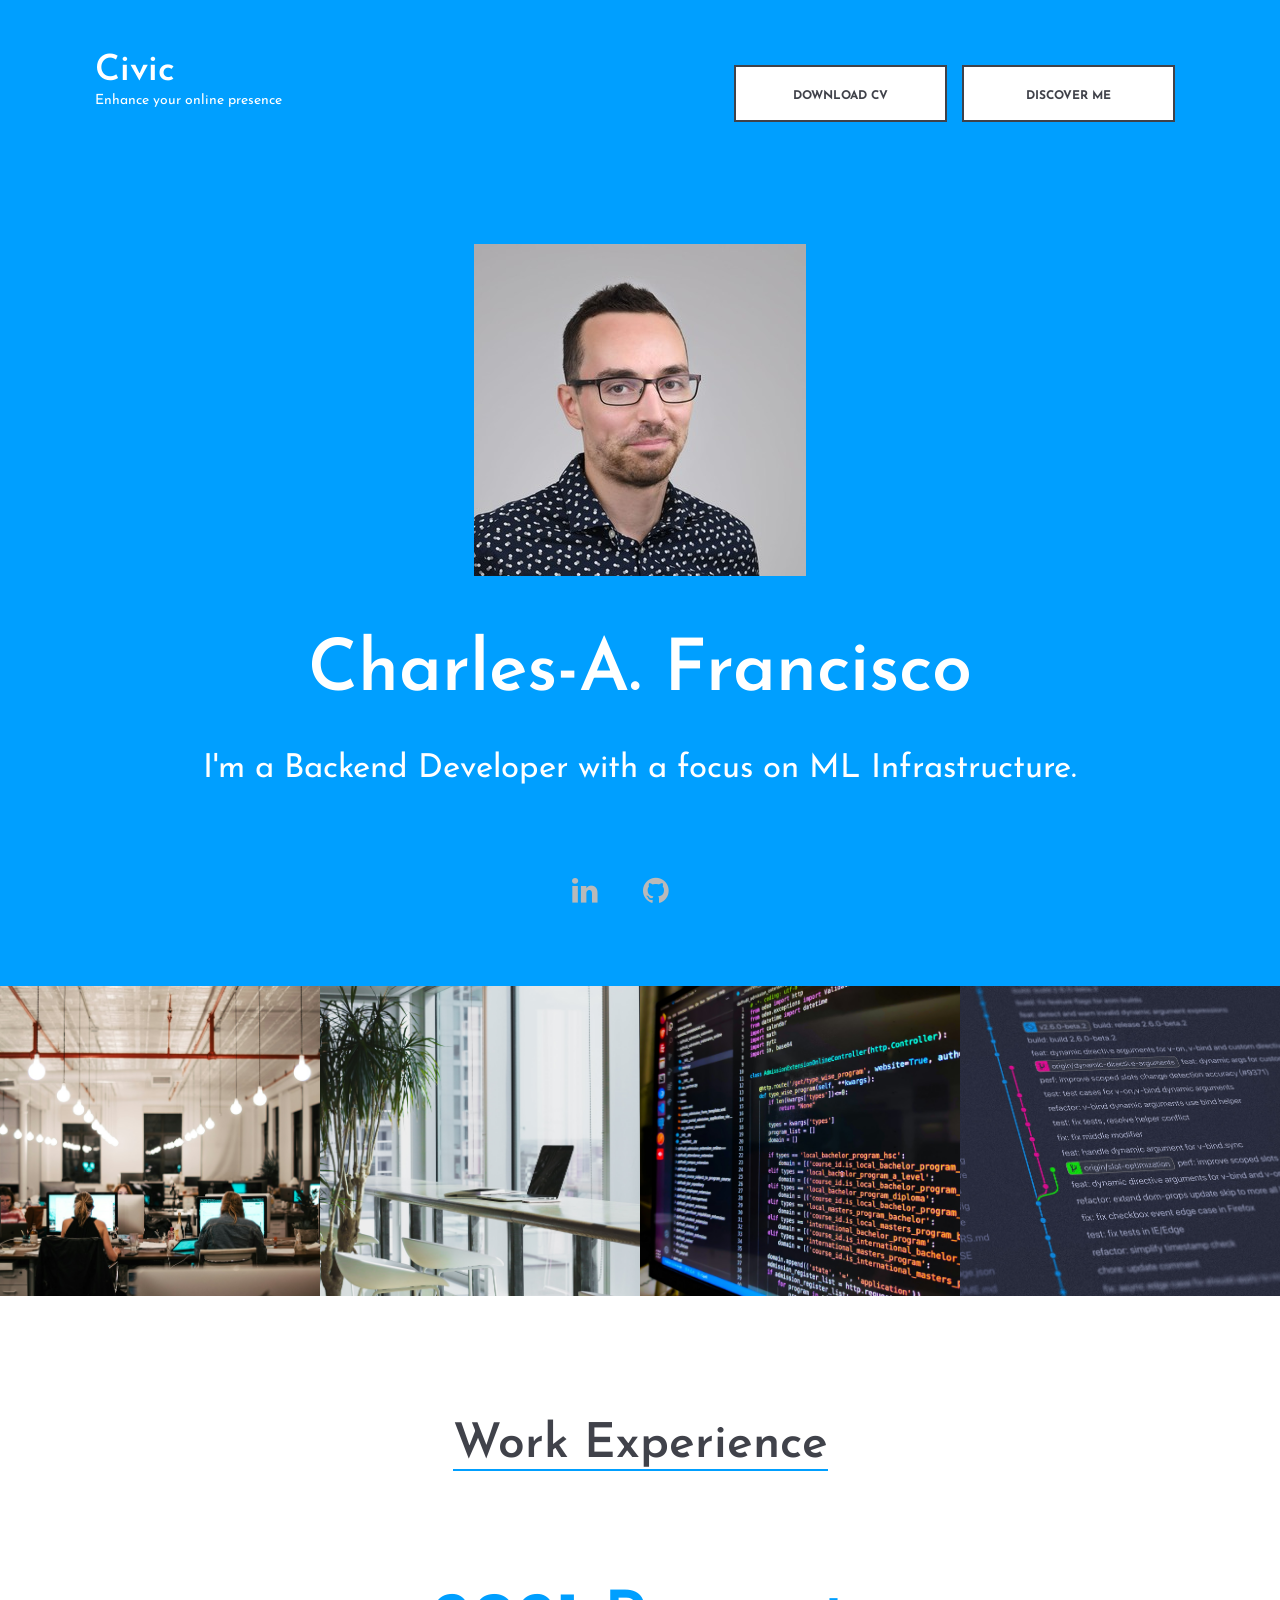
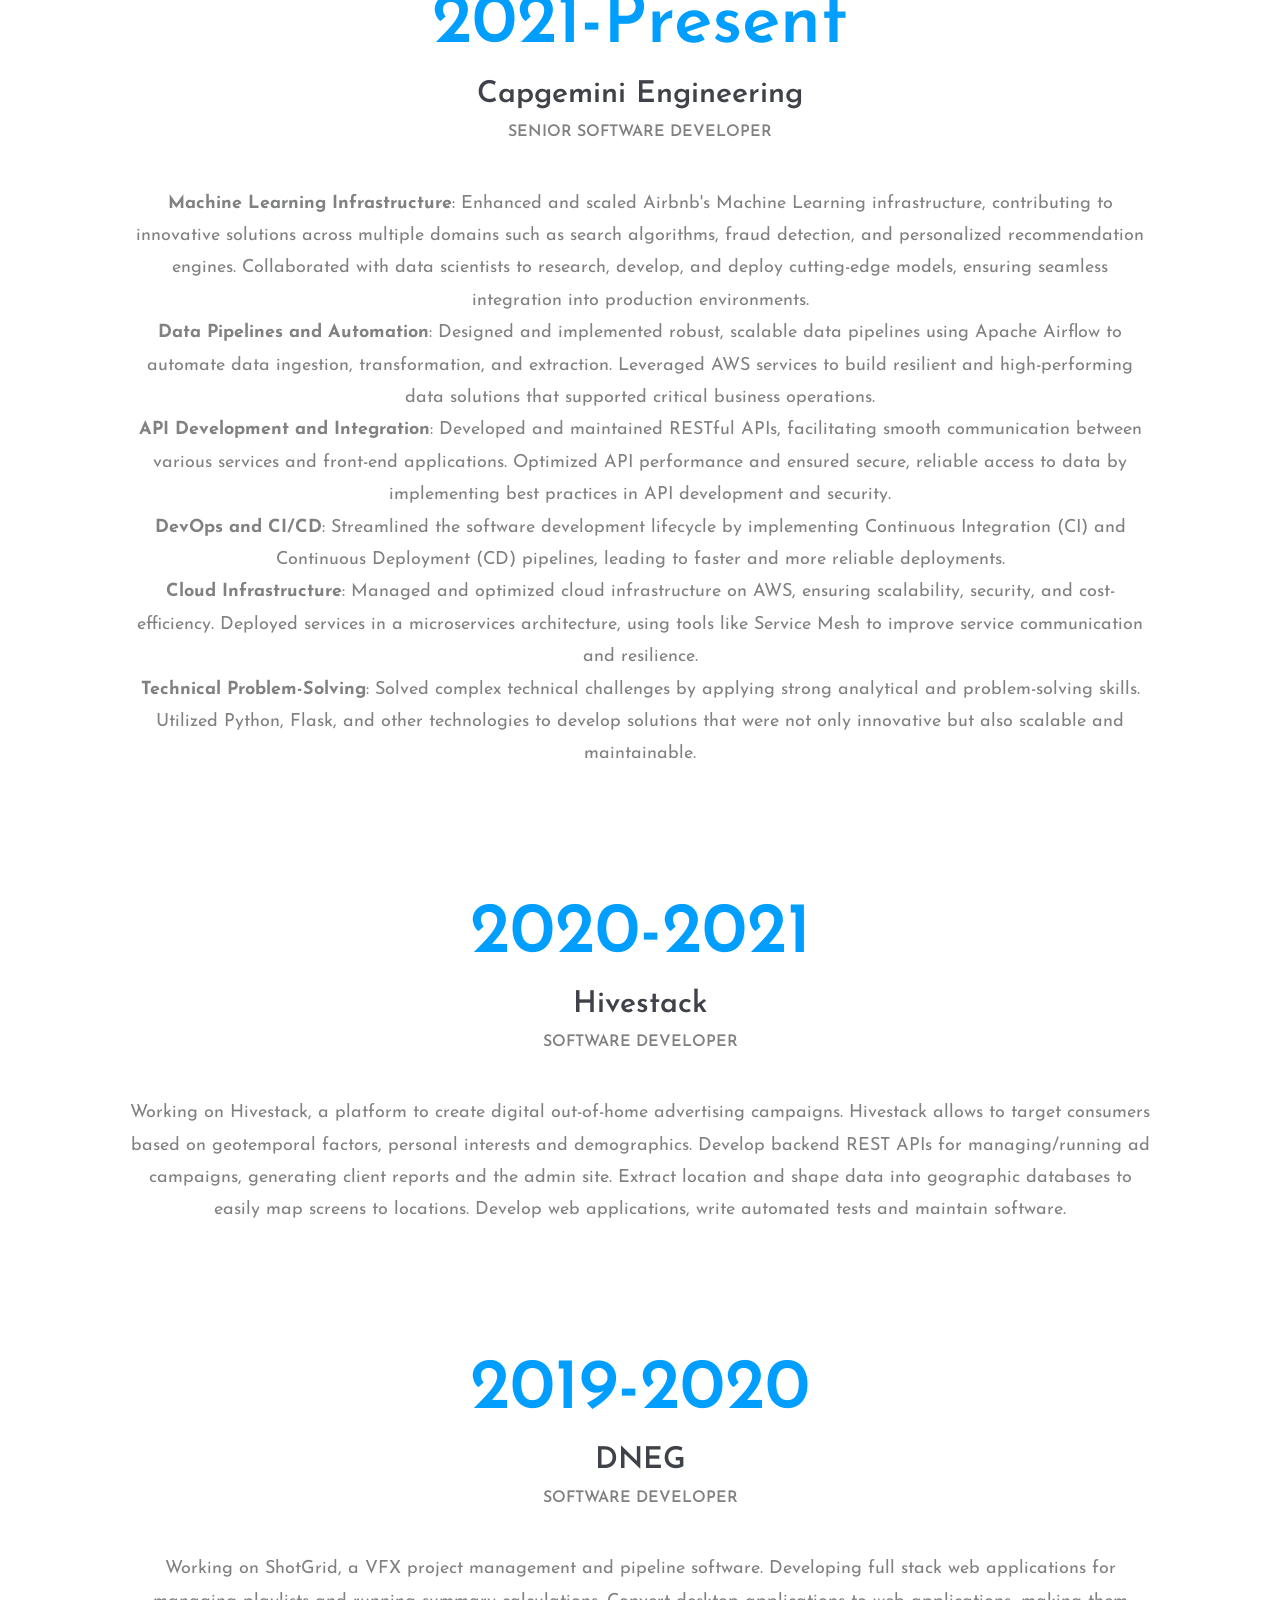
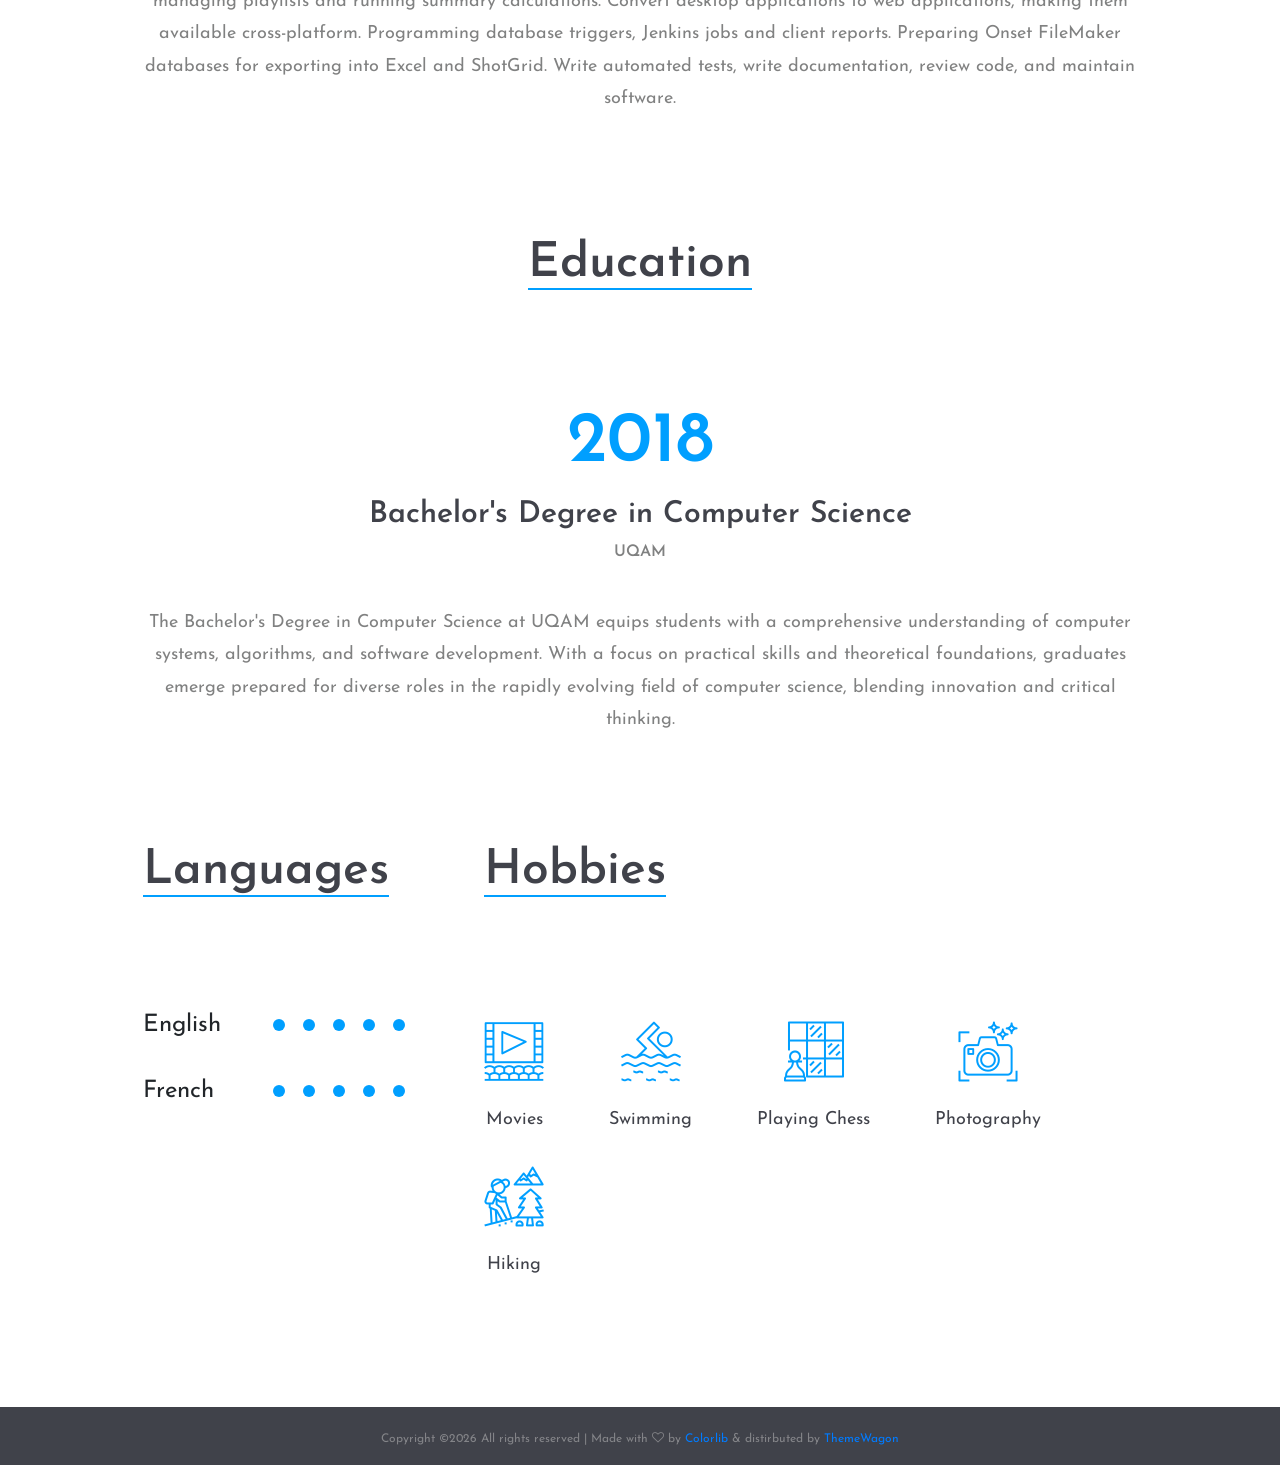
==== commit 631696db: "Initial commit" ====
--- a/index.html
+++ b/index.html
@@ -62,8 +62,8 @@
                     <p>I'm a Backend Developer with a focus on ML Infrastructure.</p>
                 </div>
                 <div class="social-links">
-                    <a href=""><i class="fa fa-linkedin"></i></a>
-                    <a href=""><i class="fa fa-github"></i></a>
+                    <a href="https://ca.linkedin.com/in/charlesfranciscodev/en"><i class="fa fa-linkedin"></i></a>
+                    <a href="https://github.com/charlesfranciscodev"><i class="fa fa-github"></i></a>
                 </div>
             </div>
         </section>
@@ -140,7 +140,12 @@
                                 <h2>2021-Present</h2>
                                 <h3>Capgemini Engineering</h3>
                                 <h4>Senior Software Developer</h4>
-                                <p>Enhancing Machine Learning infrastructure to facilitate advancements across various applications, including search optimization, fraud detection, and personalized recommendation systems. Designing resilient data pipelines to streamline the automation of data ingestion and extraction via web applications with labeling capabilities. Displaying expertise in contemporary technologies such as Python, Flask, Redis, MySQL, Airflow, Presto, Spark, Docker, Kubernetes, AWS, and Git to effectively surpass project objectives and expectations.</p>
+                                <p><strong>Machine Learning Infrastructure</strong>: Enhanced and scaled Airbnb's Machine Learning infrastructure, contributing to innovative solutions across multiple domains such as search algorithms, fraud detection, and personalized recommendation engines. Collaborated with data scientists to research, develop, and deploy cutting-edge models, ensuring seamless integration into production environments.</p>
+                                <p><strong>Data Pipelines and Automation</strong>: Designed and implemented robust, scalable data pipelines using Apache Airflow to automate data ingestion, transformation, and extraction. Leveraged AWS services to build resilient and high-performing data solutions that supported critical business operations.</p>
+                                <p><strong>API Development and Integration</strong>: Developed and maintained RESTful APIs, facilitating smooth communication between various services and front-end applications. Optimized API performance and ensured secure, reliable access to data by implementing best practices in API development and security.</p>
+                                <p><strong>DevOps and CI/CD</strong>: Streamlined the software development lifecycle by implementing Continuous Integration (CI) and Continuous Deployment (CD) pipelines, leading to faster and more reliable deployments.</p>
+                                <p><strong>Cloud Infrastructure</strong>: Managed and optimized cloud infrastructure on AWS, ensuring scalability, security, and cost-efficiency. Deployed services in a microservices architecture, using tools like Service Mesh to improve service communication and resilience.</p>
+                                <p><strong>Technical Problem-Solving</strong>: Solved complex technical challenges by applying strong analytical and problem-solving skills. Utilized Python, Flask, and other technologies to develop solutions that were not only innovative but also scalable and maintainable.</p>
                             </li>
                             <li>
                                 <h2>2020-2021</h2>
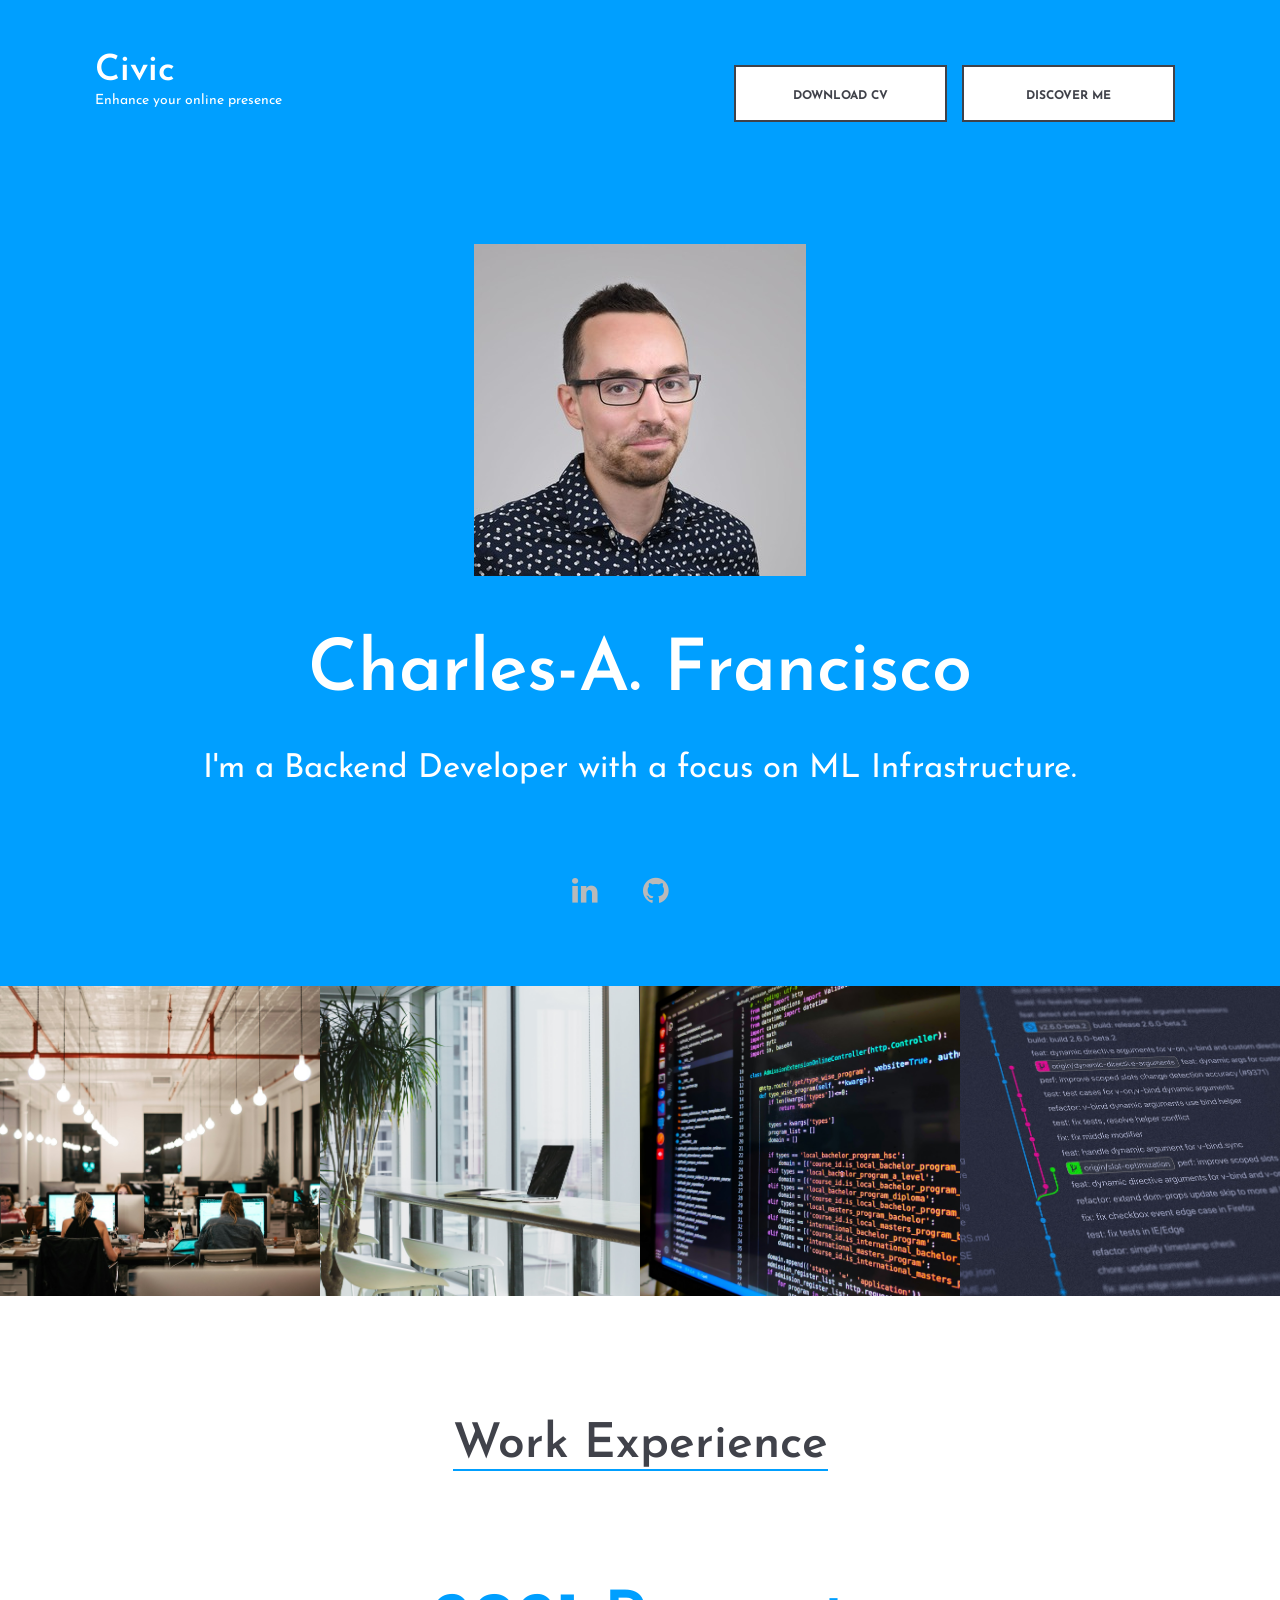
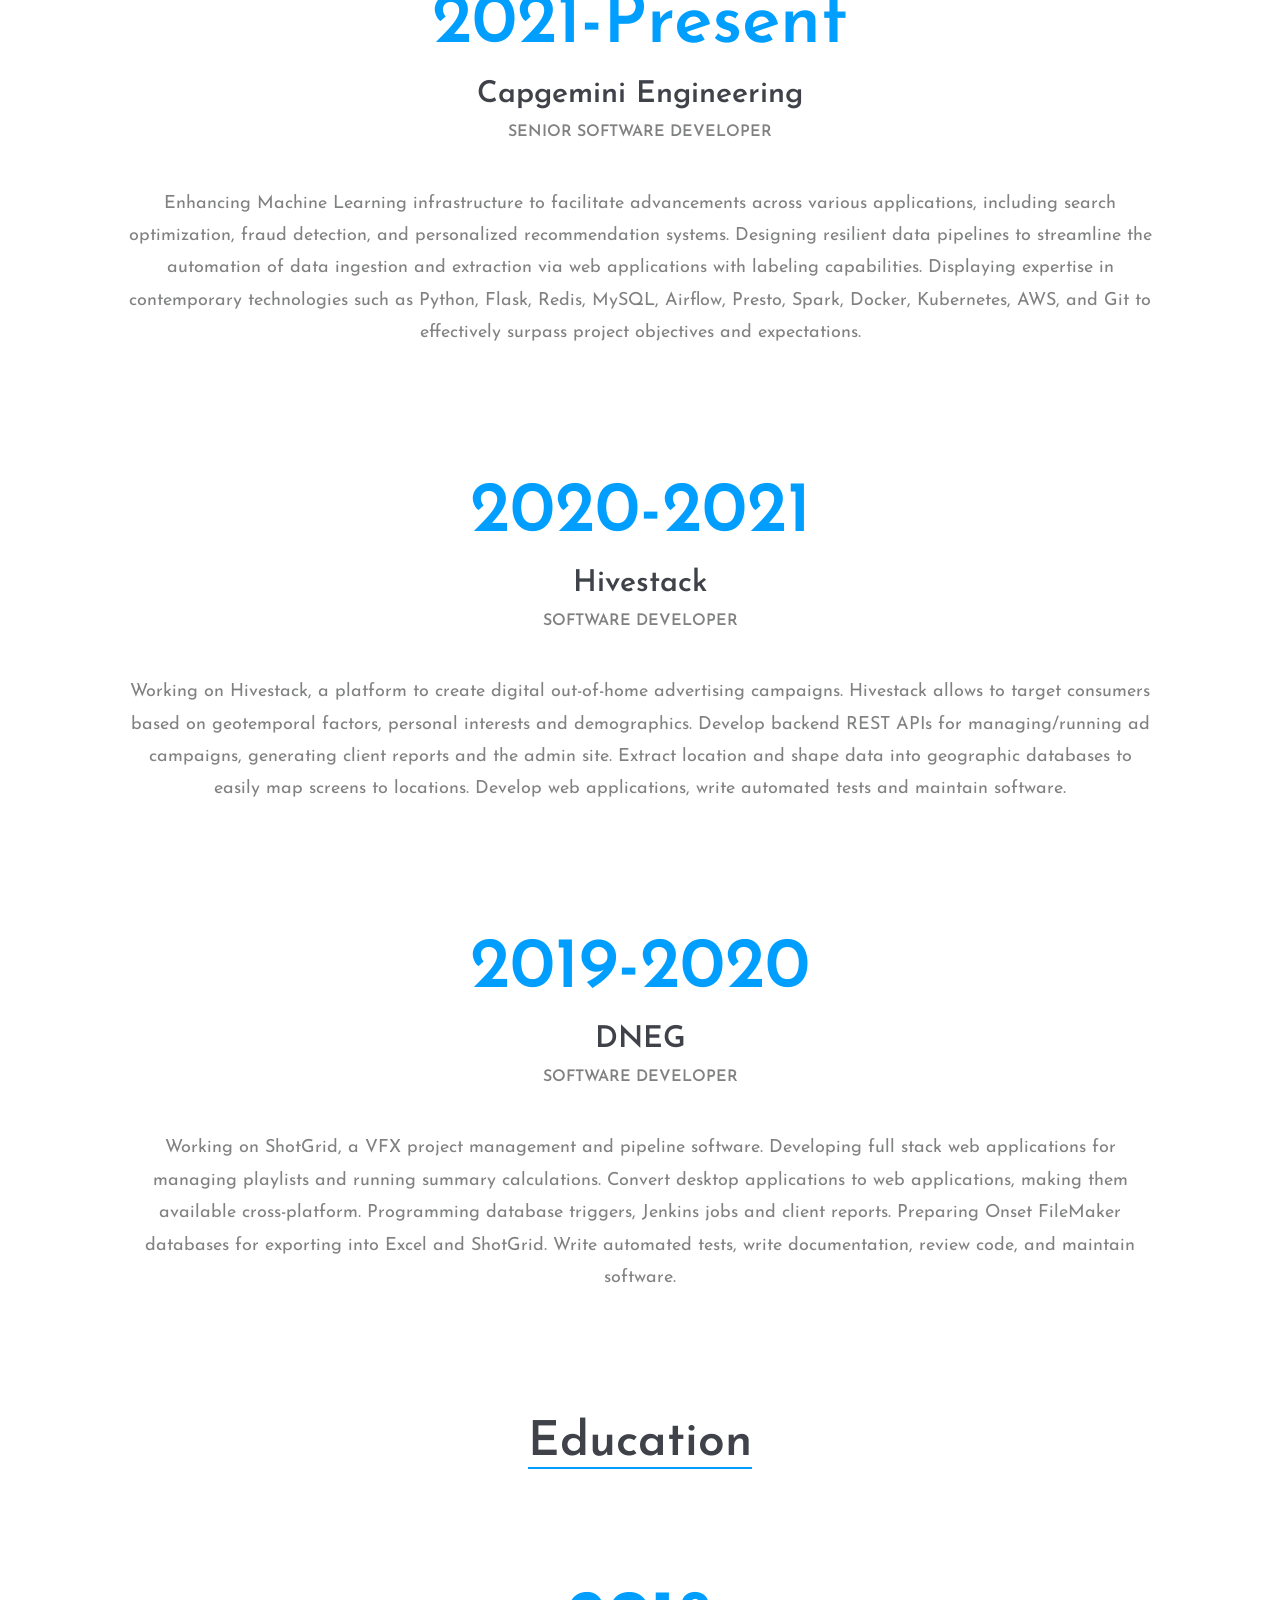
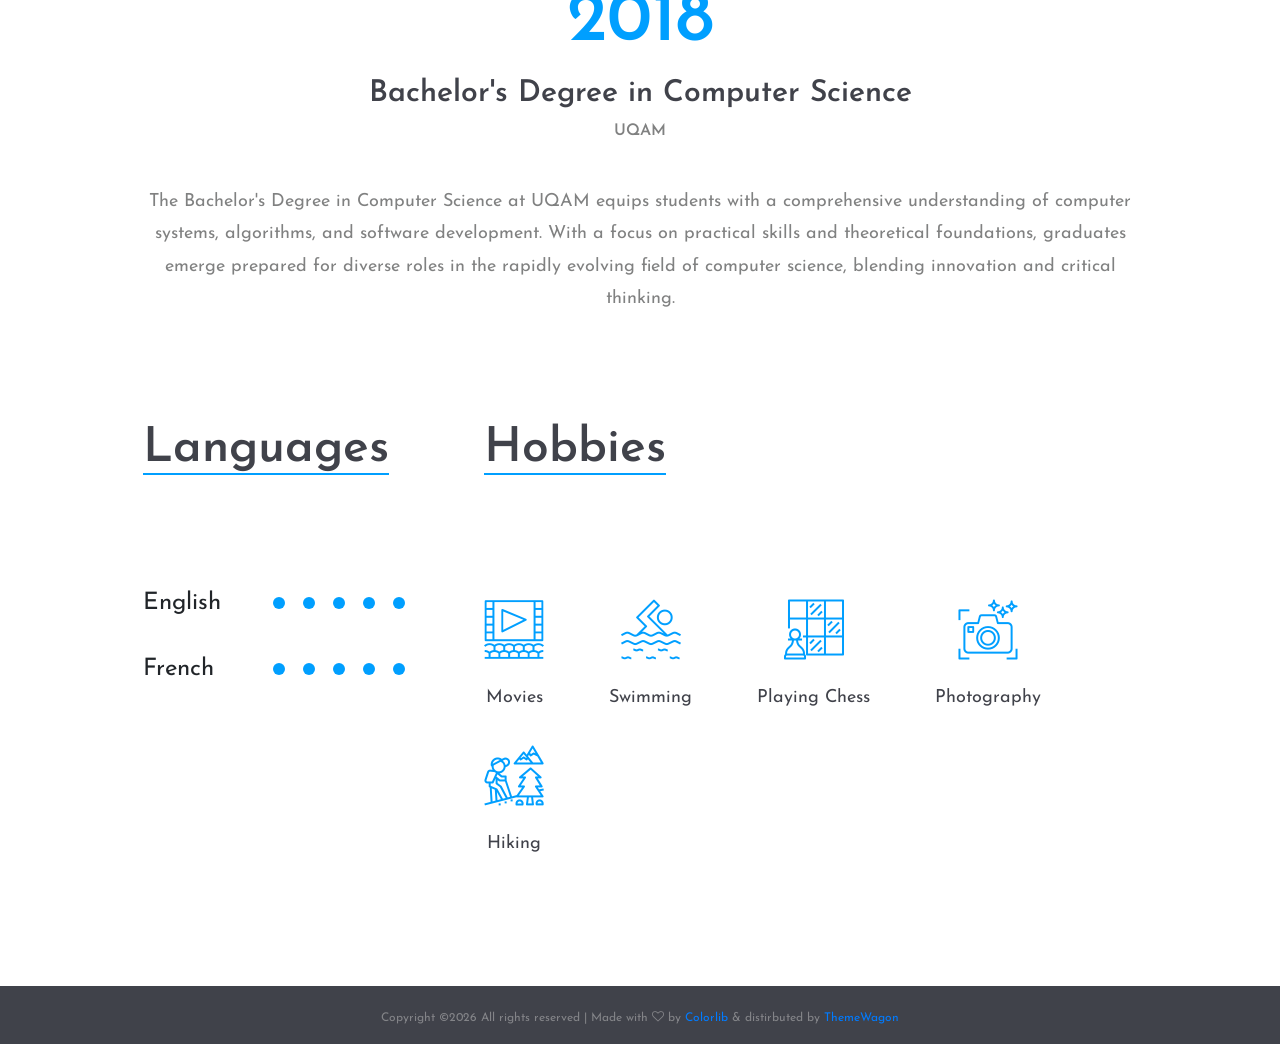
==== commit b9b977b7: "Initial commit" ====
--- a/index.html
+++ b/index.html
@@ -140,12 +140,7 @@
                                 <h2>2021-Present</h2>
                                 <h3>Capgemini Engineering</h3>
                                 <h4>Senior Software Developer</h4>
-                                <p><strong>Machine Learning Infrastructure</strong>: Enhanced and scaled Airbnb's Machine Learning infrastructure, contributing to innovative solutions across multiple domains such as search algorithms, fraud detection, and personalized recommendation engines. Collaborated with data scientists to research, develop, and deploy cutting-edge models, ensuring seamless integration into production environments.</p>
-                                <p><strong>Data Pipelines and Automation</strong>: Designed and implemented robust, scalable data pipelines using Apache Airflow to automate data ingestion, transformation, and extraction. Leveraged AWS services to build resilient and high-performing data solutions that supported critical business operations.</p>
-                                <p><strong>API Development and Integration</strong>: Developed and maintained RESTful APIs, facilitating smooth communication between various services and front-end applications. Optimized API performance and ensured secure, reliable access to data by implementing best practices in API development and security.</p>
-                                <p><strong>DevOps and CI/CD</strong>: Streamlined the software development lifecycle by implementing Continuous Integration (CI) and Continuous Deployment (CD) pipelines, leading to faster and more reliable deployments.</p>
-                                <p><strong>Cloud Infrastructure</strong>: Managed and optimized cloud infrastructure on AWS, ensuring scalability, security, and cost-efficiency. Deployed services in a microservices architecture, using tools like Service Mesh to improve service communication and resilience.</p>
-                                <p><strong>Technical Problem-Solving</strong>: Solved complex technical challenges by applying strong analytical and problem-solving skills. Utilized Python, Flask, and other technologies to develop solutions that were not only innovative but also scalable and maintainable.</p>
+                                <p>Enhancing Machine Learning infrastructure to facilitate advancements across various applications, including search optimization, fraud detection, and personalized recommendation systems. Designing resilient data pipelines to streamline the automation of data ingestion and extraction via web applications with labeling capabilities. Displaying expertise in contemporary technologies such as Python, Flask, Redis, MySQL, Airflow, Presto, Spark, Docker, Kubernetes, AWS, and Git to effectively surpass project objectives and expectations.</p>
                             </li>
                             <li>
                                 <h2>2020-2021</h2>
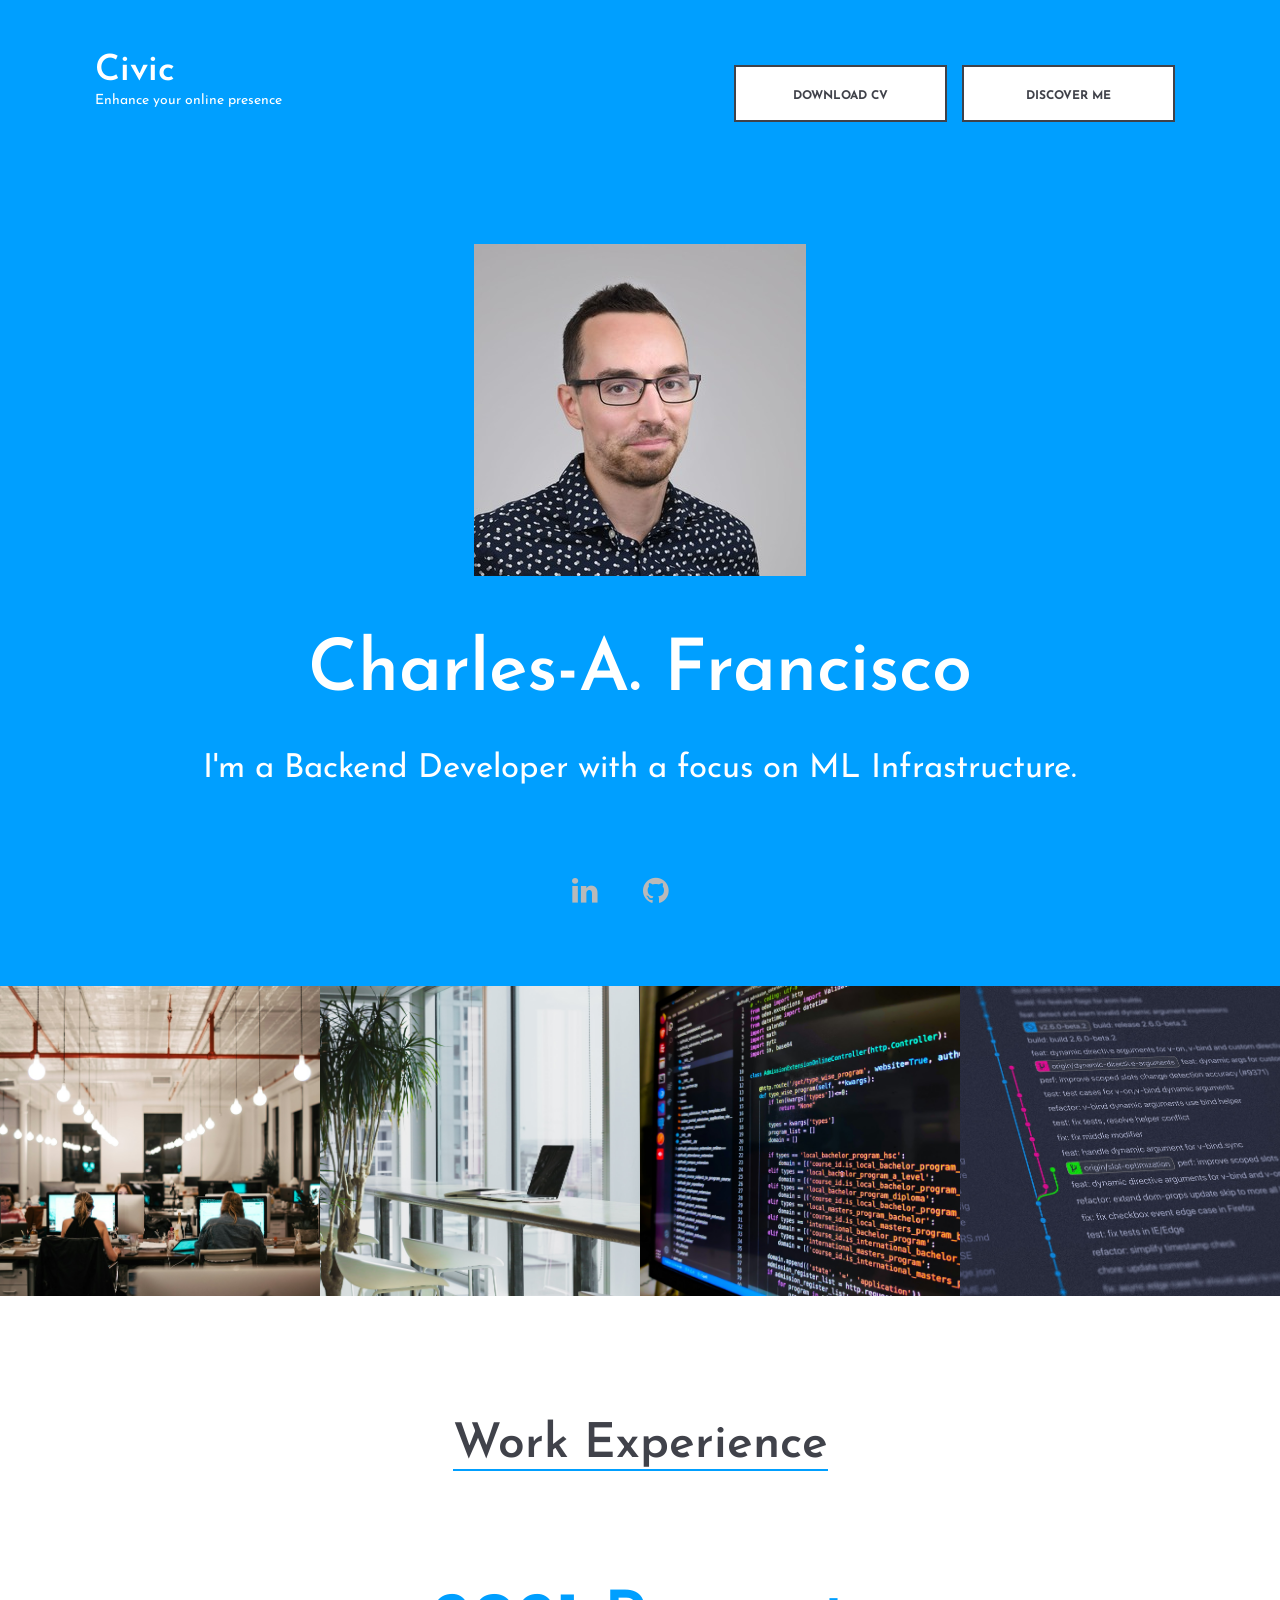
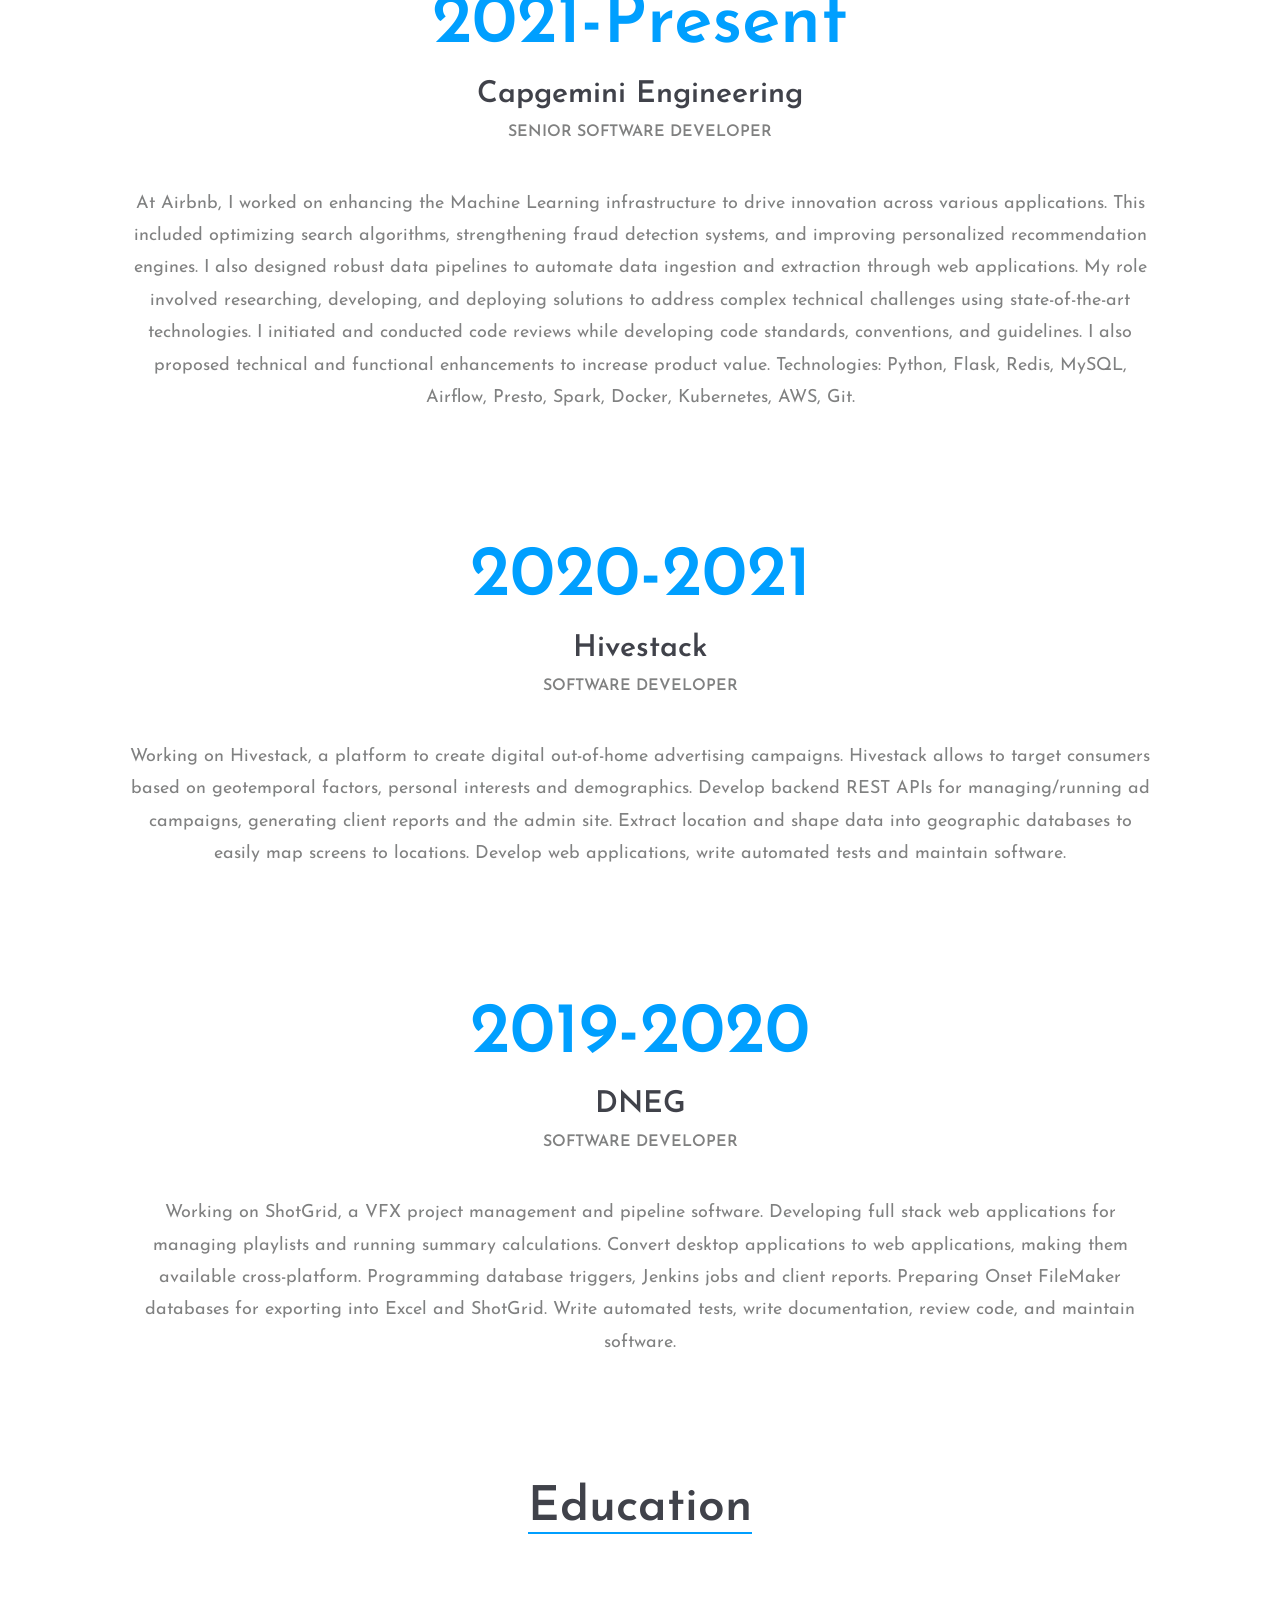
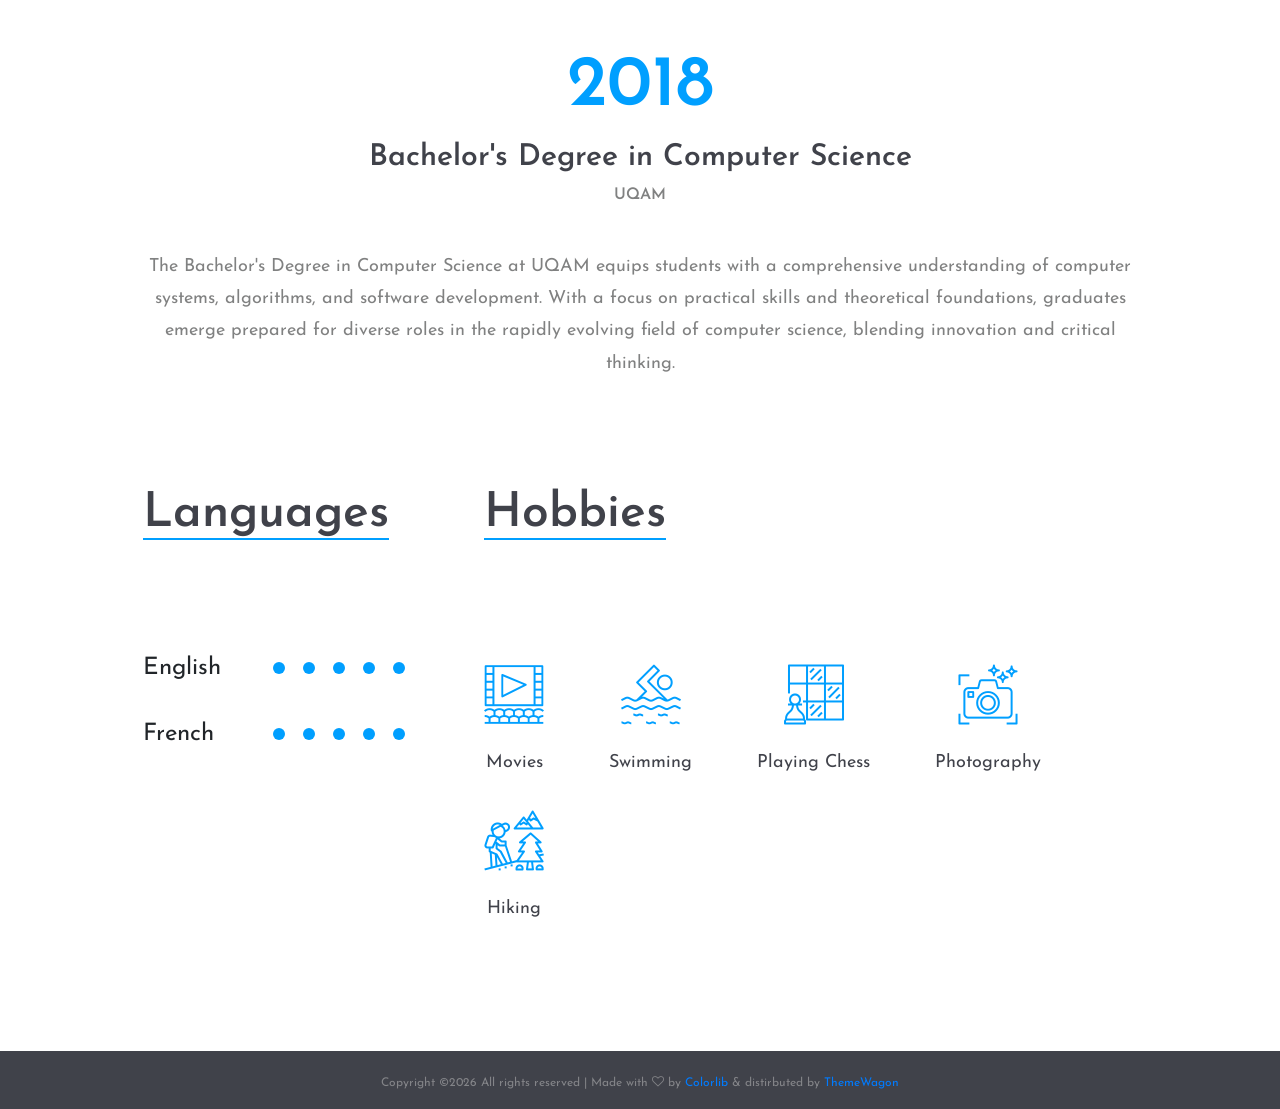
==== commit c8e321b5: "Initial commit" ====
--- a/index.html
+++ b/index.html
@@ -140,7 +140,7 @@
                                 <h2>2021-Present</h2>
                                 <h3>Capgemini Engineering</h3>
                                 <h4>Senior Software Developer</h4>
-                                <p>Enhancing Machine Learning infrastructure to facilitate advancements across various applications, including search optimization, fraud detection, and personalized recommendation systems. Designing resilient data pipelines to streamline the automation of data ingestion and extraction via web applications with labeling capabilities. Displaying expertise in contemporary technologies such as Python, Flask, Redis, MySQL, Airflow, Presto, Spark, Docker, Kubernetes, AWS, and Git to effectively surpass project objectives and expectations.</p>
+                                <p>At Airbnb, I worked on enhancing the Machine Learning infrastructure to drive innovation across various applications. This included optimizing search algorithms, strengthening fraud detection systems, and improving personalized recommendation engines. I also designed robust data pipelines to automate data ingestion and extraction through web applications. My role involved researching, developing, and deploying solutions to address complex technical challenges using state-of-the-art technologies. I initiated and conducted code reviews while developing code standards, conventions, and guidelines. I also proposed technical and functional enhancements to increase product value. Technologies: Python, Flask, Redis, MySQL, Airflow, Presto, Spark, Docker, Kubernetes, AWS, Git.</p>
                             </li>
                             <li>
                                 <h2>2020-2021</h2>
